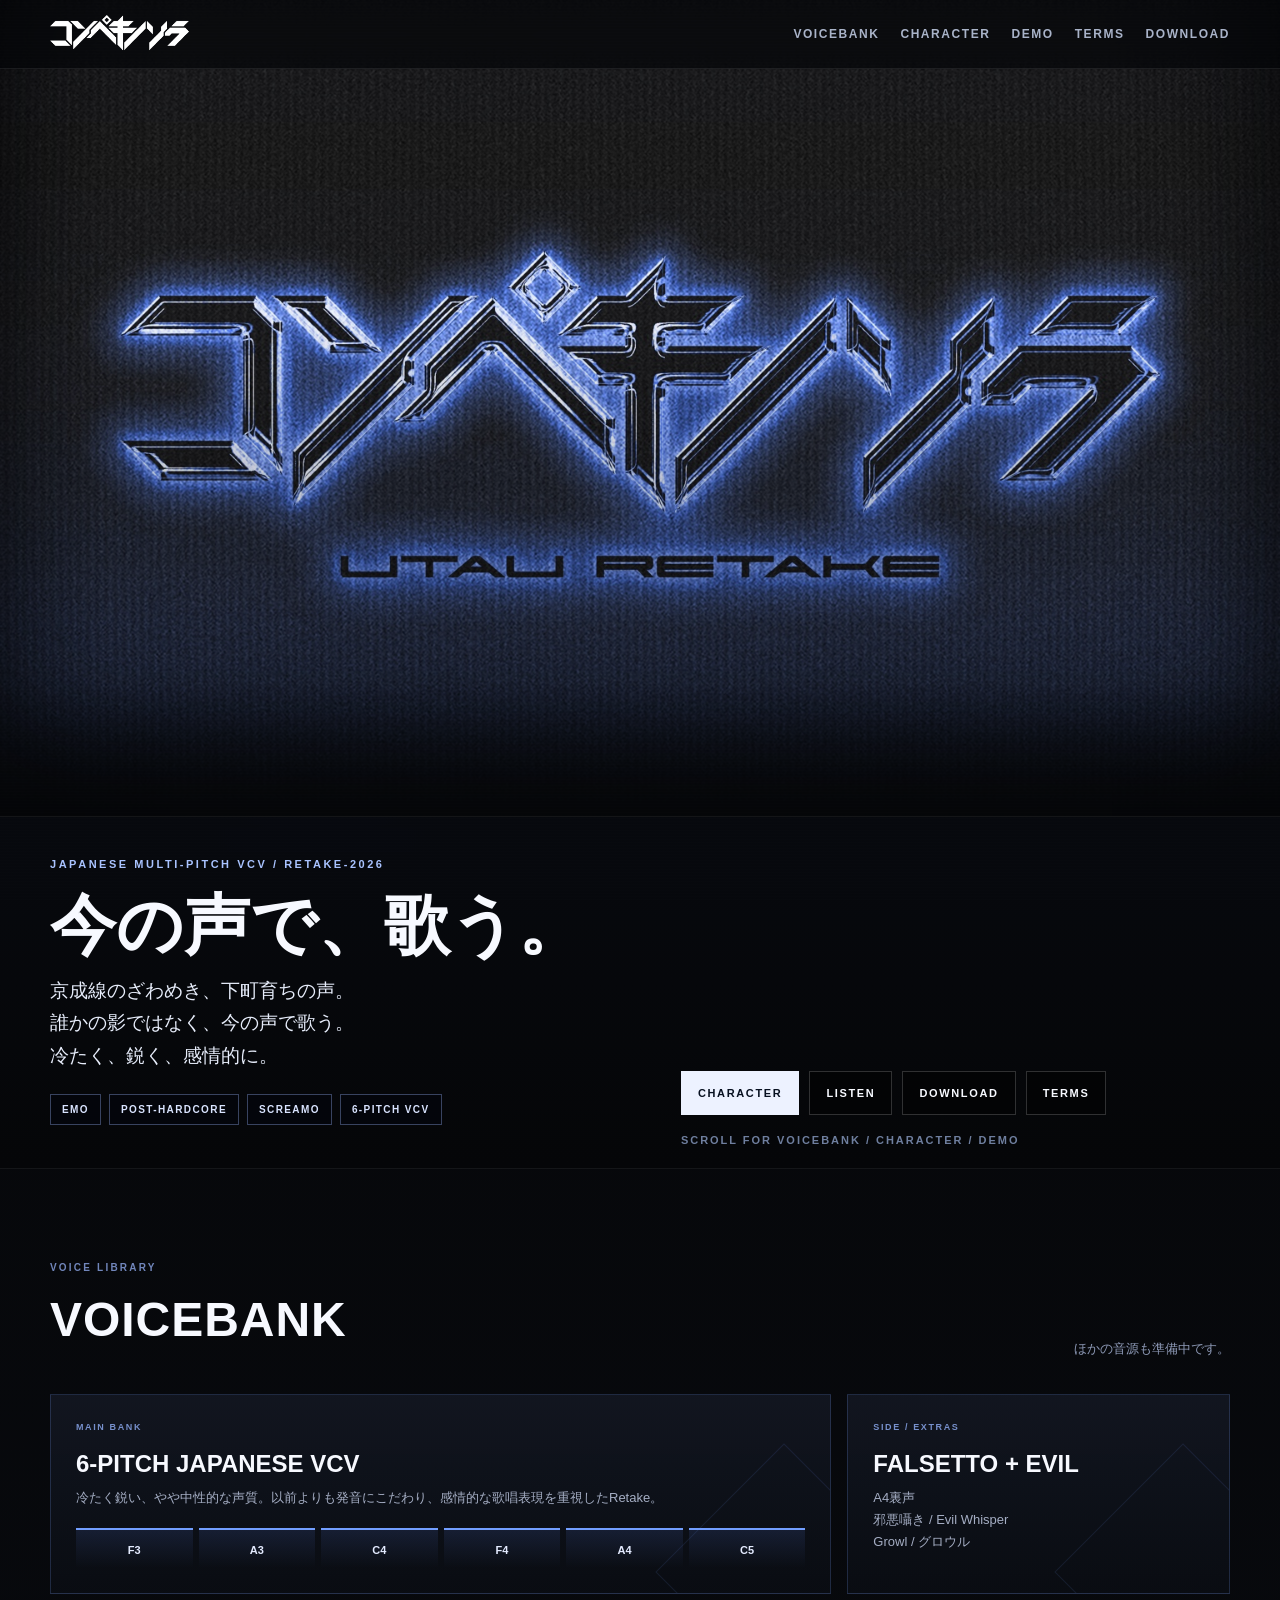
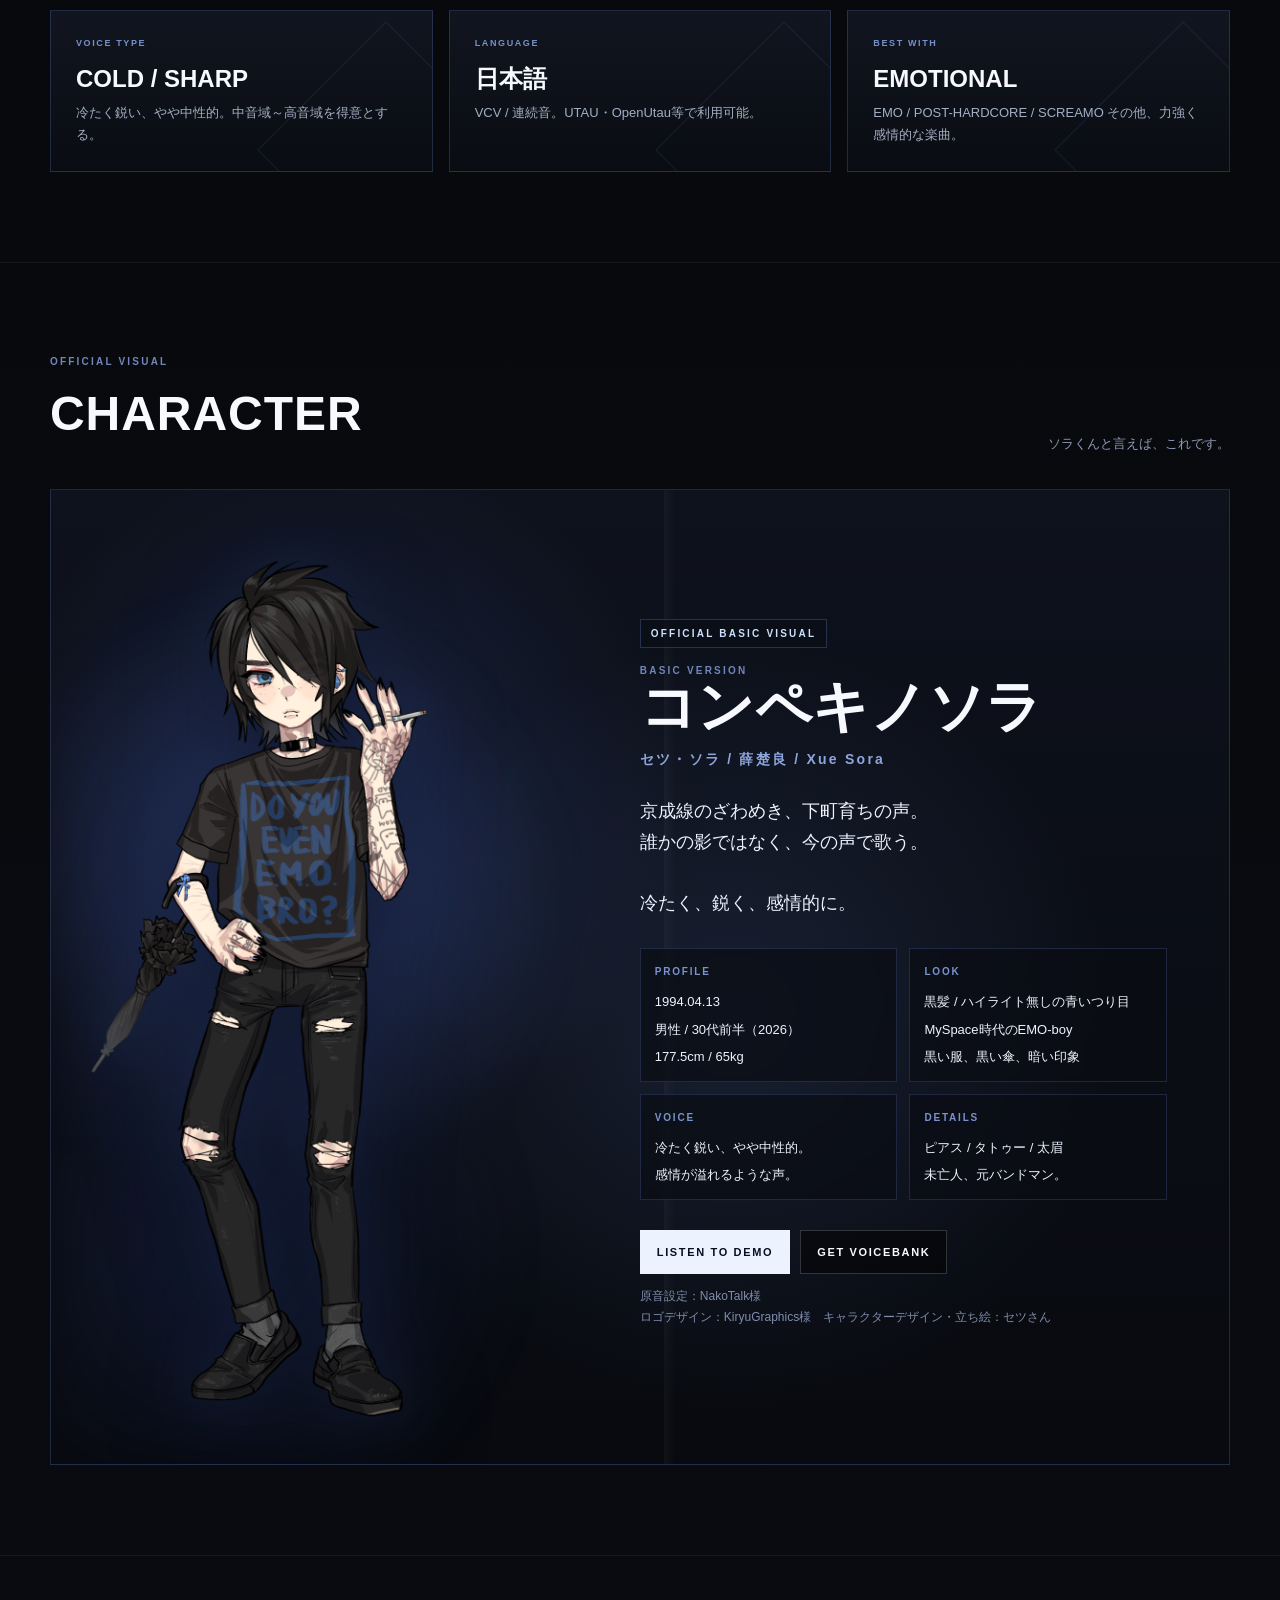
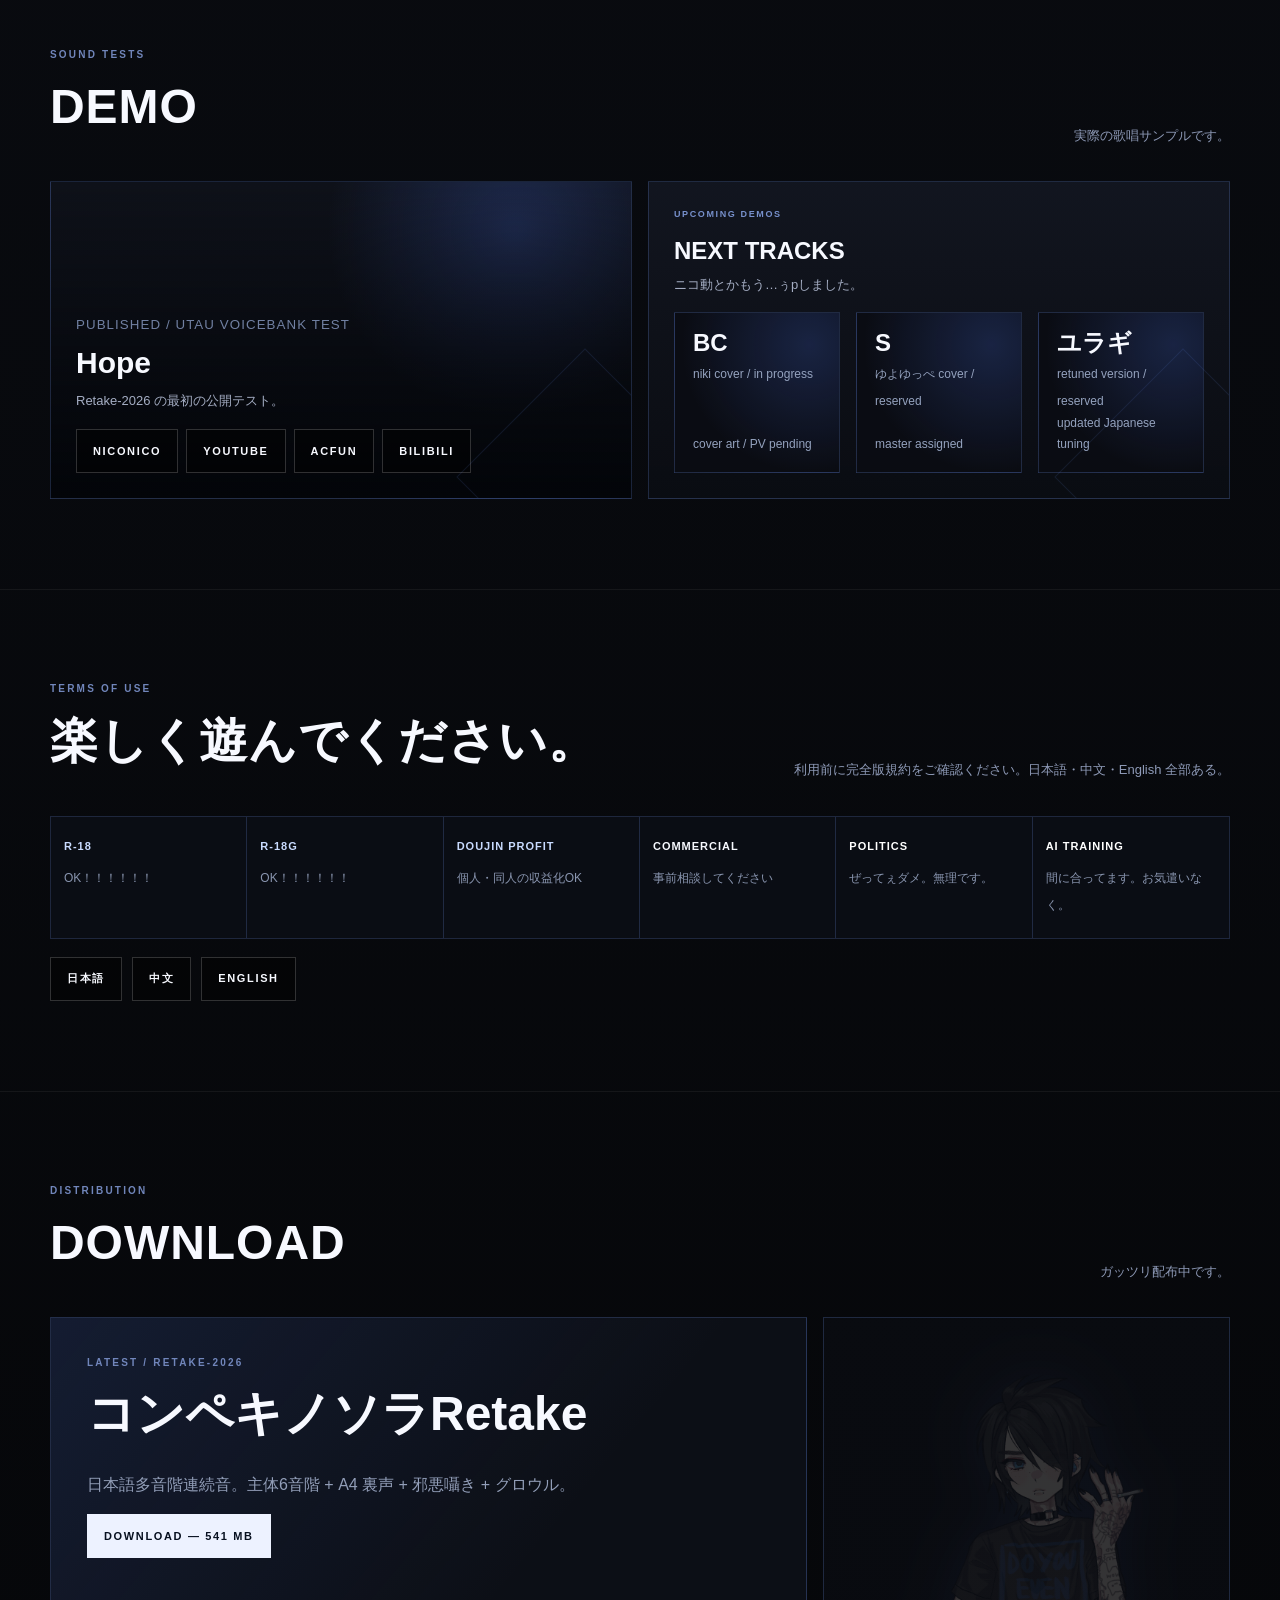
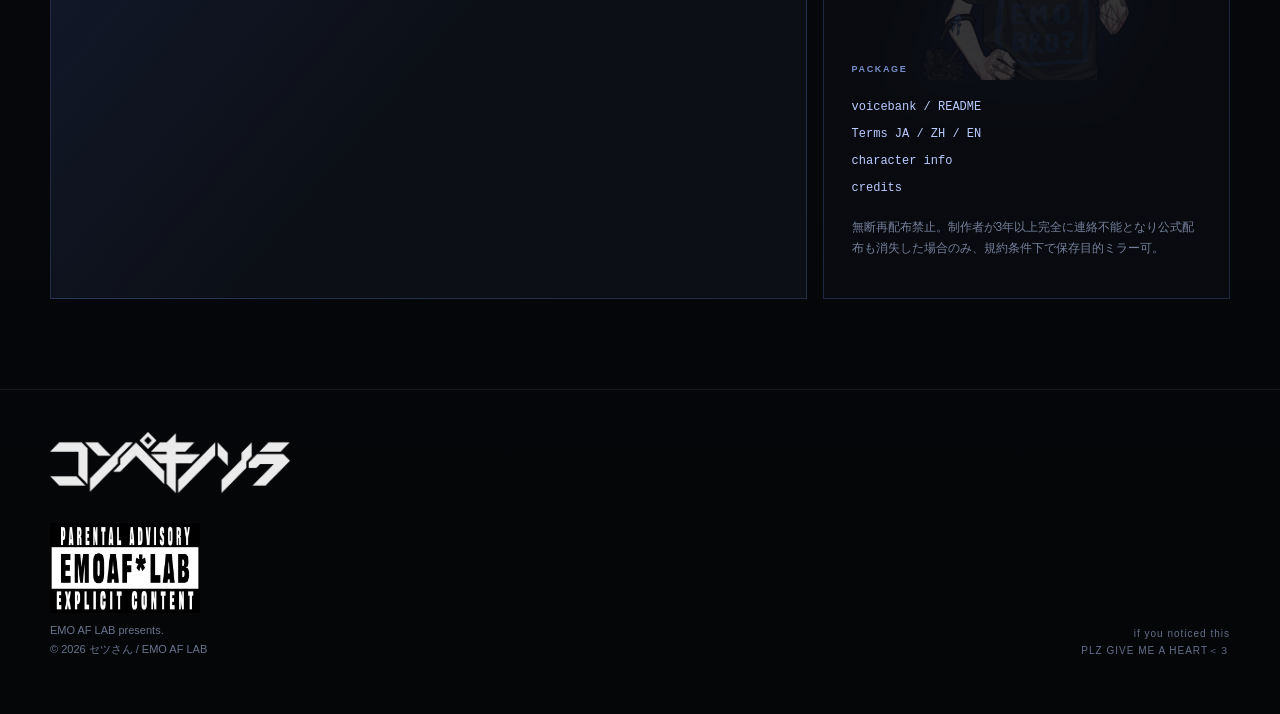
==== index.html @ ef6de588 "for the final version...-MeuP" ====
<!DOCTYPE html>
<html lang="ja">
<head>
<meta charset="UTF-8">
<meta name="viewport" content="width=device-width,initial-scale=1">
<meta name="theme-color" content="#050608">
<title>コンペキノソラ［Retake-2026］</title>
<meta name="description" content="京成線のざわめき、下町育ちの声。コンペキノソラ（セツ・ソラ）UTAU Retake-2026">
<link rel="stylesheet" href="style.css">
</head>
<body>
<nav class="nav">
  <div class="wrap nav-inner">
    <a href="#top"><img class="nav-logo" src="assets/logo-white.png" alt="コンペキノソラ"></a>
    <div class="nav-links">
      <a href="#voicebank">VOICEBANK</a><a href="#character">CHARACTER</a><a href="#demo">DEMO</a>
      <a href="#terms">TERMS</a><a href="#download">DOWNLOAD</a>
    </div>
  </div>
</nav>

<header class="hero" id="top">
  <div class="wrap hero-banner-only"></div>
</header>

<section class="intro-strip reveal">
  <div class="wrap intro-grid">
    <div class="intro-copy">
      <div class="eyebrow">JAPANESE MULTI-PITCH VCV / RETAKE-2026</div>
      <h1>今の声で、歌う。</h1>
      <p>京成線のざわめき、下町育ちの声。
誰かの影ではなく、今の声で歌う。
冷たく、鋭く、感情的に。</p>
      <div class="tags">
        <span class="tag">EMO</span><span class="tag">POST-HARDCORE</span><span class="tag">SCREAMO</span><span class="tag">6-PITCH VCV</span>
      </div>
    </div>
    <div class="intro-side">
      <div class="buttons">
        <a class="btn primary" href="#character">CHARACTER</a>
        <a class="btn" href="#demo">LISTEN</a>
        <a class="btn" href="#download">DOWNLOAD</a>
        <a class="btn" href="#terms">TERMS</a>
      </div>
      <div class="scroll-note">SCROLL FOR VOICEBANK / CHARACTER / DEMO</div>
    </div>
  </div>
</section>

<main>
<section class="section reveal" id="voicebank">
  <div class="wrap">
    <div class="section-head">
      <div><div class="kicker">VOICE LIBRARY</div><h2>VOICEBANK</h2></div>
      <div class="section-note">ほかの音源も準備中です。</div>
    </div>
    <div class="grid">
      <div class="card span-8">
        <div class="card-label">MAIN BANK</div><div class="big">6-PITCH JAPANESE VCV</div>
        <p>冷たく鋭い、やや中性的な声質。以前よりも発音にこだわり、感情的な歌唱表現を重視したRetake。</p>
        <div class="voice-lines"><span>F3</span><span>A3</span><span>C4</span><span>F4</span><span>A4</span><span>C5</span></div>
      </div>
      <div class="card span-4">
        <div class="card-label">SIDE / EXTRAS</div><div class="big">FALSETTO + EVIL</div>
        <p>A4裏声<br>邪悪囁き / Evil Whisper<br>Growl / グロウル</p>
      </div>
      <div class="card span-4"><div class="card-label">VOICE TYPE</div><div class="big">COLD / SHARP</div><p>冷たく鋭い、やや中性的。中音域～高音域を得意とする。</p></div>
      <div class="card span-4"><div class="card-label">LANGUAGE</div><div class="big">日本語</div><p>VCV / 連続音。UTAU・OpenUtau等で利用可能。</p></div>
      <div class="card span-4"><div class="card-label">BEST WITH</div><div class="big">EMOTIONAL</div><p>EMO / POST-HARDCORE / SCREAMO その他、力強く感情的な楽曲。</p></div>
    </div>
  </div>
</section>

<section class="section reveal" id="character">
  <div class="wrap">
    <div class="section-head">
      <div><div class="kicker">OFFICIAL VISUAL</div><h2>CHARACTER</h2></div>
      <div class="section-note">ソラくんと言えば、これです。</div>
    </div>

    <div class="character-shell">
      <div class="character-figure">
        <img src="assets/character-base.png" alt="コンペキノソラ character full body">
      </div>
      <div class="character-info">
        <div class="mag-bar">OFFICIAL BASIC VISUAL</div>
        <div class="kicker">BASIC VERSION</div>
        <h3 class="character-name">コンペキノソラ</h3>
        <div class="character-sub">セツ・ソラ / 薛楚良 / Xue Sora</div>
        <p class="character-copy">京成線のざわめき、下町育ちの声。
誰かの影ではなく、今の声で歌う。

冷たく、鋭く、感情的に。</p>

        <div class="mini-grid">
          <div class="mini-card"><b>PROFILE</b><span>1994.04.13<br>男性 / 30代前半（2026）<br>177.5cm / 65kg</span></div>
          <div class="mini-card"><b>LOOK</b><span>黒髪 / ハイライト無しの青いつり目<br>MySpace時代のEMO-boy<br>黒い服、黒い傘、暗い印象</span></div>
          <div class="mini-card"><b>VOICE</b><span>冷たく鋭い、やや中性的。<br>感情が溢れるような声。</span></div>
          <div class="mini-card"><b>DETAILS</b><span>ピアス / タトゥー / 太眉<br>未亡人、元バンドマン。</span></div>
        </div>

        <div class="buttons">
          <a class="btn primary" href="#demo">LISTEN TO DEMO</a>
          <a class="btn" href="#download">GET VOICEBANK</a>
        </div>

<p class="character-note">
  原音設定：NakoTalk様<br>
  ロゴデザイン：KiryuGraphics様　キャラクターデザイン・立ち絵：セツさん
</p>
      </div>
    </div>
  </div>
</section>

<section class="section reveal" id="demo">
  <div class="wrap">
    <div class="section-head">
      <div><div class="kicker">SOUND TESTS</div><h2>DEMO</h2></div>
      <div class="section-note">実際の歌唱サンプルです。</div>
    </div>
    <div class="grid">
      <article class="card demo span-6">
        <small>PUBLISHED / UTAU VOICEBANK TEST</small><h3>Hope</h3>
        <p>Retake-2026 の最初の公開テスト。</p>
        <div class="demo-links">
          <a class="btn" target="_blank" rel="noreferrer" href="https://www.nicovideo.jp/watch/sm46626454">NICONICO</a>
          <a class="btn" target="_blank" rel="noreferrer" href="https://youtu.be/wn74gaIVQFo?si=0XRoeuV4iFtsTuF2">YOUTUBE</a>
          <a class="btn" target="_blank" rel="noreferrer" href="https://www.acfun.cn/v/ac48756188">ACFUN</a>
          <a class="btn" target="_blank" rel="noreferrer" href="https://b23.tv/MhWKydT">BILIBILI</a>
        </div>
      </article>
      <article class="card span-6">
        <div class="card-label">UPCOMING DEMOS</div>
        <div class="big">NEXT TRACKS</div>
        <p>ニコ動とかもう…ぅpしました。</p>
        <div class="demo-stack">
          <div class="demo-mini"><div><b>BC</b><span><br>niki cover / in progress</span></div><span>cover art / PV pending</span></div>
          <div class="demo-mini"><div><b>S</b><span><br>ゆよゆっぺ cover / reserved</span></div><span>master assigned</span></div>
          <div class="demo-mini"><div><b>ユラギ</b><span><br>retuned version / reserved</span></div><span>updated Japanese tuning</span></div>
        </div>
      </article>
    </div>
  </div>
</section>

<section class="section reveal" id="terms">
  <div class="wrap">
    <div class="section-head">
      <div><div class="kicker">TERMS OF USE</div><h2>楽しく遊んでください。</h2></div>
      <div class="section-note">利用前に完全版規約をご確認ください。日本語・中文・English 全部ある。</div>
    </div>
    <div class="rule-strip">
      <div class="rule ok"><b>R-18</b><span>OK！！！！！！</span></div>
      <div class="rule ok"><b>R-18G</b><span>OK！！！！！！</span></div>
      <div class="rule ok"><b>DOUJIN PROFIT</b><span>個人・同人の収益化OK</span></div>
      <div class="rule"><b>COMMERCIAL</b><span>事前相談してください</span></div>
      <div class="rule no"><b>POLITICS</b><span>ぜってぇダメ。無理です。</span></div>
      <div class="rule no"><b>AI TRAINING</b><span>間に合ってます。お気遣いなく。</span></div>
    </div>
    <div class="buttons" style="margin-top:18px">
      <a class="btn" href="terms-ja.html">日本語</a>
      <a class="btn" href="terms-zh.html">中文</a>
      <a class="btn" href="terms-en.html">ENGLISH</a>
    </div>
  </div>
</section>

<section class="section reveal" id="download">
  <div class="wrap">
    <div class="section-head">
      <div><div class="kicker">DISTRIBUTION</div><h2>DOWNLOAD</h2></div>
      <div class="section-note">ガッツリ配布中です。</div>
    </div>
    <div class="download">
      <div class="download-main">
        <div class="kicker">LATEST / RETAKE-2026</div>
        <h3>コンペキノソラRetake</h3>
        
        <p>日本語多音階連続音。主体6音階 + A4 裏声 + 邪悪囁き + グロウル。</p>
        <a class="btn primary" href="https://github.com/xueraven666/KonpekinoSora.Voicebank/releases/download/UTAU_Retake/Konpekinosora-UTAU_Retake.zip">DOWNLOAD — 541 MB</a>
      </div>
      <div class="download-side">
        <img class="download-deco" src="assets/character-half.png" alt="">
        <div class="card-label">PACKAGE</div>
        <code>voicebank / README<br>Terms JA / ZH / EN<br>character info<br>credits</code>
        <p style="font-size:12px;color:#74809b;margin-top:18px">無断再配布禁止。制作者が3年以上完全に連絡不能となり公式配布も消失した場合のみ、規約条件下で保存目的ミラー可。</p>
      </div>
    </div>
  </div>
</section>
</main>

<footer class="footer">
  <div class="wrap footer-grid">
    <div>
      <img class="footer-logo" src="assets/logo-white.png" alt="">
      <img class="emoaf" src="assets/emoaf-lab.png" alt="EMO AF LAB">
      <p>EMO AF LAB presents.<br>© 2026 セツさん / EMO AF LAB</p>
    </div>
    <div class="footer-right">if you noticed this<br>PLZ GIVE ME A HEART＜３ </div>
  </div>
</footer>
<script>
const io = new IntersectionObserver(entries => {
  entries.forEach(e => { if(e.isIntersecting) e.target.classList.add('visible'); });
},{threshold:.08});
document.querySelectorAll('.reveal').forEach(el=>io.observe(el));
</script>
</body>
</html>
---- style.css ----
:root{
  --ink:#050608;
  --ink2:#0a0c11;
  --panel:#0d1018;
  --line:rgba(120,162,255,.20);
  --blue:#76a2ff;
  --ice:#dce8ff;
  --muted:#8e9ab7;
  --white:#f7f9ff;
  --max:1180px;
}
*{box-sizing:border-box}
html{scroll-behavior:smooth}
body{
  margin:0;
  color:var(--white);
  background:
    radial-gradient(circle at 15% 0%,rgba(59,99,225,.14),transparent 26rem),
    linear-gradient(180deg,#050608 0%,#090b10 52%,#050608 100%);
  font-family:Inter,"Helvetica Neue","Arial Narrow","Noto Sans JP","Yu Gothic UI",sans-serif;
  line-height:1.7;
  overflow-x:hidden;
}
body:before{
  content:"";
  position:fixed; inset:0; pointer-events:none; z-index:999;
  opacity:.08;
  background-image:
    repeating-linear-gradient(0deg,rgba(255,255,255,.12) 0,rgba(255,255,255,.12) 1px,transparent 1px,transparent 3px);
  mix-blend-mode:overlay;
}
a{color:inherit;text-decoration:none}
img{max-width:100%;display:block}
.wrap{width:min(var(--max),calc(100% - 36px));margin:auto}

.nav{
  position:fixed;left:0;right:0;top:0;z-index:30;
  border-bottom:1px solid rgba(255,255,255,.08);
  background:rgba(3,4,7,.64);
  backdrop-filter:blur(15px);
}
.nav-inner{
  height:68px;display:flex;align-items:center;justify-content:space-between;gap:24px
}
.nav-logo{width:230px;max-height:38px;object-fit:contain;object-position:left center}
.nav-links{display:flex;gap:21px;font-size:12px;letter-spacing:.13em;font-weight:800}
.nav-links a{color:#a9b3c9;transition:.2s}
.nav-links a:hover{color:white;text-shadow:0 0 14px rgba(118,162,255,.8)}

.hero{
  min-height:100svh;
  display:flex;align-items:flex-end;
  position:relative;
  background:
    linear-gradient(180deg,rgba(0,0,0,.12) 0%,rgba(0,0,0,.02) 42%,rgba(0,0,0,.78) 92%,#050608 100%),
    url("assets/hero-blue.jpg") center 55%/cover no-repeat;
}
.hero:after{
  content:"";position:absolute;inset:0;pointer-events:none;
  box-shadow:inset 0 -100px 120px #050608;
}
.hero-copy{position:relative;z-index:2;padding:130px 0 68px;max-width:780px}
.eyebrow{font-size:11px;letter-spacing:.23em;color:#a9c3ff;font-weight:900;margin-bottom:18px}
.hero h1{
  font-size:clamp(29px,5.3vw,68px);line-height:1.05;letter-spacing:.02em;margin:0 0 19px;
  text-shadow:0 2px 30px rgba(17,49,129,.38)
}
.hero p{font-size:clamp(15px,1.55vw,19px);color:#e7edfb;margin:0 0 25px;white-space:pre-line}
.tags{display:flex;gap:8px;flex-wrap:wrap;margin:0 0 25px}
.tag{
  border:1px solid rgba(154,184,255,.35);background:rgba(2,5,13,.55);
  padding:6px 11px;font-size:10px;letter-spacing:.14em;font-weight:900;color:#d9e4ff
}
.buttons{display:flex;gap:10px;flex-wrap:wrap}
.btn{
  display:inline-flex;align-items:center;justify-content:center;
  min-height:44px;padding:0 16px;border:1px solid rgba(255,255,255,.18);
  background:rgba(0,0,0,.48);font-size:11px;letter-spacing:.15em;font-weight:900;
  transition:.2s;cursor:pointer
}
.btn:hover{transform:translateY(-2px);border-color:#91b1ff;box-shadow:0 0 24px rgba(63,111,255,.22)}
.btn.primary{background:#edf2ff;color:#071020;border-color:#edf2ff}

.section{padding:90px 0;border-top:1px solid rgba(255,255,255,.055)}
.section-head{display:flex;justify-content:space-between;align-items:end;gap:20px;margin-bottom:34px}
.kicker{font-size:10px;letter-spacing:.22em;color:#7186bb;font-weight:900}
.section h2{margin:3px 0 0;font-size:clamp(27px,4vw,48px);letter-spacing:.02em}
.section-note{max-width:480px;color:var(--muted);font-size:13px}

.grid{display:grid;grid-template-columns:repeat(12,1fr);gap:16px}
.card{
  background:linear-gradient(180deg,rgba(18,22,33,.92),rgba(10,12,18,.94));
  border:1px solid var(--line);padding:25px;position:relative;overflow:hidden
}
.card:after{
  content:"";position:absolute;right:-45px;bottom:-70px;width:180px;height:180px;
  border:1px solid rgba(99,136,236,.12);transform:rotate(45deg)
}
.span-4{grid-column:span 4}.span-5{grid-column:span 5}.span-6{grid-column:span 6}.span-7{grid-column:span 7}.span-8{grid-column:span 8}.span-12{grid-column:span 12}
.card-label{font-size:9px;letter-spacing:.18em;font-weight:900;color:#7790cc;margin-bottom:13px}
.big{font-size:24px;font-weight:900;line-height:1.25;margin-bottom:8px}
.card p{margin:0;color:#a5aec4;font-size:13px}
.voice-lines{display:grid;grid-template-columns:repeat(6,1fr);gap:6px;margin-top:19px}
.voice-lines span{
  border-top:2px solid #729eff;background:linear-gradient(180deg,rgba(92,130,240,.13),transparent);
  padding:11px 3px 8px;text-align:center;color:#e4ebff;font-size:11px;font-weight:800
}

.profile{display:grid;grid-template-columns:150px 1fr;border-top:1px solid rgba(255,255,255,.07)}
.profile div{padding:10px 0;border-bottom:1px solid rgba(255,255,255,.07);font-size:13px}
.profile div:nth-child(odd){color:#7180a2;font-weight:800}
.profile div:nth-child(even){color:#dbe3f5}

.demo{
  min-height:260px;display:flex;flex-direction:column;justify-content:flex-end;
  background:
   linear-gradient(180deg,transparent,rgba(2,4,8,.96)),
   radial-gradient(circle at 80% 15%,rgba(75,112,225,.27),transparent 35%),
   #0e1119;
}
.demo h3{font-size:30px;margin:0 0 2px}
.demo small{color:#7180a2;letter-spacing:.08em}
.demo-links{display:flex;gap:8px;margin-top:17px;flex-wrap:wrap}

.rule-strip{display:grid;grid-template-columns:repeat(6,1fr);border:1px solid var(--line)}
.rule{
  padding:20px 13px;min-height:112px;border-right:1px solid var(--line);
  background:rgba(11,14,21,.86)
}
.rule:last-child{border-right:0}
.rule b{display:block;font-size:11px;letter-spacing:.09em;margin-bottom:8px}
.rule span{font-size:12px;color:#8995af}
.rule.ok b{color:#c9dbff}.rule.no b{color:#fff}

.download{
  display:grid;grid-template-columns:1.3fr .7fr;gap:16px;align-items:stretch
}
.download-main{
  padding:36px;background:
    linear-gradient(130deg,rgba(57,88,174,.18),transparent 55%),
    #0c0f16;border:1px solid var(--line)
}
.download-main h3{font-size:clamp(27px,4vw,48px);margin:2px 0 8px}
.download-main p{color:#929eb8;max-width:650px}
.download-side{padding:28px;border:1px solid var(--line);background:#090b10}
.download-side code{color:#b9ccff;font-size:12px}
.disabled{opacity:.62;cursor:not-allowed}

.footer{
  border-top:1px solid rgba(255,255,255,.07);padding:42px 0 55px
}
.footer-grid{display:flex;justify-content:space-between;gap:34px;align-items:end}
.footer-logo{width:240px;opacity:.92}
.emoaf{width:150px;margin-top:25px;filter:none}
.footer p{font-size:11px;color:#68748e;margin:8px 0 0}
.footer-right{text-align:right;font-size:10px;letter-spacing:.1em;color:#63708b}

.reveal{opacity:0;transform:translateY(14px);transition:.6s ease}
.reveal.visible{opacity:1;transform:none}

@media(max-width:850px){
  .nav-links{display:none}.nav-logo{width:190px}
  .hero{background-position:57% center}
  .hero-copy{padding-bottom:50px}
  .span-4,.span-5,.span-6,.span-7,.span-8{grid-column:span 12}
  .rule-strip{grid-template-columns:repeat(2,1fr)}
  .rule{border-bottom:1px solid var(--line)}
  .download{grid-template-columns:1fr}
  .section-head{display:block}.section-note{margin-top:13px}
}
@media(max-width:560px){
  .wrap{width:min(var(--max),calc(100% - 22px))}
  .hero{min-height:800px;background-position:58% center}
  .hero h1{font-size:35px}
  .hero p{font-size:14px}
  .section{padding:68px 0}
  .profile{grid-template-columns:110px 1fr}
  .voice-lines{grid-template-columns:repeat(3,1fr)}
  .rule-strip{grid-template-columns:1fr}
  .rule{border-right:0}
  .footer-grid{display:block}.footer-right{text-align:left;margin-top:30px}
}


.character-shell{
  position:relative;
  overflow:hidden;
  background:
    radial-gradient(circle at 24% 32%, rgba(88,125,240,.18), transparent 22rem),
    linear-gradient(180deg,rgba(14,18,29,.98),rgba(8,10,15,.98));
  border:1px solid var(--line);
  min-height:780px;
  display:grid;
  grid-template-columns:1.05fr .95fr;
  gap:10px;
  align-items:end;
}
.character-shell:before{
  content:"";
  position:absolute; inset:0; pointer-events:none;
  background:
    linear-gradient(90deg, transparent 0 52%, rgba(255,255,255,.035) 52%, transparent 53%),
    radial-gradient(circle at 58% 55%, rgba(120,162,255,.12), transparent 24rem);
}
.character-figure{
  position:relative;
  min-height:780px;
  display:flex;
  align-items:flex-end;
  justify-content:center;
  padding:40px 0 0;
}
.character-figure img{
  width:min(640px,94%);
  max-height:760px;
  object-fit:contain;
  object-position:center bottom;
  filter:
    drop-shadow(0 18px 44px rgba(0,0,0,.55))
    drop-shadow(0 0 28px rgba(82,121,240,.18));
}
.character-info{
  position:relative;
  z-index:1;
  padding:58px 56px 58px 18px;
  align-self:center;
}
.character-name{
  font-size:clamp(36px,5vw,74px);
  line-height:0.98;
  margin:0 0 10px;
}
.character-sub{
  font-size:14px;
  letter-spacing:.16em;
  color:#8da6de;
  font-weight:900;
  margin-bottom:20px;
}
.character-copy{
  font-size:18px;
  color:#edf3ff;
  white-space:pre-line;
  margin:0 0 24px;
}
.mini-grid{
  display:grid;
  grid-template-columns:1fr 1fr;
  gap:10px;
  margin:26px 0 28px;
}
.mini-card{
  border:1px solid rgba(120,162,255,.18);
  background:rgba(9,12,19,.58);
  padding:14px 14px 12px;
}
.mini-card b{
  display:block;
  font-size:10px;
  letter-spacing:.18em;
  color:#7b93cc;
  margin-bottom:7px;
}
.mini-card span{
  font-size:13px;
  color:#edf3ff;
  line-height:1.5;
}
.character-note{
  font-size:12px;
  color:#7f8dad;
  max-width:420px;
}

@media(max-width:980px){
  .character-shell{
    grid-template-columns:1fr;
    min-height:unset;
  }
  .character-figure{
    min-height:540px;
    padding-top:34px;
  }
  .character-figure img{
    width:min(520px,84%);
    max-height:520px;
  }
  .character-info{
    padding:0 24px 32px;
  }
}
@media(max-width:560px){
  .character-figure{
    min-height:430px;
  }
  .character-figure img{
    width:min(410px,88%);
    max-height:430px;
  }
  .character-name{font-size:34px}
  .character-copy{font-size:16px}
  .mini-grid{grid-template-columns:1fr}
}


/* ===== V3 polish ===== */
.character-shell{
  position:relative;
  min-height:900px;
  grid-template-columns:1fr .95fr;
  background:
    radial-gradient(circle at 18% 36%, rgba(96,132,255,.24), transparent 26rem),
    radial-gradient(circle at 36% 78%, rgba(69,112,241,.14), transparent 22rem),
    linear-gradient(180deg, rgba(13,18,29,.98), rgba(7,9,14,.98));
}
.character-shell::after{
  content:"";
  position:absolute; inset:0; pointer-events:none;
  opacity:.18;
  background:
    radial-gradient(circle at 28% 35%, rgba(129,165,255,.34), transparent 18rem),
    repeating-linear-gradient(
      0deg,
      rgba(255,255,255,.10) 0px,
      rgba(255,255,255,.10) 1px,
      transparent 1px,
      transparent 4px
    );
  mix-blend-mode:screen;
}
.character-figure{
  position:relative;
  min-height:900px;
  justify-content:flex-start;
  align-items:flex-end;
  padding-left:6px;
}
.character-figure::before{
  content:"";
  position:absolute;
  left:0; right:12%; bottom:0; top:8%;
  background:
    radial-gradient(circle at 42% 35%, rgba(88,124,236,.36), transparent 18rem),
    radial-gradient(circle at 28% 72%, rgba(54,94,219,.20), transparent 17rem);
  filter:blur(22px);
  pointer-events:none;
}
.character-figure img{
  position:relative;
  z-index:2;
  width:min(900px,112%);
  max-height:980px;
  margin-left:-120px;
  opacity:.46;
  object-fit:contain;
  object-position:left bottom;
  mix-blend-mode:screen;
  filter:
    drop-shadow(0 18px 44px rgba(0,0,0,.45))
    drop-shadow(0 0 34px rgba(82,121,240,.28));
}
.character-info{
  padding:74px 62px 72px 8px;
}
.character-name{
  letter-spacing:.01em;
}
.character-copy{
  font-size:19px;
  max-width:470px;
}
.mini-grid{
  gap:12px;
  margin:30px 0 30px;
}
.mini-card{
  background:rgba(10,13,20,.72);
  backdrop-filter:blur(2px);
}
.character-note{
  max-width:460px;
}

.mag-bar{
  display:inline-block;
  margin-bottom:14px;
  padding:5px 10px;
  border:1px solid rgba(120,162,255,.24);
  background:rgba(10,13,20,.58);
  color:#cfe0ff;
  font-size:10px;
  letter-spacing:.22em;
  font-weight:900;
}

.demo-stack{
  display:grid;
  grid-template-columns:repeat(3,1fr);
  gap:16px;
  margin-top:16px;
}
.demo-mini{
  min-height:150px;
  border:1px solid var(--line);
  background:
    radial-gradient(circle at 82% 20%, rgba(78,118,236,.22), transparent 8rem),
    rgba(10,13,19,.92);
  padding:18px;
  display:flex;
  flex-direction:column;
  justify-content:space-between;
}
.demo-mini b{
  font-size:24px;
  line-height:1;
}
.demo-mini span{
  font-size:12px;
  color:#94a2be;
}

.download{
  position:relative;
  overflow:hidden;
}
.download-side{
  position:relative;
  overflow:hidden;
}
.download-side::after{
  content:"";
  position:absolute;
  inset:0;
  pointer-events:none;
  background:
    linear-gradient(180deg, rgba(8,10,15,.08), rgba(8,10,15,.64));
  z-index:1;
}
.download-deco{
  position:absolute;
  right:-48px;
  bottom:-18px;
  width:250px;
  opacity:.18;
  pointer-events:none;
  mix-blend-mode:screen;
  filter:drop-shadow(0 0 24px rgba(82,121,240,.28));
  z-index:0;
}
.download-side > *{
  position:relative;
  z-index:2;
}

@media(max-width:980px){
  .character-shell{
    min-height:unset;
    grid-template-columns:1fr;
  }
  .character-figure{
    min-height:640px;
    justify-content:center;
    padding-left:0;
  }
  .character-figure img{
    width:min(720px,110%);
    max-height:680px;
    margin-left:-30px;
    opacity:.38;
  }
  .character-info{
    padding:12px 24px 38px;
  }
  .demo-stack{
    grid-template-columns:1fr;
  }
  .download-deco{
    width:190px;
    right:-28px;
    bottom:-10px;
  }
}
@media(max-width:560px){
  .character-figure{
    min-height:480px;
  }
  .character-figure img{
    width:min(520px,125%);
    max-height:520px;
    margin-left:-50px;
    opacity:.32;
  }
  .character-info{
    padding:4px 18px 28px;
  }
  .mag-bar{
    margin-bottom:10px;
  }
}


/* ===== V4 adjustments based on feedback ===== */
.hero{
  min-height:92svh;
  align-items:flex-end;
  background:
    linear-gradient(180deg,rgba(0,0,0,.04) 0%,rgba(0,0,0,.02) 38%,rgba(0,0,0,.34) 82%,#050608 100%),
    url("assets/hero-blue.jpg") center center/cover no-repeat;
}
.hero-copy{
  display:none;
}

.hero-banner-only{
  min-height:92svh;
  display:flex;
  align-items:flex-end;
}

.intro-strip{
  position:relative;
  margin-top:-12px;
  padding:38px 0 18px;
  border-top:1px solid rgba(255,255,255,.06);
  background:
    linear-gradient(180deg, rgba(7,9,14,.98), rgba(5,6,8,1)),
    radial-gradient(circle at 25% 0%, rgba(70,112,241,.10), transparent 18rem);
}
.intro-grid{
  display:grid;
  grid-template-columns:1.05fr .95fr;
  gap:24px;
  align-items:end;
}
.intro-copy h1{
  font-size:clamp(34px,5.3vw,66px);
  line-height:1.02;
  margin:0 0 16px;
}
.intro-copy p{
  font-size:clamp(15px,1.55vw,19px);
  color:#e7edfb;
  margin:0 0 22px;
  white-space:pre-line;
}
.intro-side{
  display:flex;
  flex-direction:column;
  align-items:flex-start;
  justify-content:flex-end;
  gap:16px;
}
.intro-side .eyebrow{
  margin-bottom:0;
}
.scroll-note{
  color:#6f7f9f;
  font-size:11px;
  letter-spacing:.18em;
  font-weight:800;
}

/* Character section: revert to clearer, more solid stand visual */
.character-shell{
  min-height:780px;
  grid-template-columns:1.05fr .95fr;
  background:
    radial-gradient(circle at 24% 32%, rgba(88,125,240,.18), transparent 22rem),
    linear-gradient(180deg,rgba(14,18,29,.98),rgba(8,10,15,.98));
}
.character-shell::after{
  display:none;
}
.character-figure{
  min-height:780px;
  justify-content:center;
  align-items:flex-end;
  padding-left:0;
}
.character-figure::before{
  content:"";
  position:absolute;
  left:7%; right:7%; bottom:0; top:6%;
  background:
    radial-gradient(circle at 42% 35%, rgba(88,124,236,.18), transparent 16rem);
  filter:blur(18px);
  pointer-events:none;
}
.character-figure img{
  width:min(640px,94%);
  max-height:760px;
  margin-left:0;
  opacity:1;
  mix-blend-mode:normal;
  filter:
    drop-shadow(0 18px 44px rgba(0,0,0,.55))
    drop-shadow(0 0 28px rgba(82,121,240,.18));
}
.character-info{
  padding:58px 56px 58px 18px;
}
.character-copy{
  font-size:18px;
  max-width:none;
}

@media(max-width:980px){
  .intro-grid{
    grid-template-columns:1fr;
    gap:18px;
  }
  .intro-side{
    align-items:flex-start;
  }
  .character-shell{
    min-height:unset;
    grid-template-columns:1fr;
  }
  .character-figure{
    min-height:540px;
  }
  .character-figure img{
    width:min(520px,84%);
    max-height:520px;
  }
  .character-info{
    padding:0 24px 32px;
  }
}
@media(max-width:560px){
  .hero, .hero-banner-only{
    min-height:68svh;
  }
  .intro-strip{
    padding:28px 0 14px;
  }
  .intro-copy h1{
    font-size:36px;
  }
  .character-figure{
    min-height:430px;
  }
  .character-figure img{
    width:min(410px,88%);
    max-height:430px;
  }
  .character-info{
    padding:0 18px 26px;
  }
}


/* ===== V7 character layout adjustments ===== */
.character-shell{
  min-height:900px;
  grid-template-columns:0.95fr 1.05fr;
  overflow:hidden;
}

.character-figure{
  min-height:900px;
  position:relative;
  display:flex;
  align-items:flex-end;
  justify-content:flex-start;
  padding:0;
  overflow:hidden;
}

.character-figure::before{
  left:0;
  right:0;
  bottom:0;
  top:0;
  background:
    radial-gradient(circle at 38% 42%, rgba(93,129,244,.26), transparent 19rem),
    radial-gradient(circle at 34% 78%, rgba(63,101,226,.15), transparent 18rem);
  filter:blur(24px);
}

.character-figure img{
  width:min(860px,128%);
  max-height:980px;
  height:auto;
  margin-left:-46px;
  margin-bottom:-6px;
  object-fit:contain;
  object-position:left bottom;
  filter:
    drop-shadow(0 16px 42px rgba(0,0,0,.58))
    drop-shadow(0 0 26px rgba(82,121,240,.18));
}

.character-info{
  padding:64px 62px 60px 24px;
}

.character-name{
  font-size:clamp(34px,4.4vw,70px);
  line-height:.98;
  margin:0 0 14px;
  white-space:nowrap;
  word-break:keep-all;
  overflow-wrap:normal;
  text-wrap:nowrap;
}

.character-sub{
  margin-bottom:24px;
}

.character-copy{
  max-width:560px;
  font-size:18px;
}

.mini-grid{
  grid-template-columns:1fr 1fr;
}

@media(max-width:1200px){
  .character-shell{
    grid-template-columns:1fr 1fr;
  }
  .character-name{
    font-size:clamp(32px,4.1vw,58px);
  }
}

@media(max-width:980px){
  .character-shell{
    min-height:unset;
    grid-template-columns:1fr;
  }
  .character-figure{
    min-height:680px;
    justify-content:center;
  }
  .character-figure img{
    width:min(740px,118%);
    max-height:700px;
    margin-left:-10px;
  }
  .character-info{
    padding:8px 24px 34px;
  }
  .character-name{
    white-space:normal;
    text-wrap:balance;
    font-size:clamp(34px,8vw,54px);
  }
}

@media(max-width:560px){
  .character-figure{
    min-height:480px;
  }
  .character-figure img{
    width:min(520px,125%);
    max-height:500px;
    margin-left:-30px;
  }
  .character-info{
    padding:0 18px 26px;
  }
}
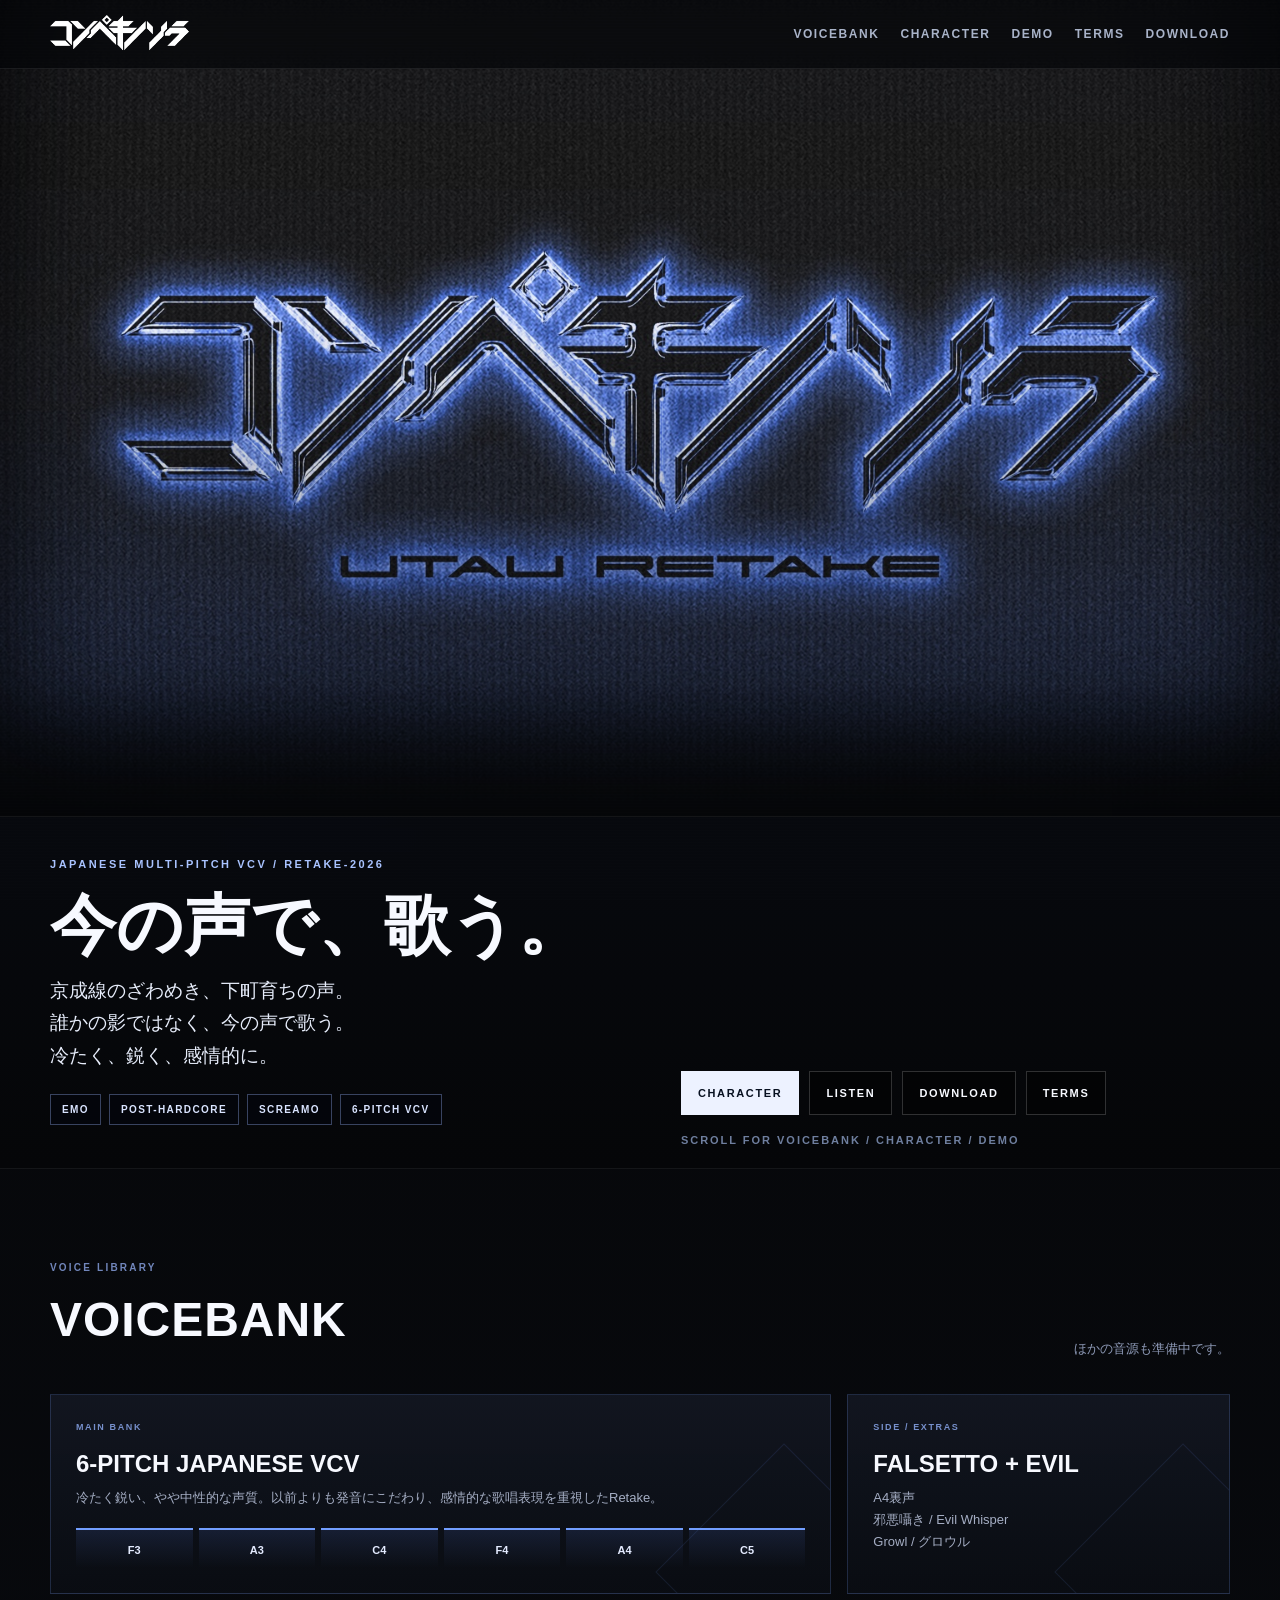
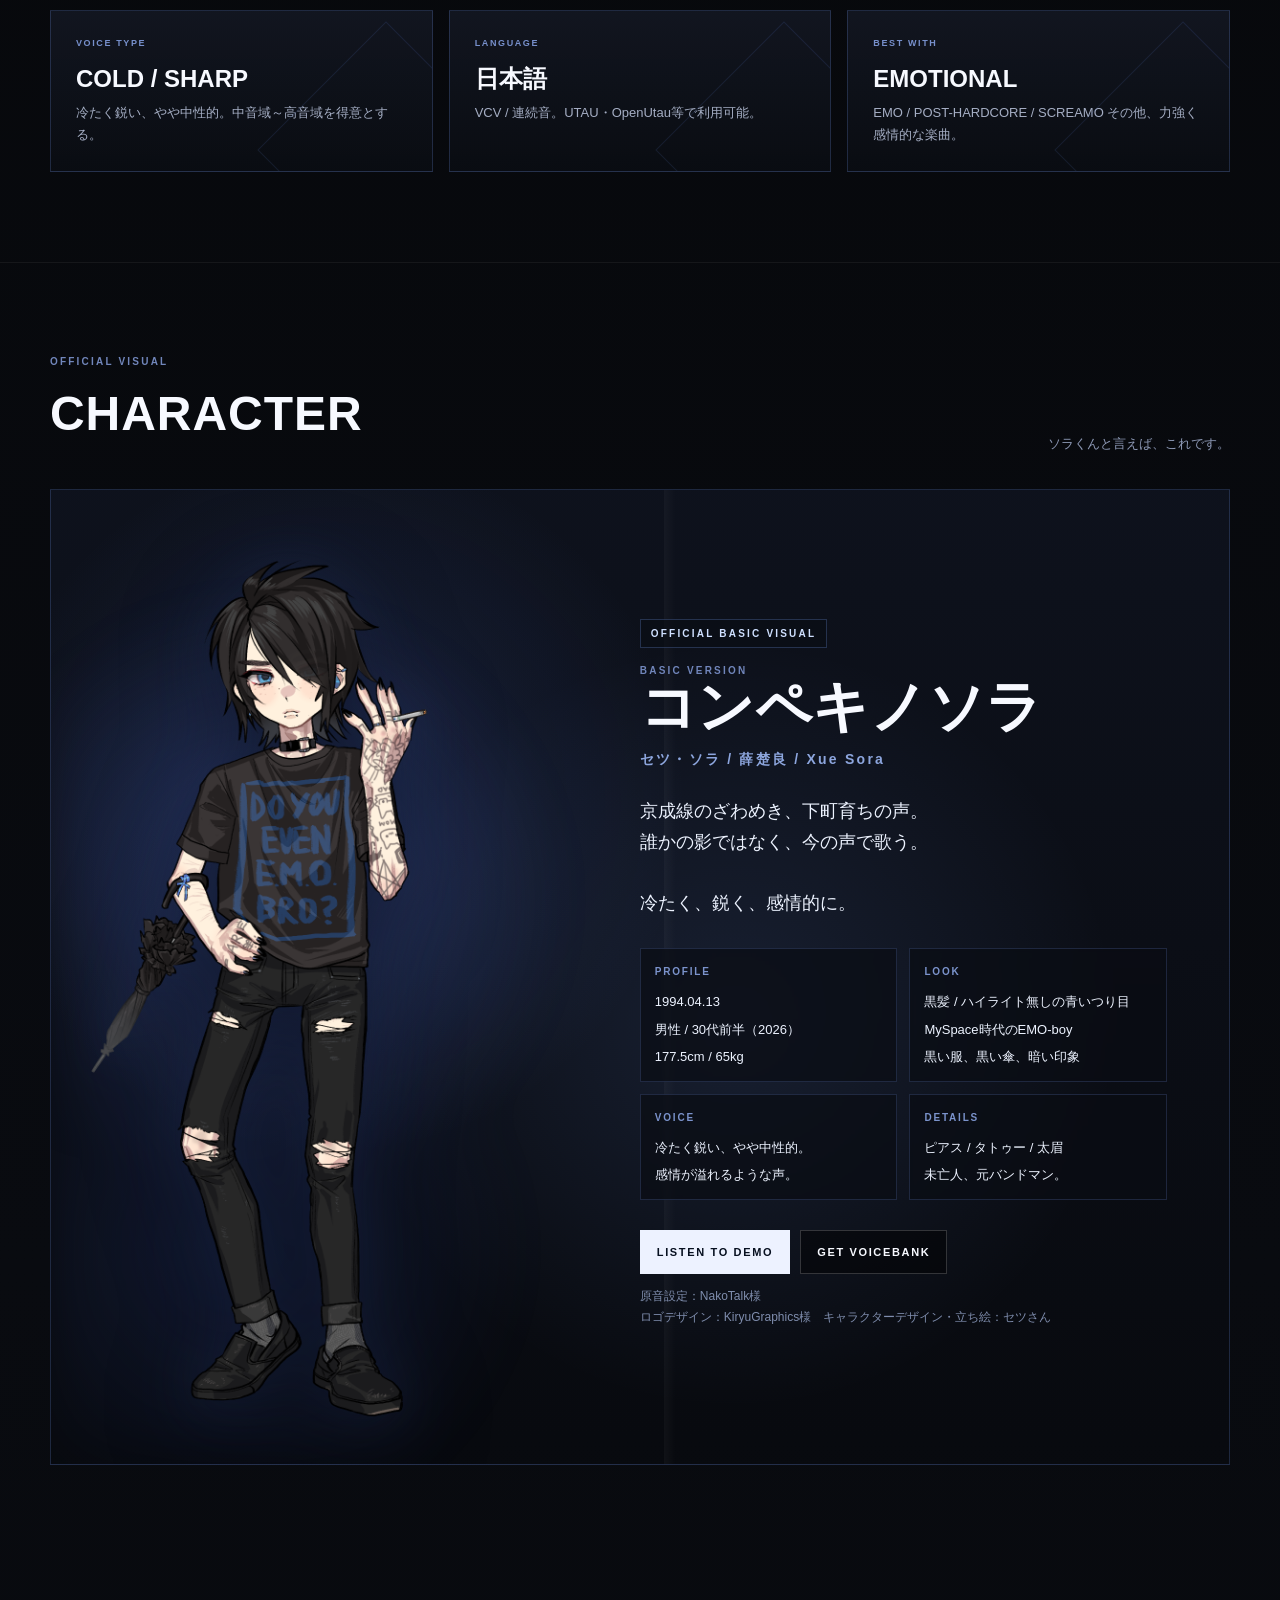
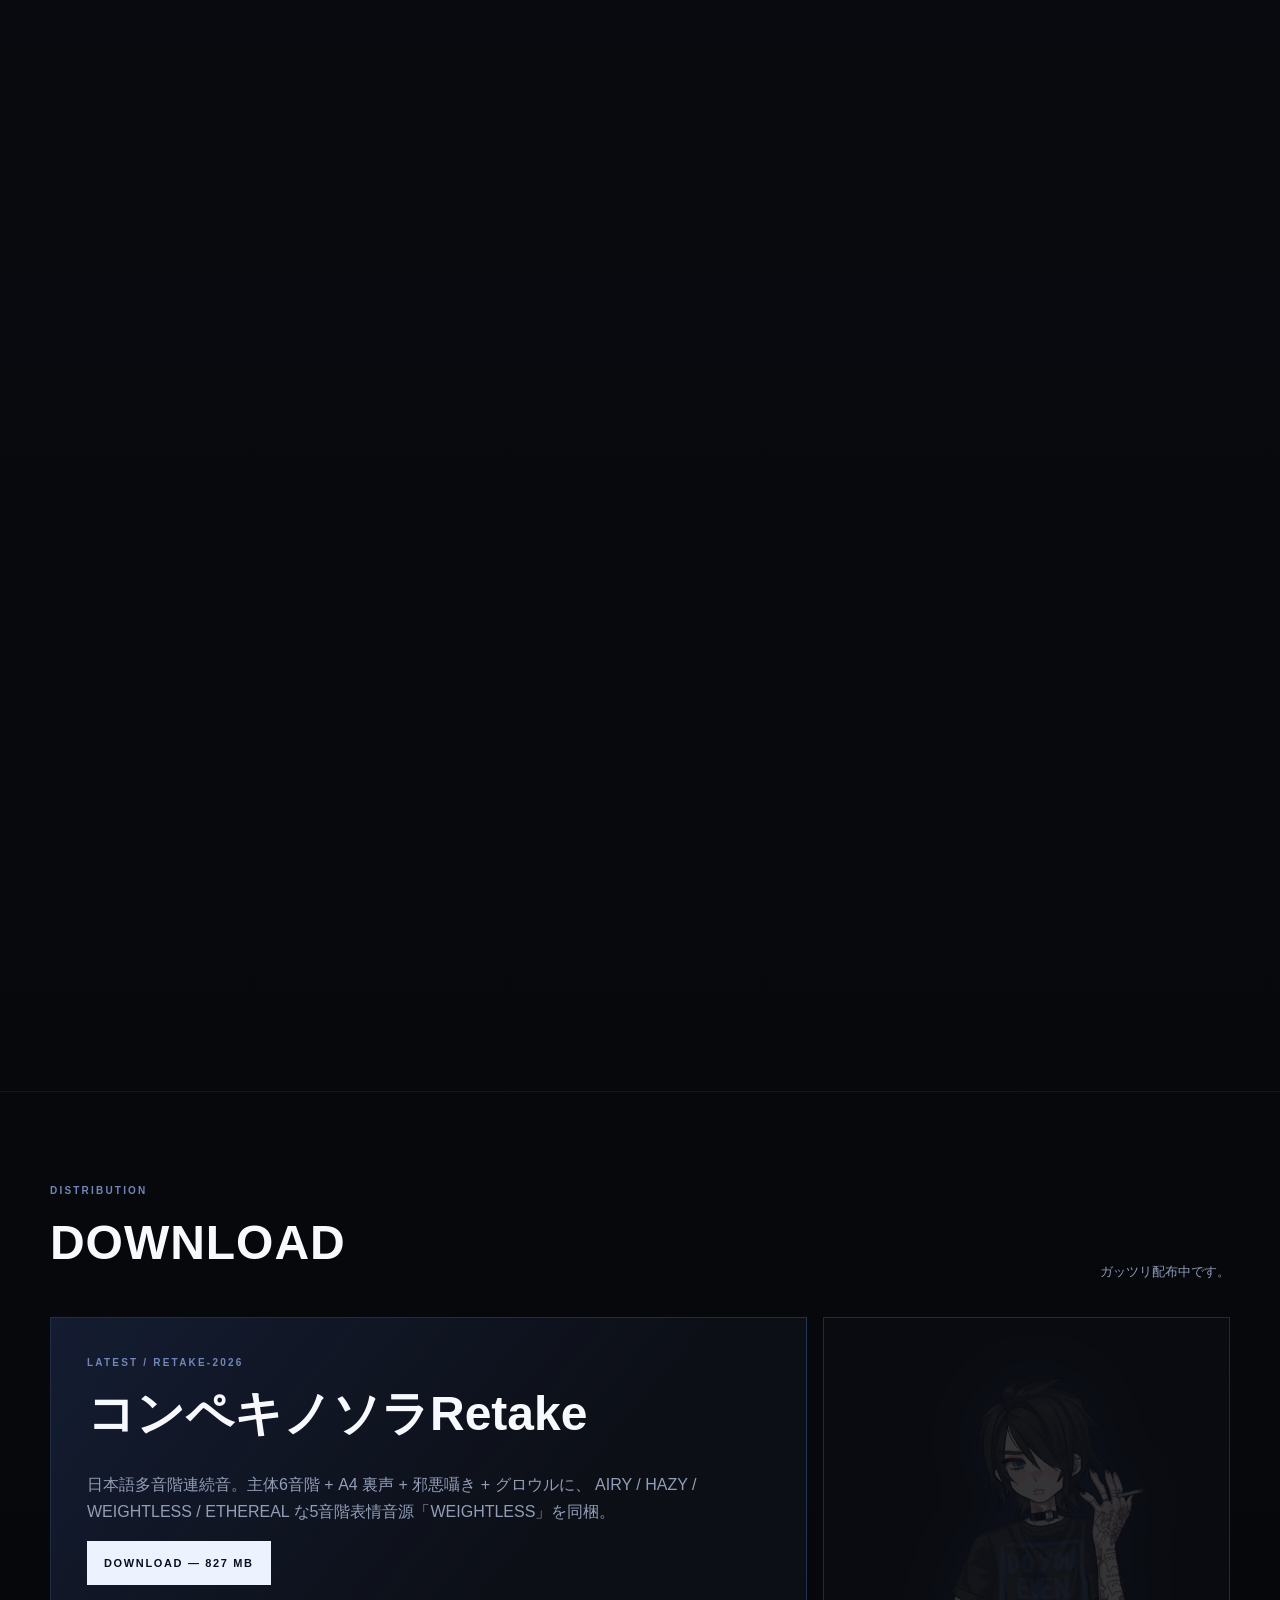
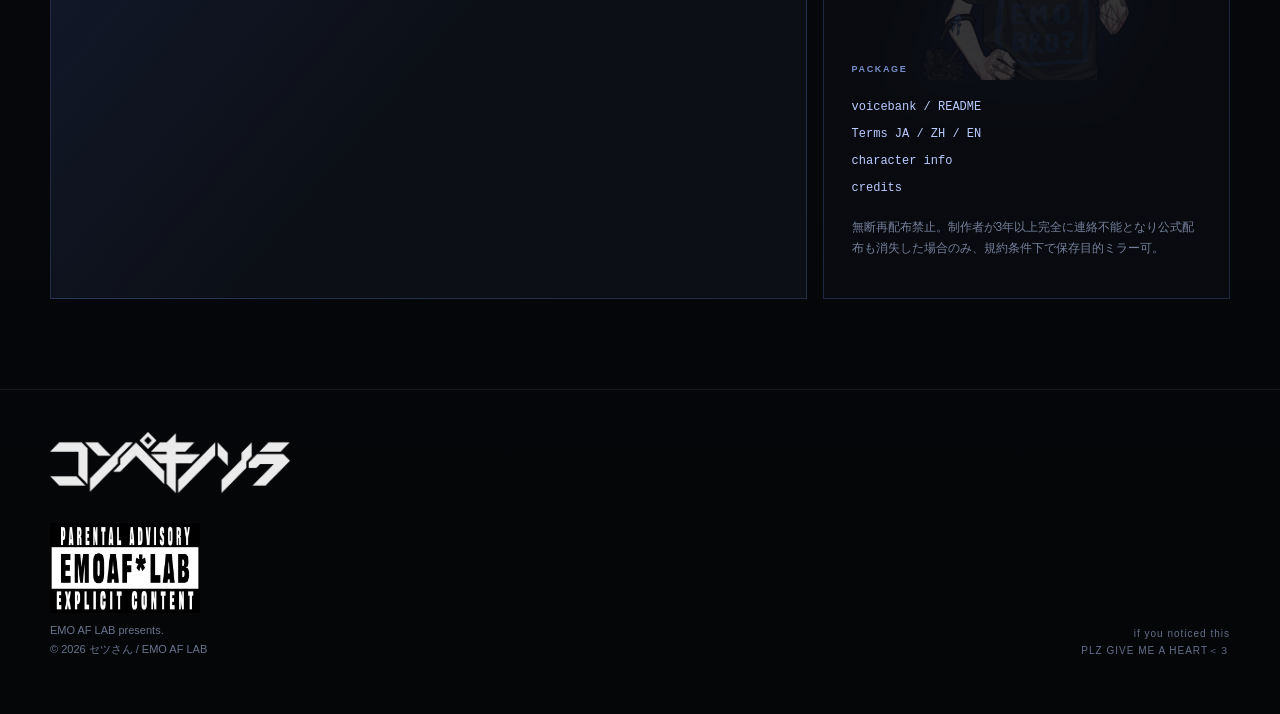
==== commit c0aa8ff3: "Add files via upload update for WEGHTLESS VB -Meu" ====
--- a/index.html
+++ b/index.html
@@ -177,8 +177,9 @@
         <div class="kicker">LATEST / RETAKE-2026</div>
         <h3>コンペキノソラRetake</h3>
         
-        <p>日本語多音階連続音。主体6音階 + A4 裏声 + 邪悪囁き + グロウル。</p>
-        <a class="btn primary" href="https://github.com/xueraven666/KonpekinoSora.Voicebank/releases/download/UTAU_Retake/Konpekinosora-UTAU_Retake.zip">DOWNLOAD — 541 MB</a>
+        <p>  日本語多音階連続音。主体6音階 + A4 裏声 + 邪悪囁き + グロウルに、
+  AIRY / HAZY / WEIGHTLESS / ETHEREAL な5音階表情音源「WEIGHTLESS」を同梱。</p>
+        <a class="btn primary" href="https://github.com/xueraven666/KonpekinoSora.Voicebank/releases/download/UTAU_Retake/Konpekinosora-Retake_plus_DLC.zip">DOWNLOAD — 827 MB</a>
       </div>
       <div class="download-side">
         <img class="download-deco" src="assets/character-half.png" alt="">
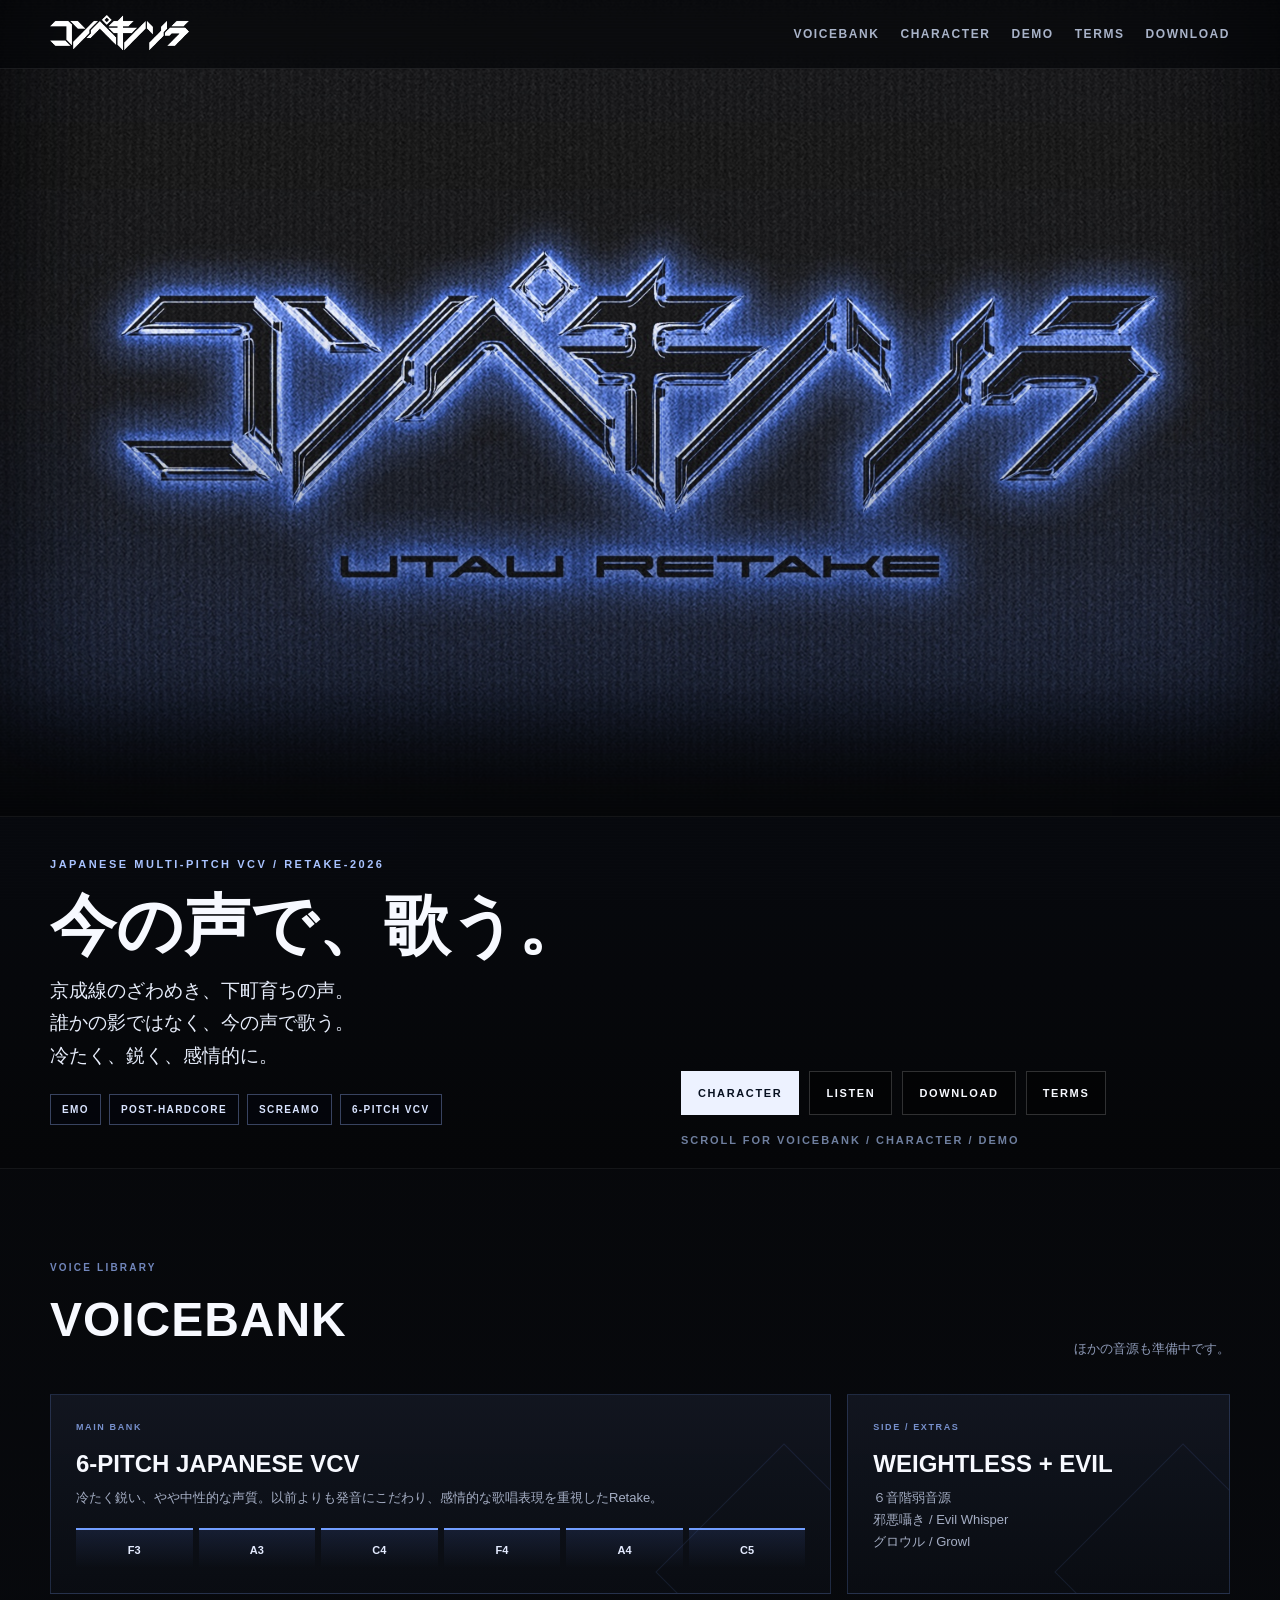
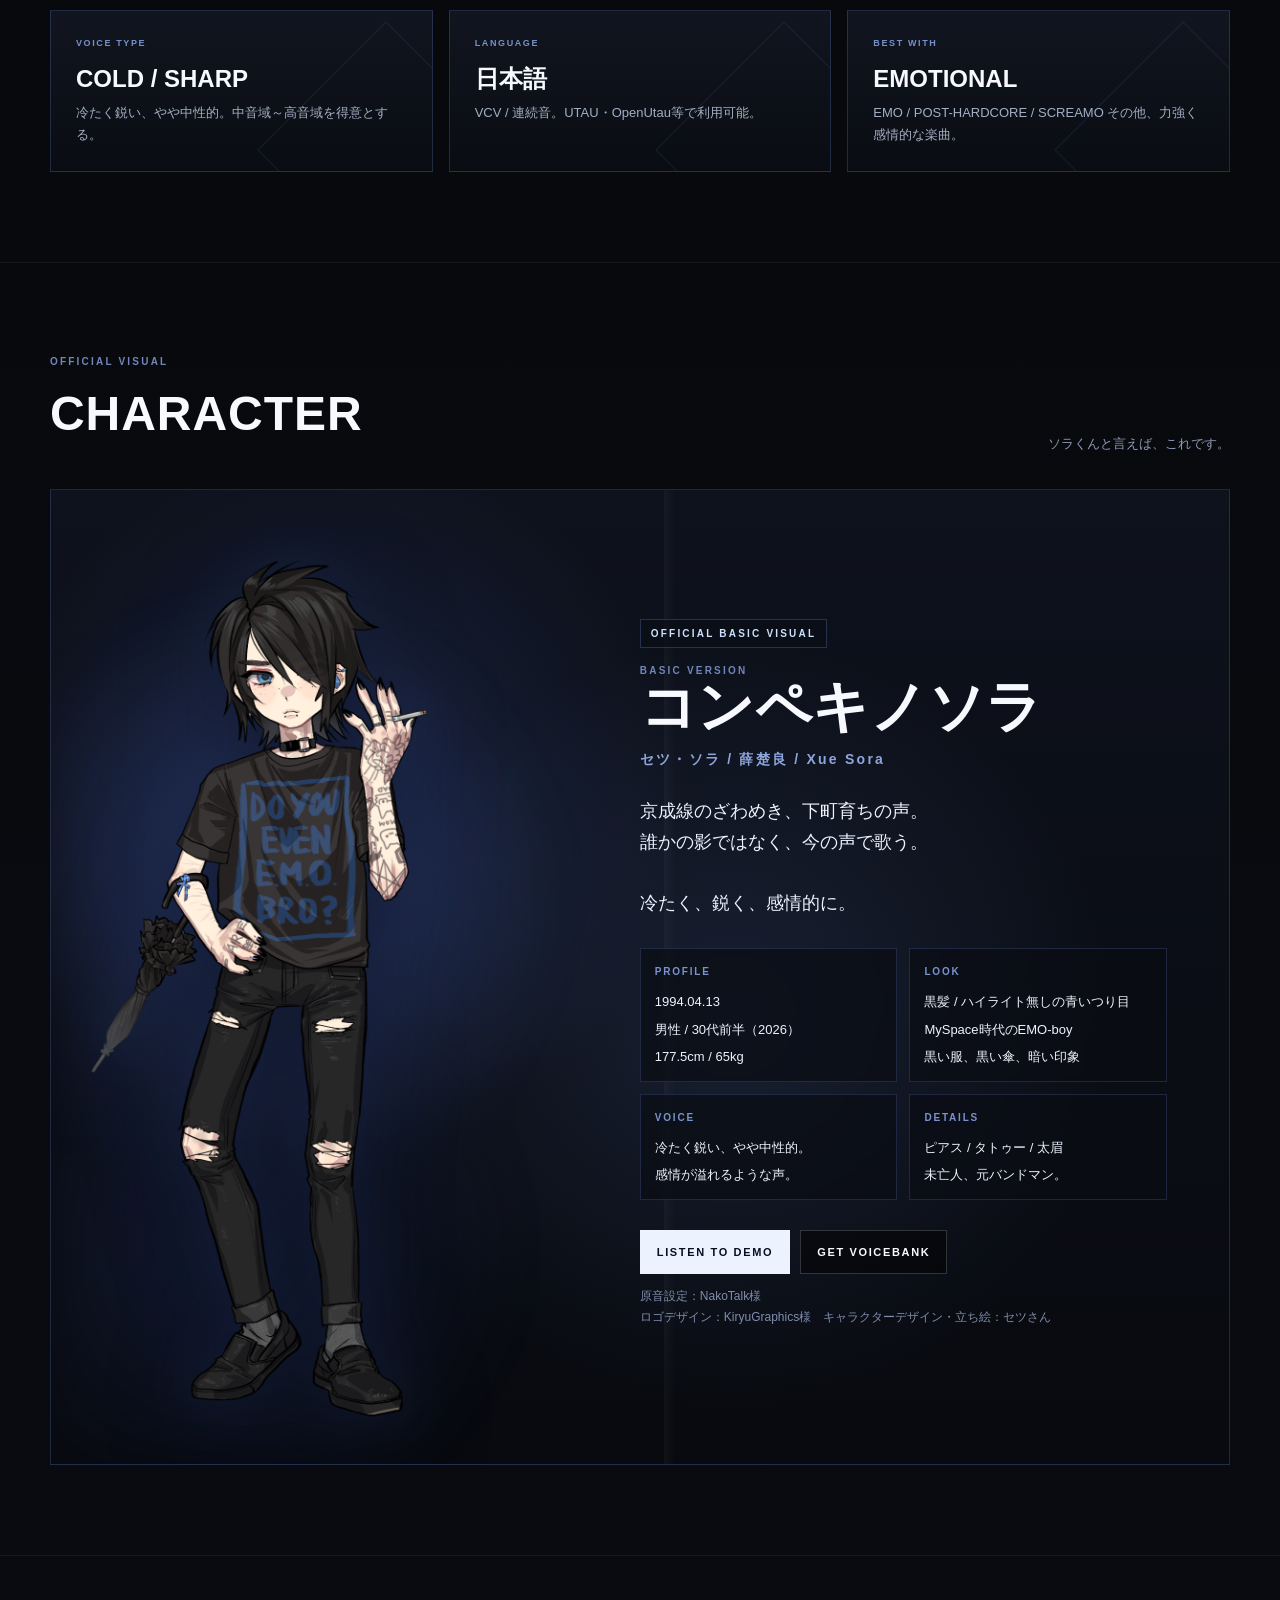
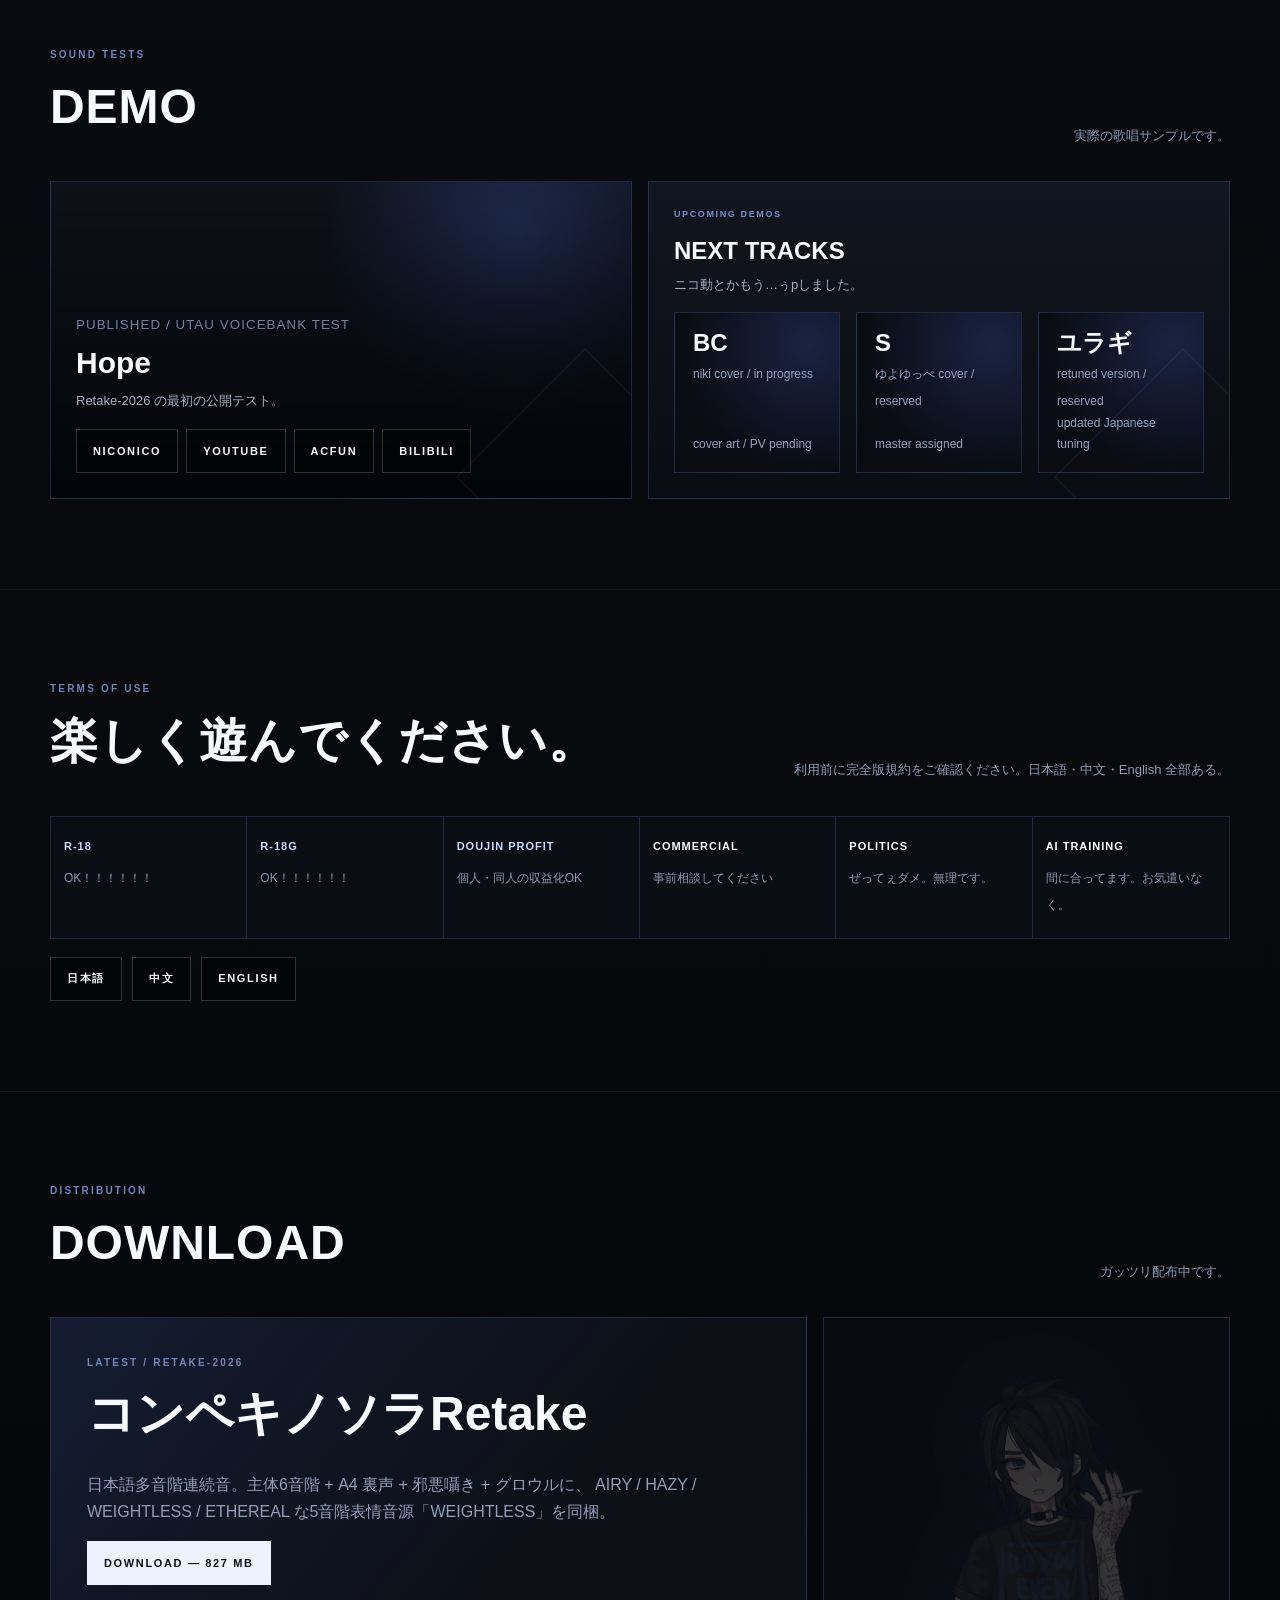
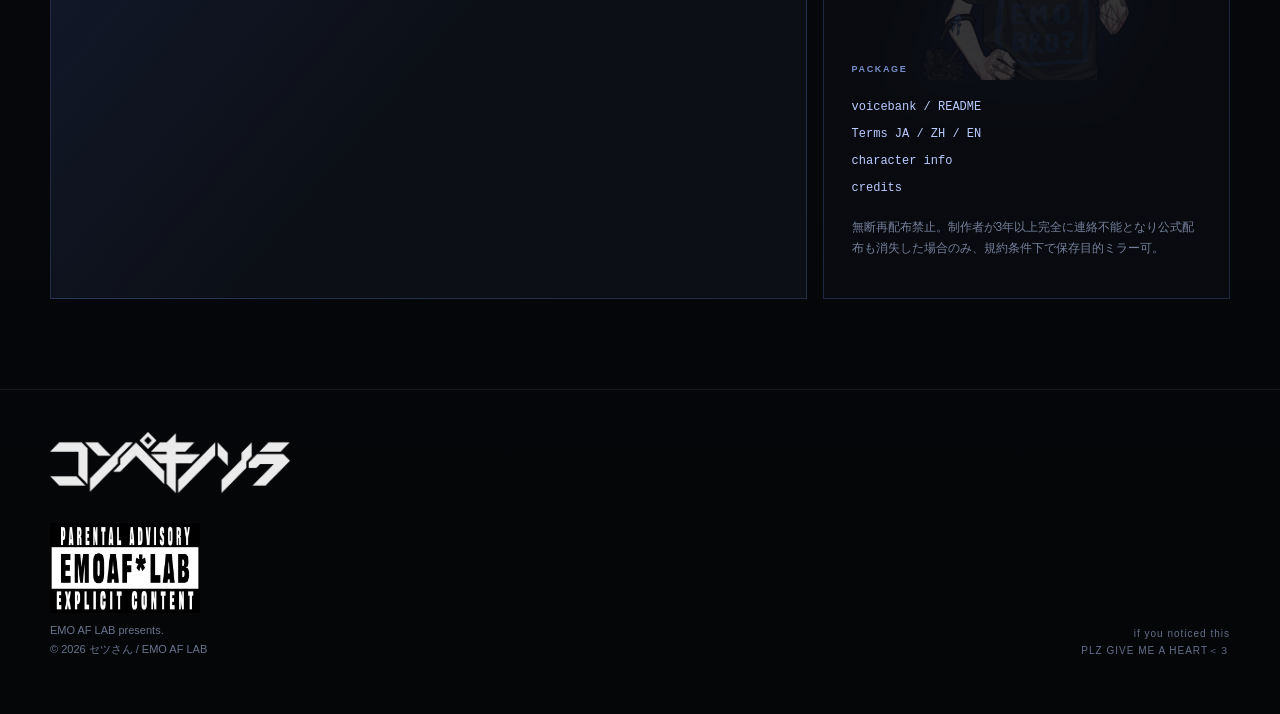
==== commit 8381133a: "Add files via upload i added some things about weightless vb lol -Xue" ====
--- a/index.html
+++ b/index.html
@@ -61,8 +61,8 @@
         <div class="voice-lines"><span>F3</span><span>A3</span><span>C4</span><span>F4</span><span>A4</span><span>C5</span></div>
       </div>
       <div class="card span-4">
-        <div class="card-label">SIDE / EXTRAS</div><div class="big">FALSETTO + EVIL</div>
-        <p>A4裏声<br>邪悪囁き / Evil Whisper<br>Growl / グロウル</p>
+        <div class="card-label">SIDE / EXTRAS</div><div class="big">WEIGHTLESS + EVIL</div>
+        <p>６音階弱音源<br>邪悪囁き / Evil Whisper<br>グロウル / Growl</p>
       </div>
       <div class="card span-4"><div class="card-label">VOICE TYPE</div><div class="big">COLD / SHARP</div><p>冷たく鋭い、やや中性的。中音域～高音域を得意とする。</p></div>
       <div class="card span-4"><div class="card-label">LANGUAGE</div><div class="big">日本語</div><p>VCV / 連続音。UTAU・OpenUtau等で利用可能。</p></div>
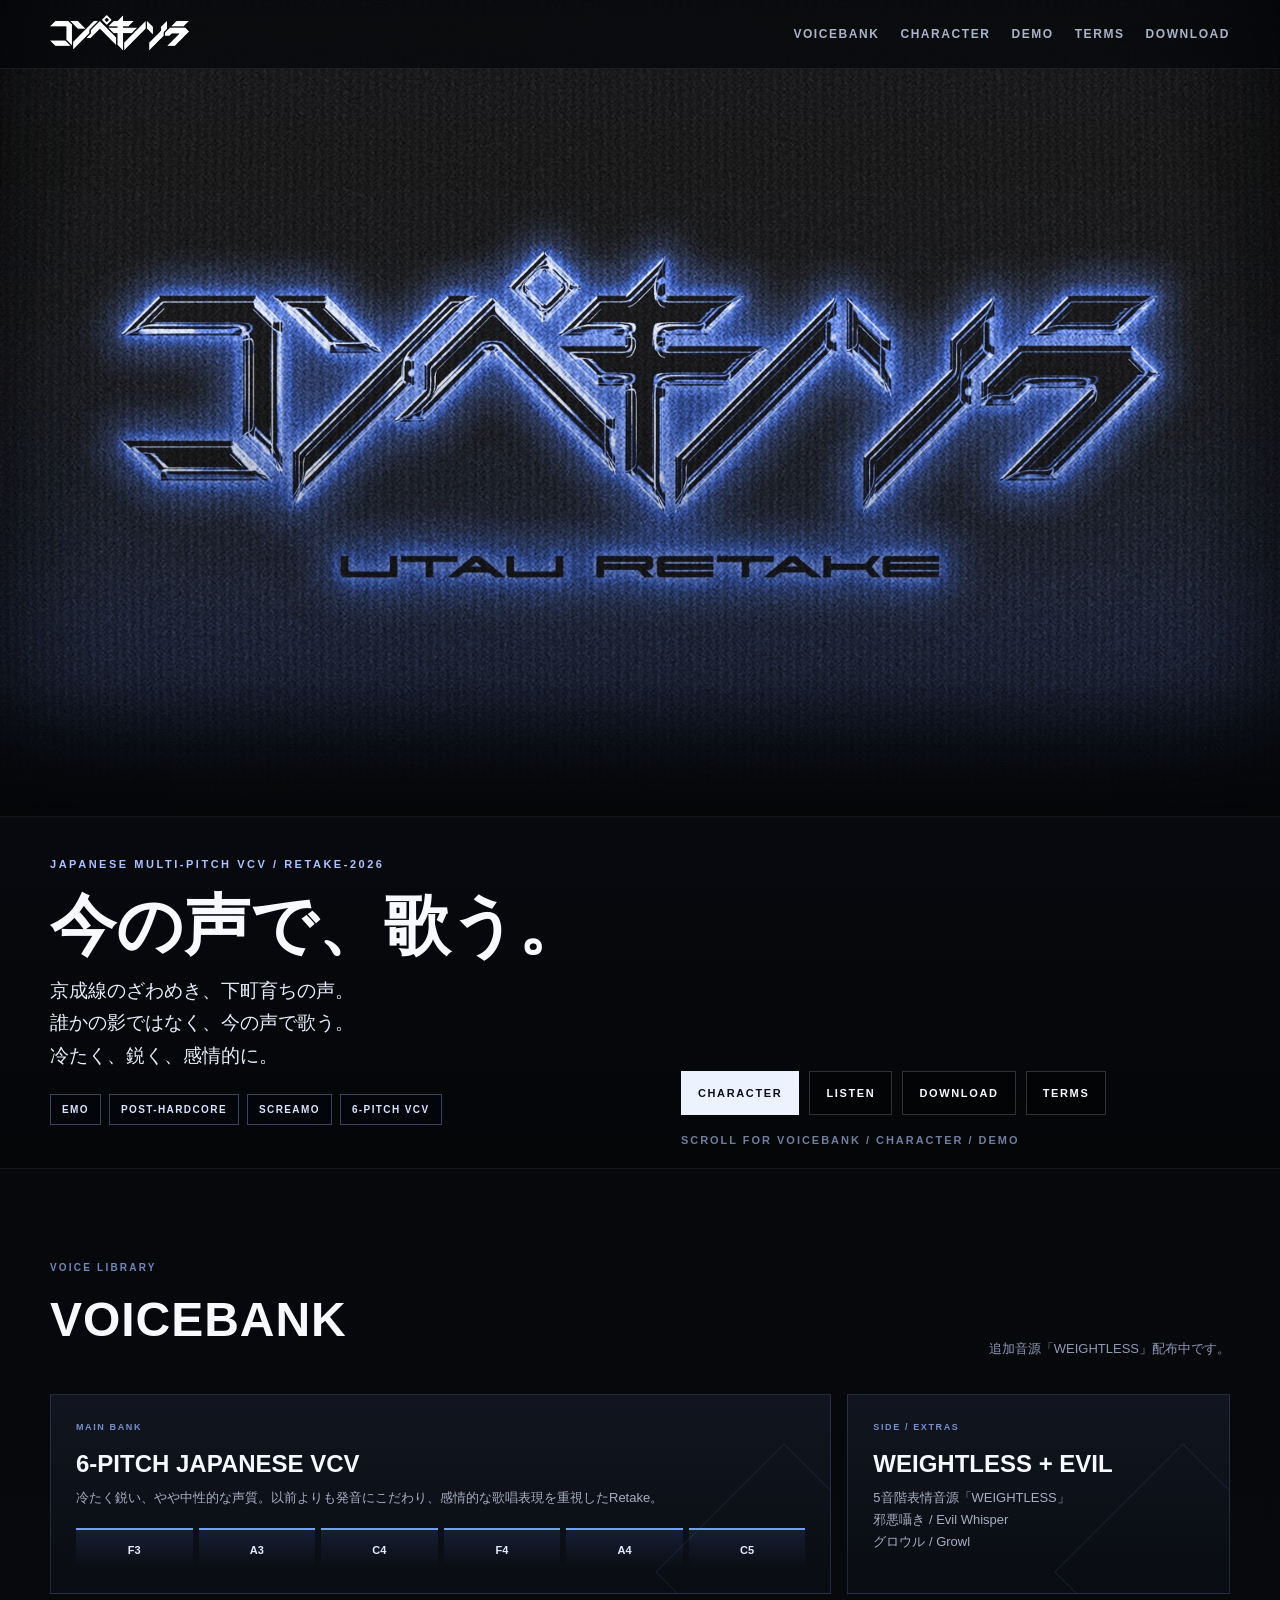
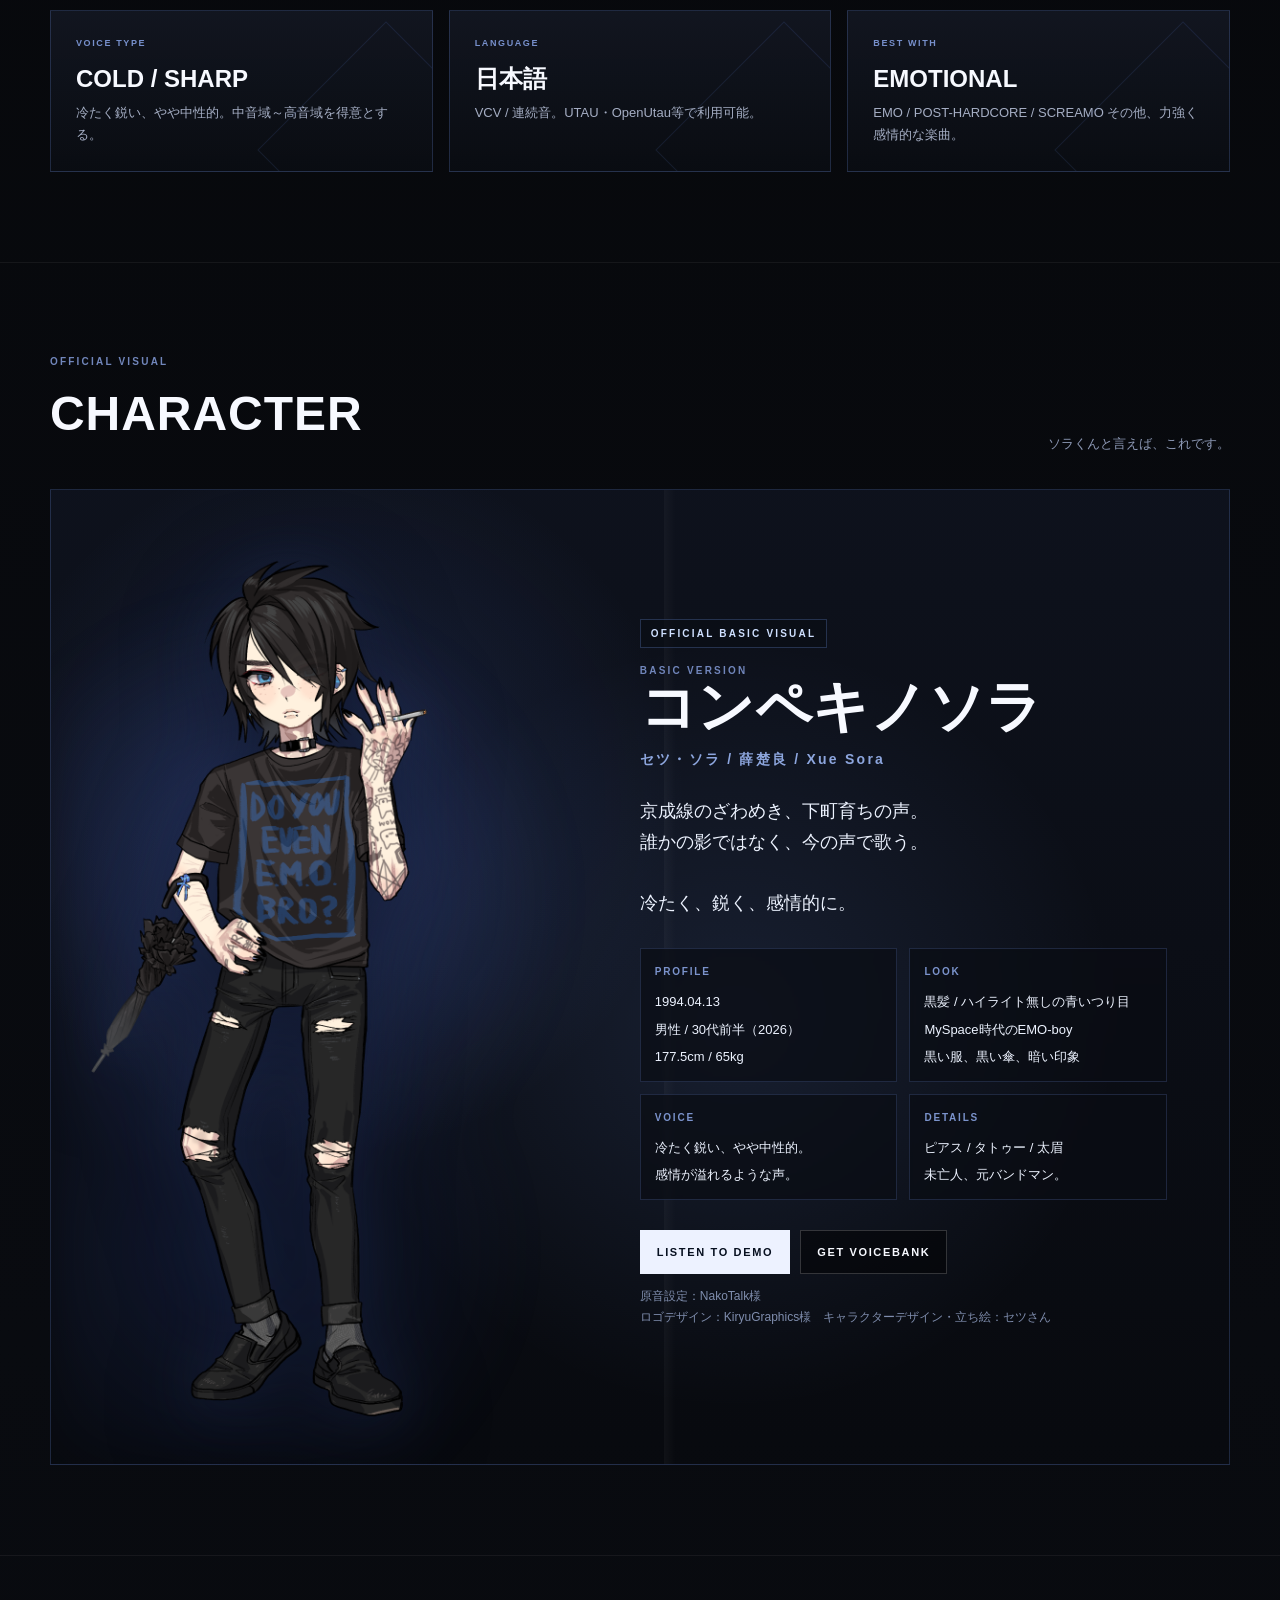
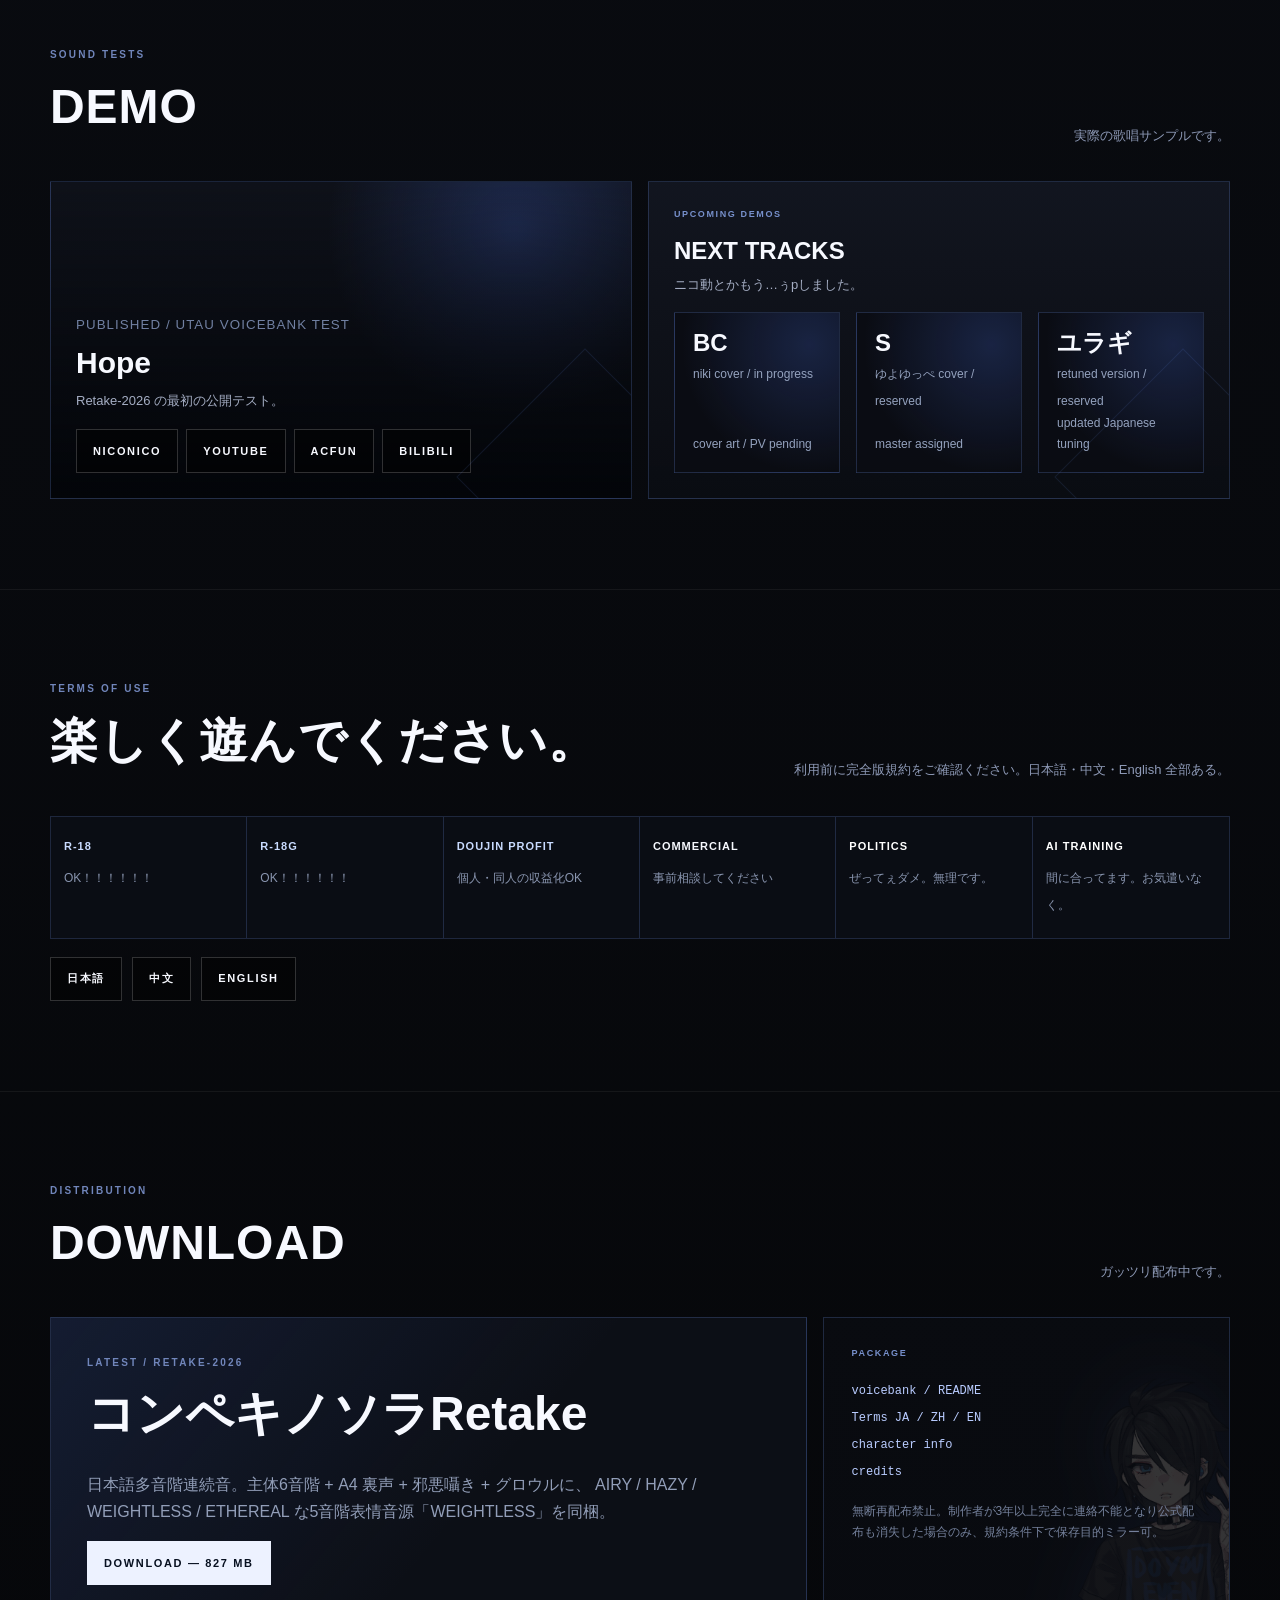
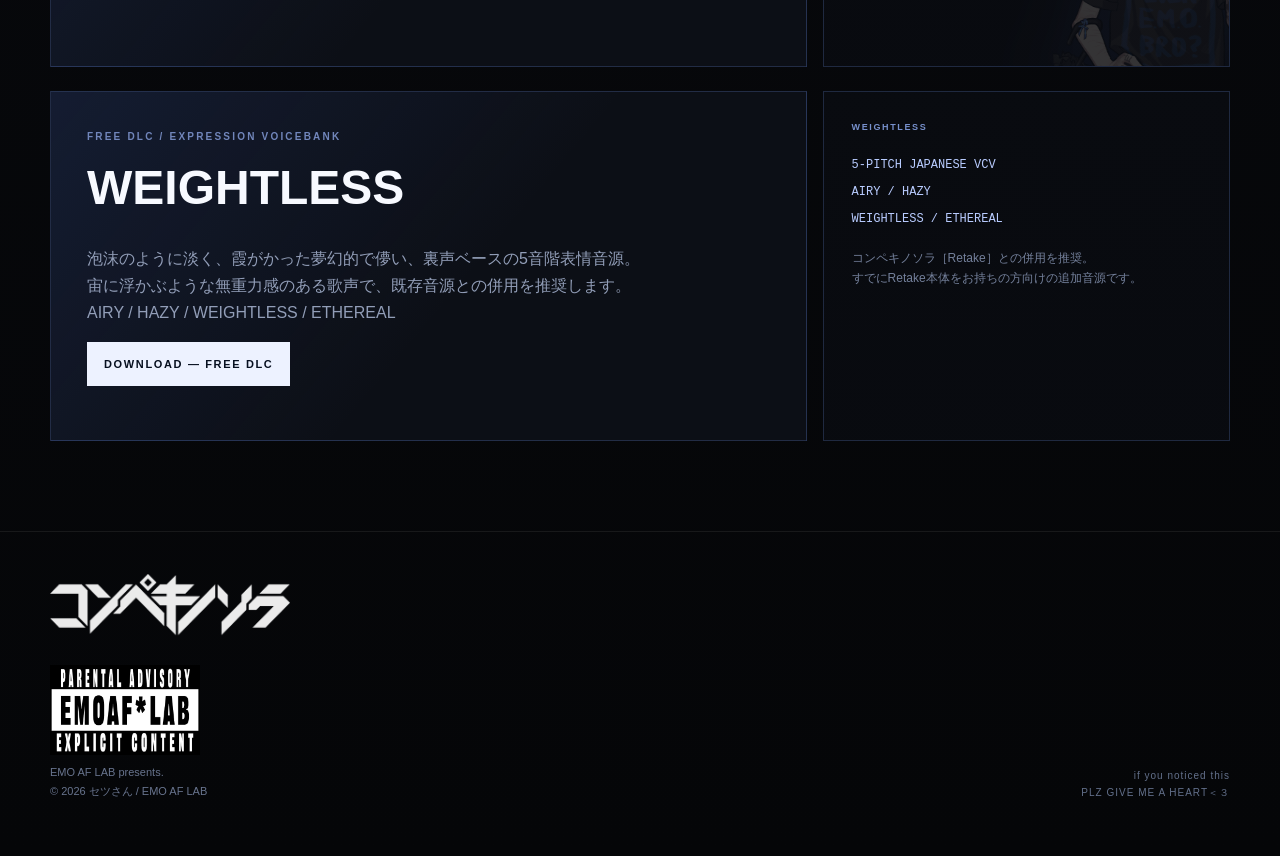
==== commit 9d600e39: "Add files via upload here goes the dlc of weightless! yeah we r gonna drink now -meu" ====
--- a/index.html
+++ b/index.html
@@ -7,6 +7,29 @@
 <title>コンペキノソラ［Retake-2026］</title>
 <meta name="description" content="京成線のざわめき、下町育ちの声。コンペキノソラ（セツ・ソラ）UTAU Retake-2026">
 <link rel="stylesheet" href="style.css">
+
+<style>
+  /* DOWNLOAD: keep Retake / WEIGHTLESS card rows visually balanced */
+  #download .download.equal-download-height .download-main,
+  #download .download.equal-download-height .download-side{
+    height:350px;
+  }
+
+  /* The character decoration should float inside the Retake side card,
+     not participate in the card's document flow. */
+  #download .download.equal-download-height .download-deco{
+    position:absolute;
+  }
+
+  @media(max-width:850px){
+    #download .download.equal-download-height .download-main,
+    #download .download.equal-download-height .download-side{
+      height:auto;
+      min-height:0;
+    }
+  }
+</style>
+
 </head>
 <body>
 <nav class="nav">
@@ -52,7 +75,7 @@
   <div class="wrap">
     <div class="section-head">
       <div><div class="kicker">VOICE LIBRARY</div><h2>VOICEBANK</h2></div>
-      <div class="section-note">ほかの音源も準備中です。</div>
+      <div class="section-note">追加音源「WEIGHTLESS」配布中です。</div>
     </div>
     <div class="grid">
       <div class="card span-8">
@@ -62,7 +85,7 @@
       </div>
       <div class="card span-4">
         <div class="card-label">SIDE / EXTRAS</div><div class="big">WEIGHTLESS + EVIL</div>
-        <p>６音階弱音源<br>邪悪囁き / Evil Whisper<br>グロウル / Growl</p>
+        <p>5音階表情音源「WEIGHTLESS」<br>邪悪囁き / Evil Whisper<br>グロウル / Growl</p>
       </div>
       <div class="card span-4"><div class="card-label">VOICE TYPE</div><div class="big">COLD / SHARP</div><p>冷たく鋭い、やや中性的。中音域～高音域を得意とする。</p></div>
       <div class="card span-4"><div class="card-label">LANGUAGE</div><div class="big">日本語</div><p>VCV / 連続音。UTAU・OpenUtau等で利用可能。</p></div>
@@ -172,7 +195,7 @@
       <div><div class="kicker">DISTRIBUTION</div><h2>DOWNLOAD</h2></div>
       <div class="section-note">ガッツリ配布中です。</div>
     </div>
-    <div class="download">
+    <div class="download equal-download-height">
       <div class="download-main">
         <div class="kicker">LATEST / RETAKE-2026</div>
         <h3>コンペキノソラRetake</h3>
@@ -186,6 +209,35 @@
         <div class="card-label">PACKAGE</div>
         <code>voicebank / README<br>Terms JA / ZH / EN<br>character info<br>credits</code>
         <p style="font-size:12px;color:#74809b;margin-top:18px">無断再配布禁止。制作者が3年以上完全に連絡不能となり公式配布も消失した場合のみ、規約条件下で保存目的ミラー可。</p>
+      </div>
+    </div>
+
+    <div class="download equal-download-height" id="weightless-download" style="margin-top:24px;">
+      <div class="download-main">
+        <div class="kicker">FREE DLC / EXPRESSION VOICEBANK</div>
+        <h3>WEIGHTLESS</h3>
+
+        <p>
+          泡沫のように淡く、霞がかった夢幻的で儚い、裏声ベースの5音階表情音源。<br>
+          宙に浮かぶような無重力感のある歌声で、既存音源との併用を推奨します。<br>
+          AIRY / HAZY / WEIGHTLESS / ETHEREAL
+        </p>
+
+        <a class="btn primary"
+           href="https://github.com/xueraven666/KonpekinoSora.Voicebank/releases/download/UTAU_DLC/Konpekinosora_DLC_Weightless.zip"
+           target="_blank" rel="noreferrer">
+          DOWNLOAD — FREE DLC
+        </a>
+      </div>
+
+      <div class="download-side">
+        <div class="card-label">WEIGHTLESS</div>
+        <code>5-PITCH JAPANESE VCV<br>AIRY / HAZY<br>WEIGHTLESS / ETHEREAL</code>
+
+        <p style="font-size:12px;color:#74809b;margin-top:18px">
+          コンペキノソラ［Retake］との併用を推奨。<br>
+          すでにRetake本体をお持ちの方向けの追加音源です。
+        </p>
       </div>
     </div>
   </div>
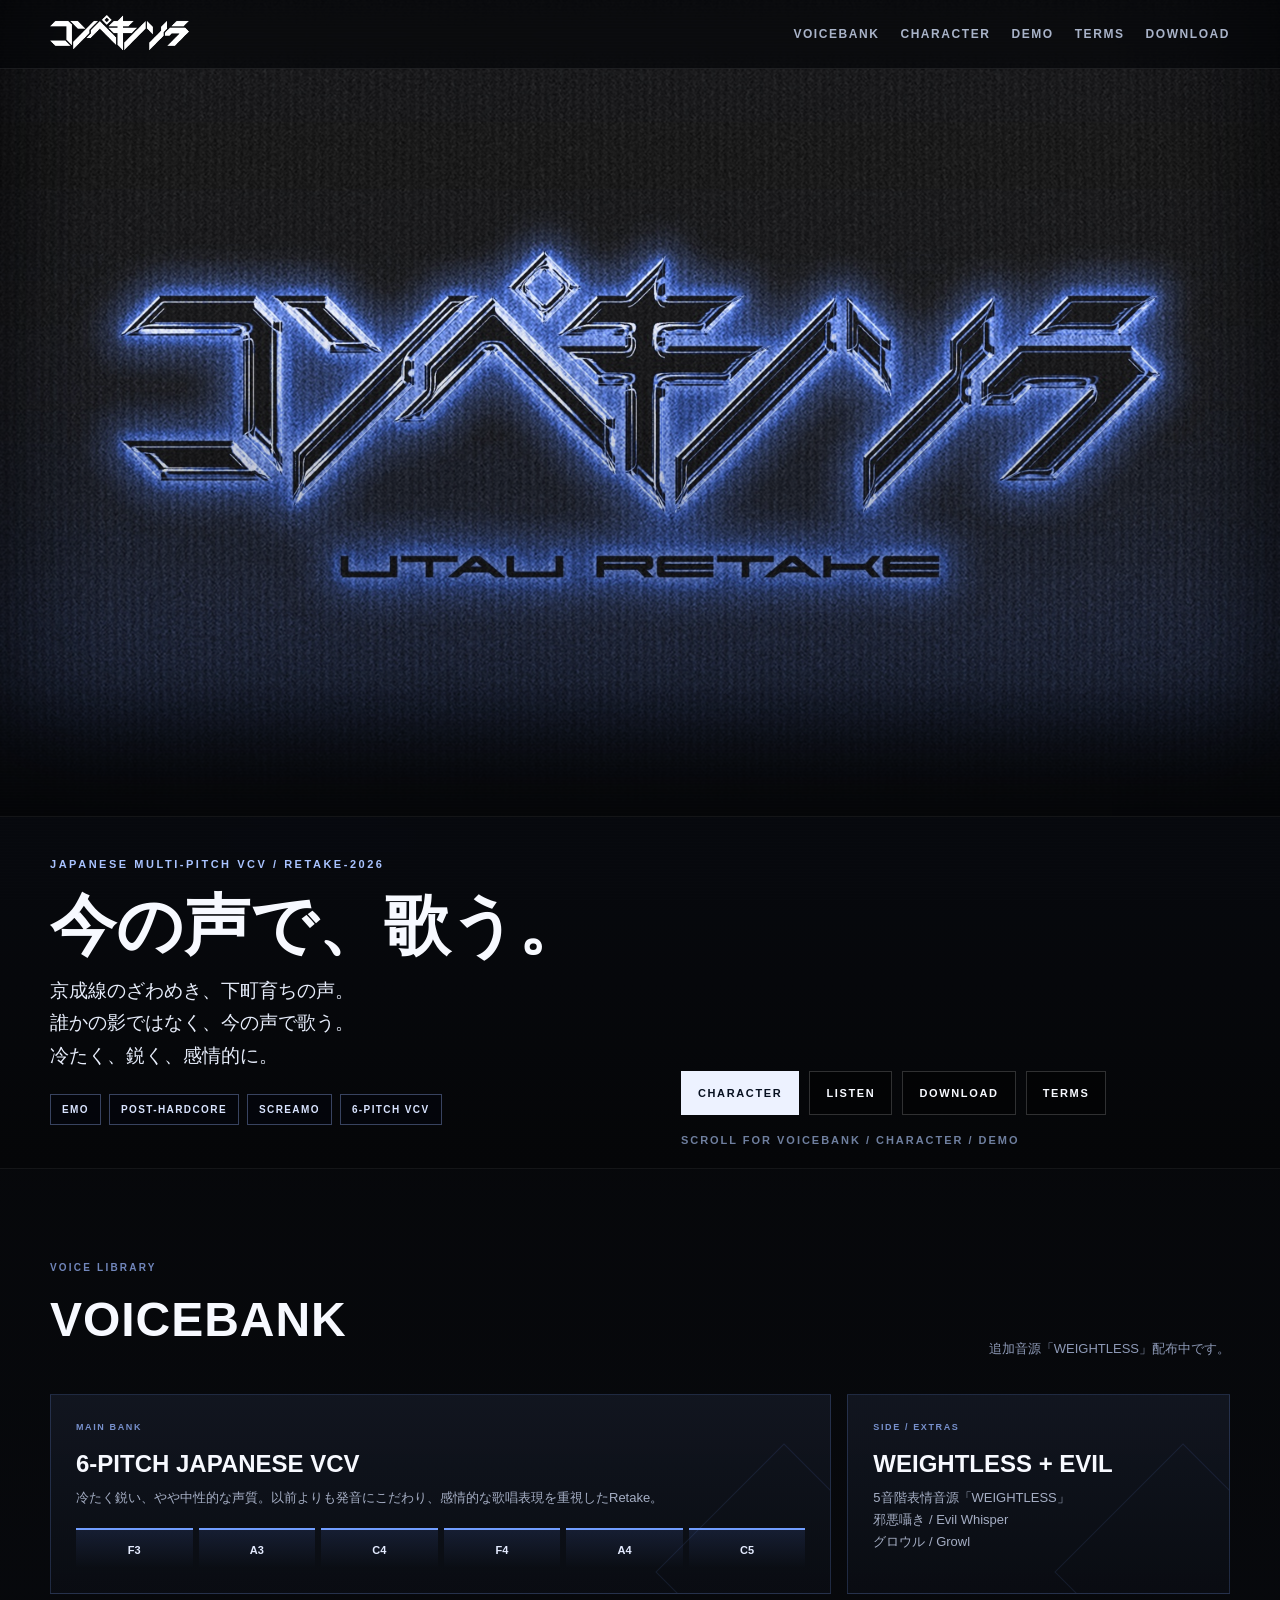
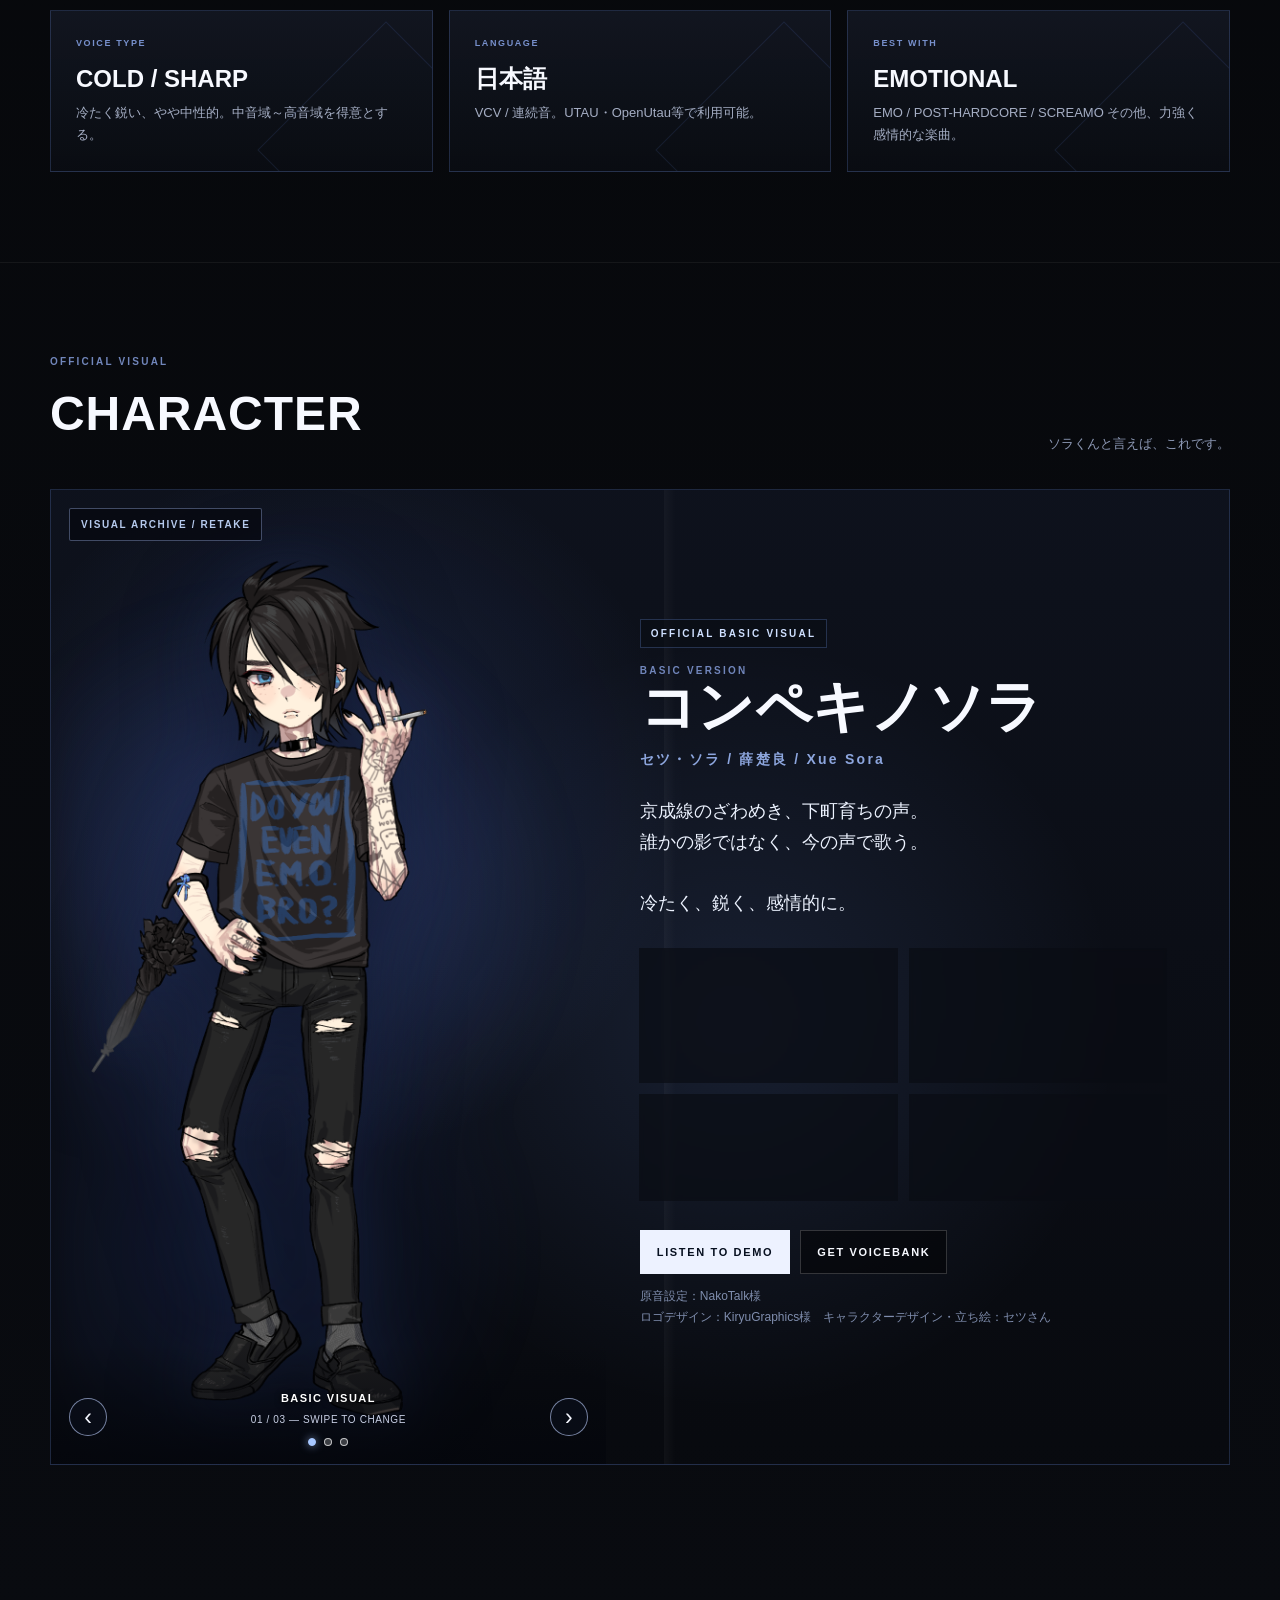
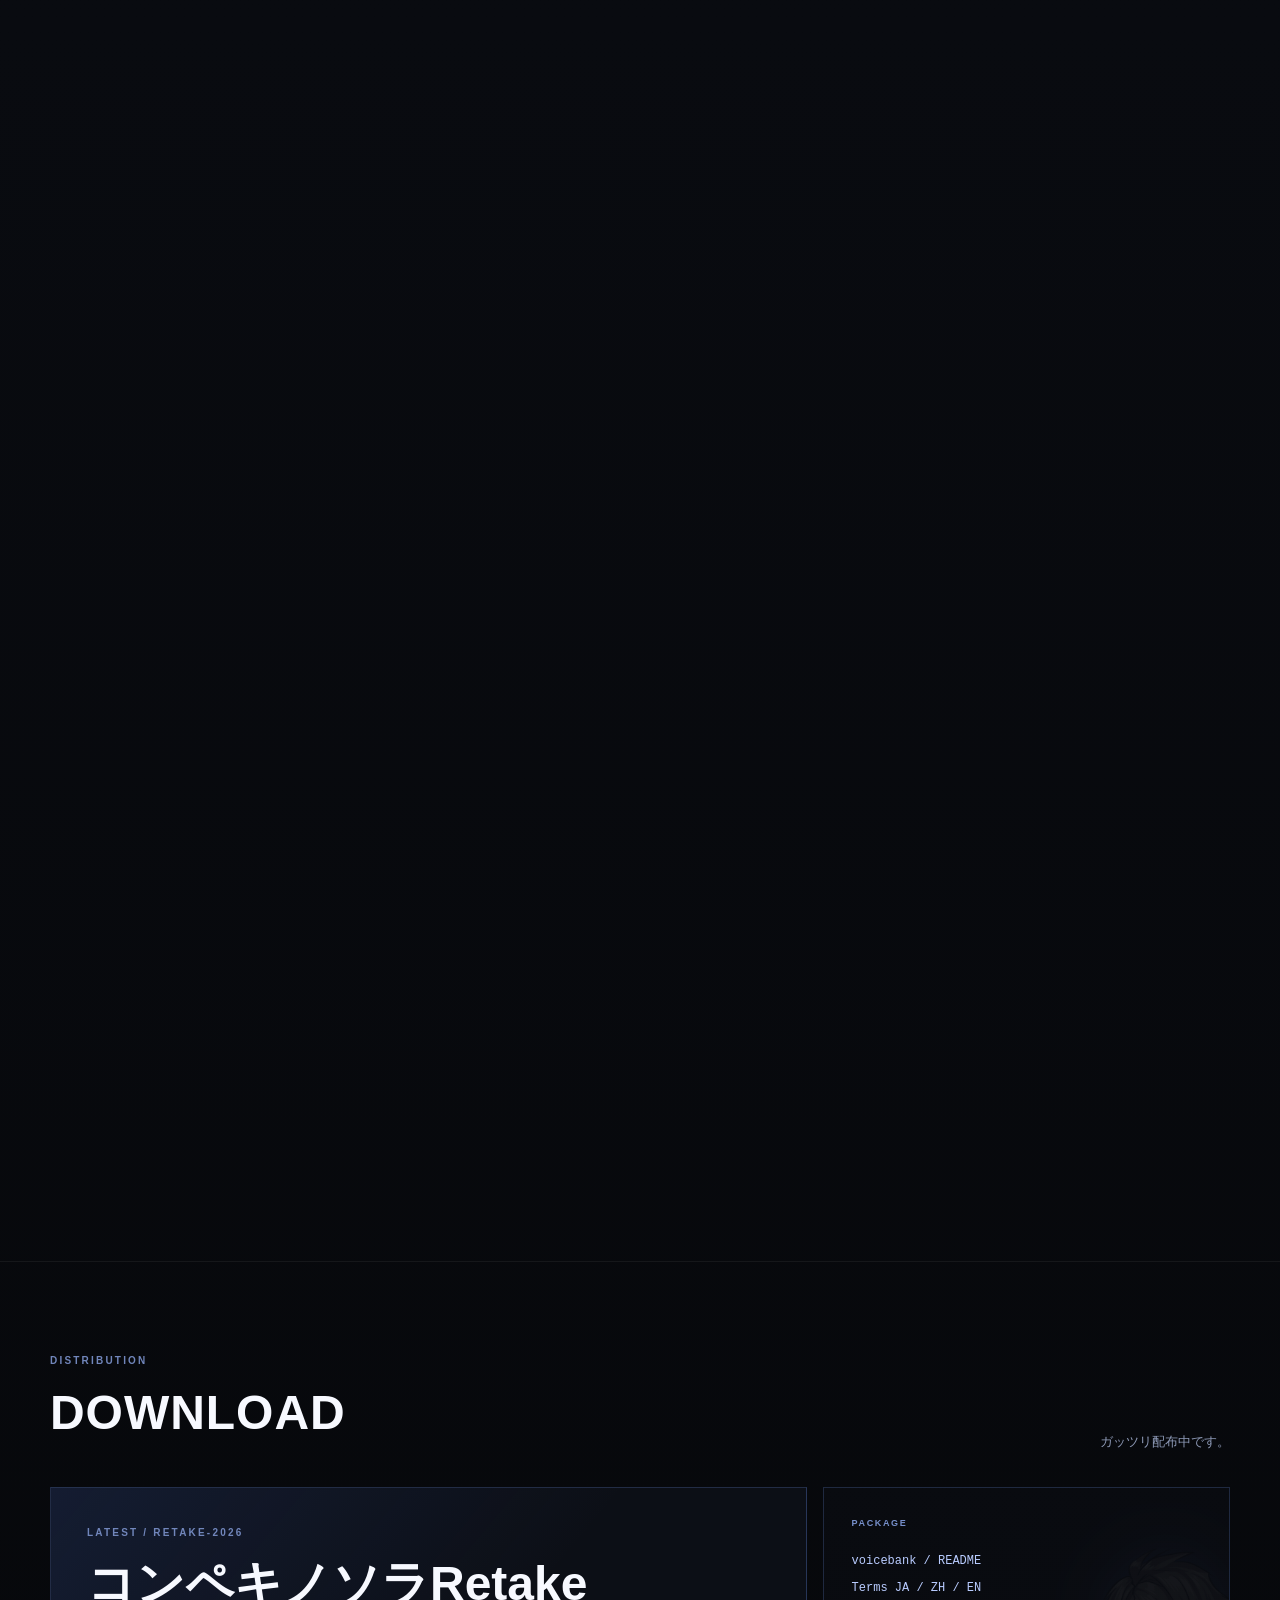
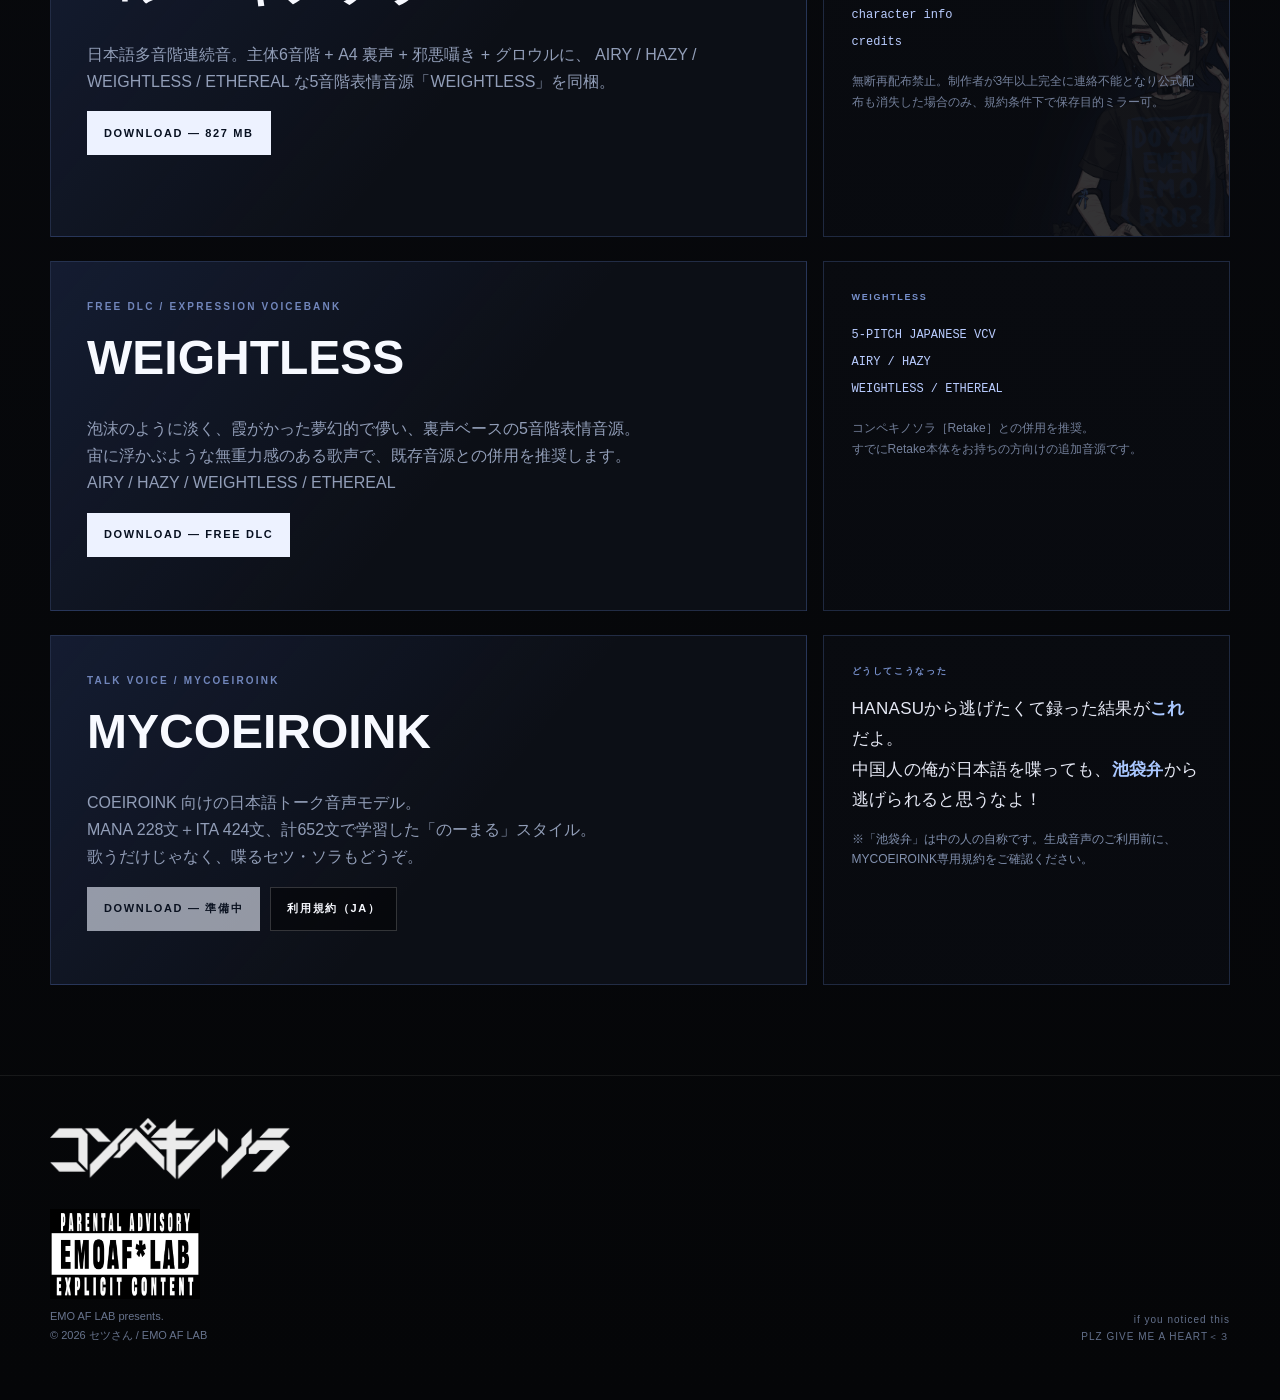
==== commit d9bc1fcd: "Mycoeiroink it's useful plz have a try --Xue" ====
--- a/index.html
+++ b/index.html
@@ -27,6 +27,152 @@
       height:auto;
       min-height:0;
     }
+  }
+
+  /* CHARACTER GALLERY — scoped so the rest of the original site stays unchanged. */
+  #character .character-figure.character-gallery {
+    position:relative;
+    isolation:isolate;
+    overflow:hidden;
+    touch-action:pan-y; /* Keep vertical scrolling natural on phones. */
+    user-select:none;
+    -webkit-user-select:none;
+    cursor:grab;
+  }
+  #character .character-figure.character-gallery:active { cursor:grabbing; }
+  #character .character-figure.character-gallery:focus-visible {
+    outline:2px solid #99caff;
+    outline-offset:3px;
+  }
+  #character .character-gallery > img.character-art {
+    transition:opacity .2s ease, transform .2s ease;
+    -webkit-user-drag:none;
+    user-drag:none;
+  }
+  #character .character-gallery > img.character-art.is-changing {
+    opacity:0;
+    transform:translateX(var(--gallery-direction, 0px)) scale(.988);
+  }
+  #character .character-gallery-stamp {
+    position:absolute;
+    z-index:3;
+    left:18px;
+    top:18px;
+    padding:7px 11px;
+    border:1px solid rgba(173,197,255,.35);
+    border-radius:2px;
+    background:rgba(6,8,15,.70);
+    color:#b5c9ec;
+    font-size:10px;
+    letter-spacing:.16em;
+    font-weight:700;
+    pointer-events:none;
+  }
+  #character .character-gallery-controls {
+    position:absolute;
+    z-index:4;
+    bottom:0;
+    left:0;
+    right:0;
+    display:flex;
+    align-items:center;
+    justify-content:space-between;
+    gap:12px;
+    padding:45px 18px 18px;
+    color:#fff;
+    background:linear-gradient(to top, rgba(4,6,12,.86), rgba(4,6,12,0));
+    pointer-events:none;
+  }
+  #character .character-gallery-controls button {pointer-events:auto;}
+  #character .gallery-arrow {
+    flex:none;
+    display:grid;
+    place-items:center;
+    width:38px;
+    height:38px;
+    padding:0;
+    border:1px solid rgba(190,209,255,.60);
+    border-radius:50%;
+    background:rgba(10,15,27,.70);
+    color:#f5f7ff;
+    font-size:23px;
+    line-height:1;
+    cursor:pointer;
+    transition:background .18s, border-color .18s, transform .18s;
+  }
+  #character .gallery-arrow:hover,
+  #character .gallery-arrow:focus-visible {
+    background:#26334e;
+    border-color:#a9c9ff;
+    transform:scale(1.06);
+  }
+  #character .gallery-meta {min-width:0; text-align:center; flex:1;}
+  #character .gallery-meta-title {
+    display:block;
+    font-weight:750;
+    font-size:11px;
+    letter-spacing:.13em;
+    text-shadow:0 1px 6px #000;
+  }
+  #character .gallery-meta-sub {
+    display:block;
+    margin-top:3px;
+    font-size:10px;
+    color:#c9d0e5;
+    letter-spacing:.06em;
+  }
+  #character .gallery-dots {display:flex; justify-content:center; gap:8px; margin-top:10px;}
+  #character .gallery-dot {
+    width:8px;
+    height:8px;
+    padding:0;
+    border:1px solid rgba(255,255,255,.7);
+    border-radius:50%;
+    background:rgba(255,255,255,.22);
+    cursor:pointer;
+  }
+  #character .gallery-dot.is-active {
+    background:#a7c7ff;
+    border-color:#a7c7ff;
+    box-shadow:0 0 8px rgba(167,199,255,.65);
+  }
+  #character .gallery-arrow:focus-visible,
+  #character .gallery-dot:focus-visible {outline:2px solid #fff; outline-offset:3px;}
+  @media(max-width:600px){
+    #character .character-gallery-stamp {top:12px;left:12px;font-size:9px;}
+    #character .character-gallery-controls {padding:40px 12px 12px; gap:8px;}
+    #character .gallery-arrow {width:34px;height:34px;font-size:21px;}
+    #character .gallery-meta-title {font-size:10px;}
+    #character .gallery-meta-sub {font-size:9px;}
+  }
+  @media(prefers-reduced-motion:reduce){
+    #character .character-gallery > img.character-art,
+    #character .gallery-arrow {transition:none;}
+  }
+
+  /* MYCOEIROINK: same two-column DOWNLOAD cards, with a slightly cheekier quote. */
+  #mycoeiroink-download .mycoe-joke {
+    margin:14px 0 0;
+    max-width:34em;
+    color:#e6e9f5;
+    font-size:17px;
+    line-height:1.8;
+    letter-spacing:.02em;
+  }
+  #mycoeiroink-download .mycoe-joke strong {color:#a9c7ff;}
+  #mycoeiroink-download .mycoe-hint {
+    color:#8291af;
+    font-size:12px;
+    line-height:1.65;
+    margin-top:14px;
+  }
+  #mycoeiroink-download .mycoe-awaiting {
+    opacity:.6;
+    cursor:not-allowed;
+    user-select:none;
+  }
+  @media(max-width:850px){
+    #mycoeiroink-download .mycoe-joke {font-size:15px;}
   }
 </style>
 
@@ -102,8 +248,21 @@
     </div>
 
     <div class="character-shell">
-      <div class="character-figure">
-        <img src="assets/character-base.png" alt="コンペキノソラ character full body">
+      <div class="character-figure character-gallery" id="character-gallery"
+           role="region" aria-roledescription="carousel" aria-label="コンペキノソラ立ち絵ギャラリー"
+           tabindex="0" title="左右にスワイプして立ち絵を切り替え">
+        <img class="character-art" id="character-gallery-image" src="assets/character-base.png"
+             alt="コンペキノソラ・基本立ち絵" draggable="false">
+        <div class="character-gallery-stamp" aria-hidden="true">VISUAL ARCHIVE / RETAKE</div>
+        <div class="character-gallery-controls">
+          <button class="gallery-arrow" type="button" id="gallery-prev" aria-label="前の立ち絵">&#8249;</button>
+          <div class="gallery-meta" aria-live="polite" aria-atomic="true">
+            <span class="gallery-meta-title" id="gallery-label">BASIC VISUAL</span>
+            <span class="gallery-meta-sub" id="gallery-count">01 / 03 — SWIPE TO CHANGE</span>
+            <div class="gallery-dots" id="gallery-dots" aria-label="立ち絵を選択"></div>
+          </div>
+          <button class="gallery-arrow" type="button" id="gallery-next" aria-label="次の立ち絵">&#8250;</button>
+        </div>
       </div>
       <div class="character-info">
         <div class="mag-bar">OFFICIAL BASIC VISUAL</div>
@@ -186,6 +345,15 @@
       <a class="btn" href="terms-zh.html">中文</a>
       <a class="btn" href="terms-en.html">ENGLISH</a>
     </div>
+    <div style="margin-top:24px; padding:18px 20px; border:1px solid rgba(145,173,244,.24); border-radius:12px; background:rgba(23,31,49,.42)">
+      <div class="kicker">TALK MODEL / ADDITIONAL TERMS</div>
+      <p style="margin:8px 0 12px">MYCOEIROINK 専用追加規約 — 生成音声のクレジット表記、モデルの再学習・再配布、なりすましに関する補足事項。</p>
+      <div class="buttons">
+        <a class="btn" href="terms-mycoeiroink-ja.html">MYCOEIROINK 日本語</a>
+        <a class="btn" href="terms-mycoeiroink-zh.html">MYCOEIROINK 中文</a>
+        <a class="btn" href="terms-mycoeiroink-en.html">MYCOEIROINK ENGLISH</a>
+      </div>
+    </div>
   </div>
 </section>
 
@@ -240,6 +408,34 @@
         </p>
       </div>
     </div>
+
+    <!-- MYCOEIROINK / しゃべるセツ・ソラ -->
+    <div class="download equal-download-height" id="mycoeiroink-download" style="margin-top:24px;">
+      <div class="download-main">
+        <div class="kicker">TALK VOICE / MYCOEIROINK</div>
+        <h3>MYCOEIROINK</h3>
+        <p>
+          COEIROINK 向けの日本語トーク音声モデル。<br>
+          MANA 228文＋ITA 424文、計652文で学習した「のーまる」スタイル。<br>
+          歌うだけじゃなく、喋るセツ・ソラもどうぞ。
+        </p>
+        <div class="buttons">
+          <!-- TODO: 配布開始後、次の span を実際のダウンロードURL付きの a 要素に置換してください。
+               <a class="btn primary" href="ここに正式な配布URL" target="_blank" rel="noreferrer">DOWNLOAD — MYCOEIROINK</a>
+               誤ったリンクを公開しないため、現時点では無効表示です。 -->
+          <span class="btn primary mycoe-awaiting" aria-disabled="true">DOWNLOAD — 準備中</span>
+          <a class="btn" href="terms-mycoeiroink-ja.html">利用規約（JA）</a>
+        </div>
+      </div>
+      <div class="download-side">
+        <div class="card-label">どうしてこうなった</div>
+        <p class="mycoe-joke">
+          HANASUから逃げたくて録った結果が<strong>これ</strong>だよ。<br>
+          中国人の俺が日本語を喋っても、<strong>池袋弁</strong>から逃げられると思うなよ！
+        </p>
+        <p class="mycoe-hint">※「池袋弁」は中の人の自称です。生成音声のご利用前に、MYCOEIROINK専用規約をご確認ください。</p>
+      </div>
+    </div>
   </div>
 </section>
 </main>
@@ -259,6 +455,112 @@
   entries.forEach(e => { if(e.isIntersecting) e.target.classList.add('visible'); });
 },{threshold:.08});
 document.querySelectorAll('.reveal').forEach(el=>io.observe(el));
+
+/* CHARACTER: swipe / mouse drag / arrow keys / button navigation.
+   To add more art later, add another { src, label, alt } entry below.
+   Images must exist in your site's assets/ directory. */
+(() => {
+  const slides = [
+    { src: 'assets/character-base.png', label: 'BASIC VISUAL', alt: 'コンペキノソラ・基本立ち絵' },
+    { src: 'assets/character-crowdkill.png', label: 'CROWDKILL', alt: 'コンペキノソラ・CROWDKILL立ち絵' },
+    { src: 'assets/character-whisper.png', label: 'WHISPER', alt: 'コンペキノソラ・WHISPER立ち絵' }
+    // Add future visuals here: { src: 'assets/character-new.png', label: 'NEW VISUAL', alt: '...' }
+  ];
+  const gallery = document.getElementById('character-gallery');
+  if (!gallery) return;
+  const img = document.getElementById('character-gallery-image');
+  const title = document.getElementById('gallery-label');
+  const count = document.getElementById('gallery-count');
+  const dots = document.getElementById('gallery-dots');
+  const prev = document.getElementById('gallery-prev');
+  const next = document.getElementById('gallery-next');
+  let current = 0;
+  let busy = false;
+  let pointerStart = null;
+  let lastWheel = 0;
+
+  const dotButtons = slides.map((slide, index) => {
+    const button = document.createElement('button');
+    button.type = 'button';
+    button.className = 'gallery-dot';
+    button.setAttribute('aria-label', `${index + 1}枚目: ${slide.label}`);
+    button.addEventListener('click', () => show(index));
+    dots.appendChild(button);
+    return button;
+  });
+
+  function updateControls() {
+    title.textContent = slides[current].label;
+    const num = String(current + 1).padStart(2, '0');
+    const total = String(slides.length).padStart(2, '0');
+    count.textContent = `${num} / ${total} — SWIPE TO CHANGE`;
+    dotButtons.forEach((b, i) => {
+      b.classList.toggle('is-active', i === current);
+      b.setAttribute('aria-current', i === current ? 'true' : 'false');
+    });
+  }
+  function show(index) {
+    const destination = (index + slides.length) % slides.length;
+    if (busy || destination === current) return;
+    busy = true;
+    const slide = slides[destination];
+    const direction = destination > current ? '-12px' : '12px';
+    const preload = new Image();
+    preload.onload = () => {
+      gallery.style.setProperty('--gallery-direction', direction);
+      img.classList.add('is-changing');
+      const reduced = window.matchMedia('(prefers-reduced-motion: reduce)').matches;
+      window.setTimeout(() => {
+        img.src = slide.src;
+        img.alt = slide.alt;
+        current = destination;
+        updateControls();
+        gallery.style.setProperty('--gallery-direction', direction === '-12px' ? '12px' : '-12px');
+        requestAnimationFrame(() => {
+          img.classList.remove('is-changing');
+          window.setTimeout(() => { busy = false; }, reduced ? 0 : 210);
+        });
+      }, reduced ? 0 : 190);
+    };
+    preload.onerror = () => {
+      busy = false;
+      count.textContent = '画像が見つかりません — assets/ を確認';
+      console.warn('Character gallery: missing image', slide.src);
+    };
+    preload.src = slide.src;
+  }
+
+  prev.addEventListener('click', () => show(current - 1));
+  next.addEventListener('click', () => show(current + 1));
+  gallery.addEventListener('keydown', (e) => {
+    if (e.key === 'ArrowLeft' || e.key === 'ArrowRight') {
+      e.preventDefault();
+      show(current + (e.key === 'ArrowRight' ? 1 : -1));
+    }
+  });
+  gallery.addEventListener('pointerdown', (e) => {
+    if (e.target.closest('button') || !e.isPrimary) return;
+    pointerStart = { x: e.clientX, y: e.clientY, id: e.pointerId };
+  });
+  gallery.addEventListener('pointerup', (e) => {
+    if (!pointerStart || pointerStart.id !== e.pointerId) return;
+    const dx = e.clientX - pointerStart.x;
+    const dy = e.clientY - pointerStart.y;
+    pointerStart = null;
+    if (Math.abs(dx) >= 48 && Math.abs(dx) > Math.abs(dy) * 1.2)
+      show(current + (dx < 0 ? 1 : -1));
+  });
+  gallery.addEventListener('pointercancel', () => { pointerStart = null; });
+  gallery.addEventListener('wheel', (e) => {
+    if (Math.abs(e.deltaX) < 28 || Math.abs(e.deltaX) <= Math.abs(e.deltaY)) return;
+    e.preventDefault();
+    const now = Date.now();
+    if (now - lastWheel < 450) return;
+    lastWheel = now;
+    show(current + (e.deltaX > 0 ? 1 : -1));
+  }, { passive: false });
+  updateControls();
+})();
 </script>
 </body>
 </html>
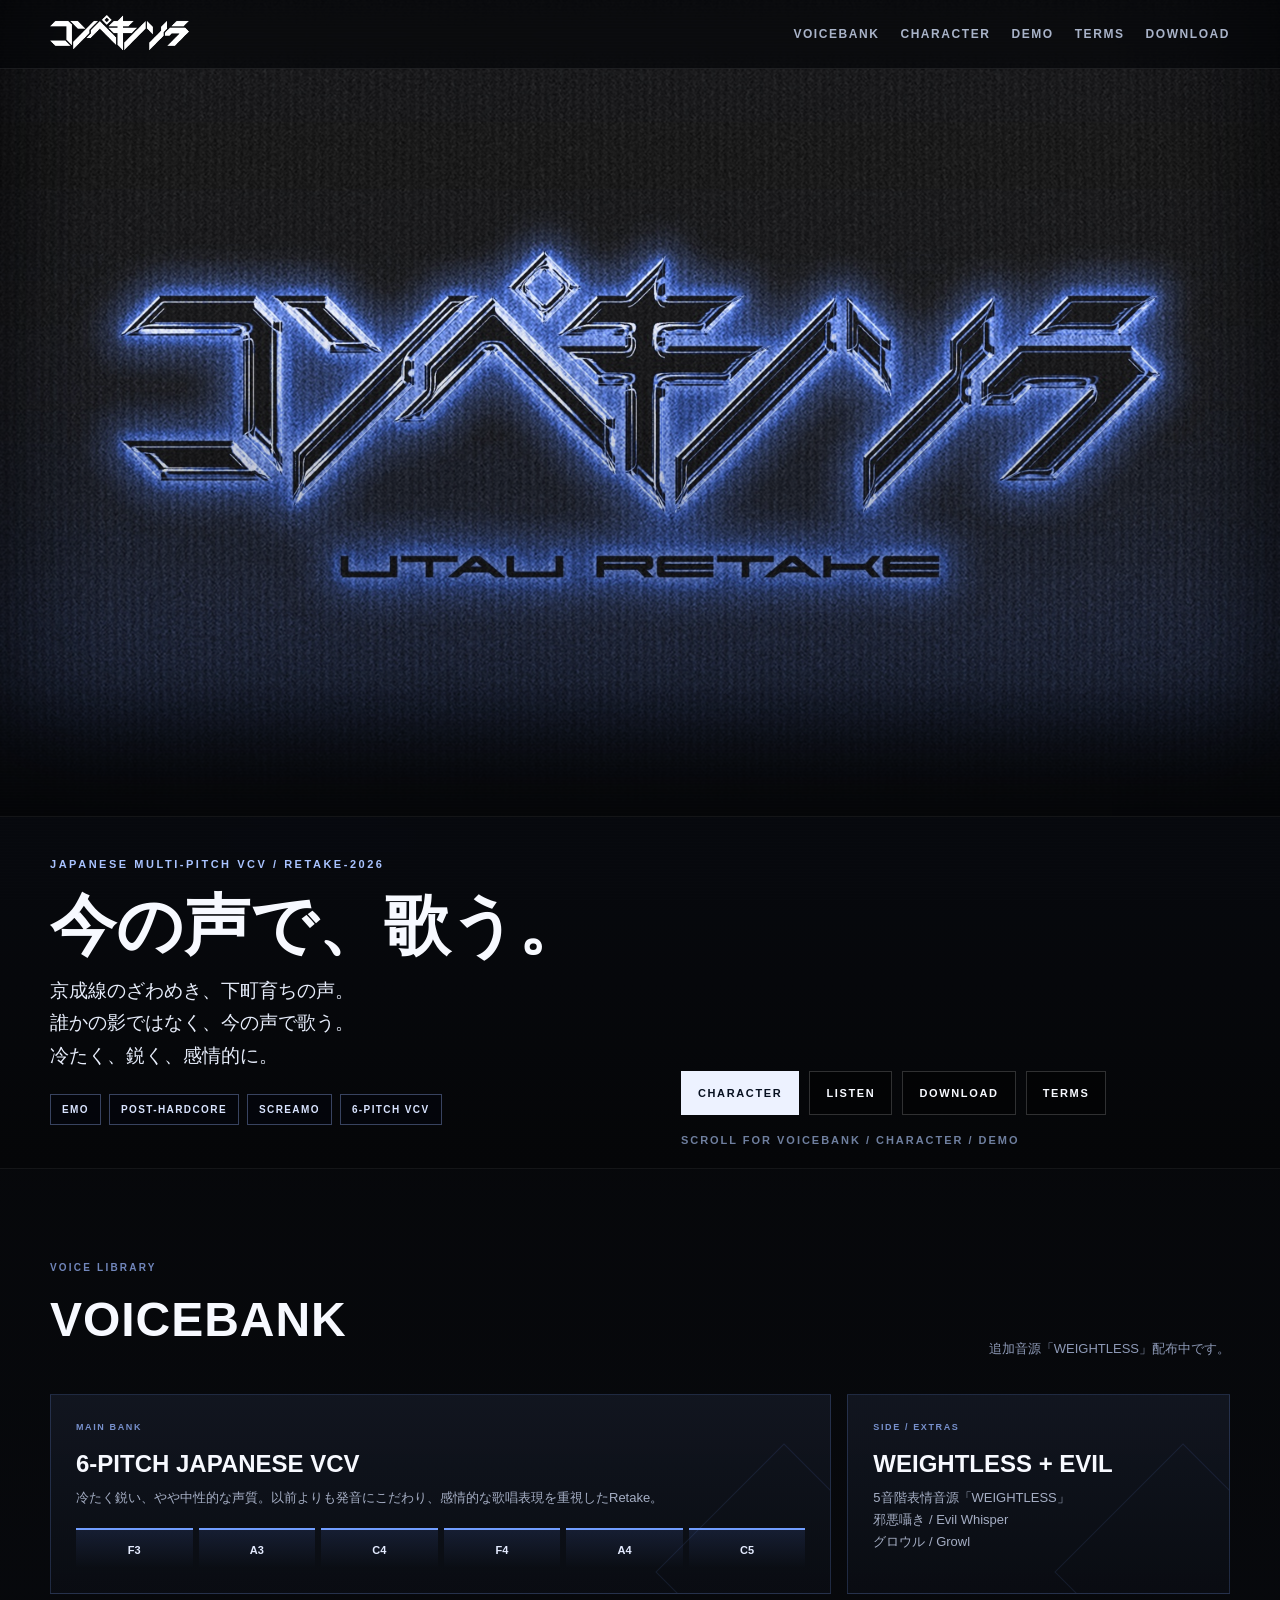
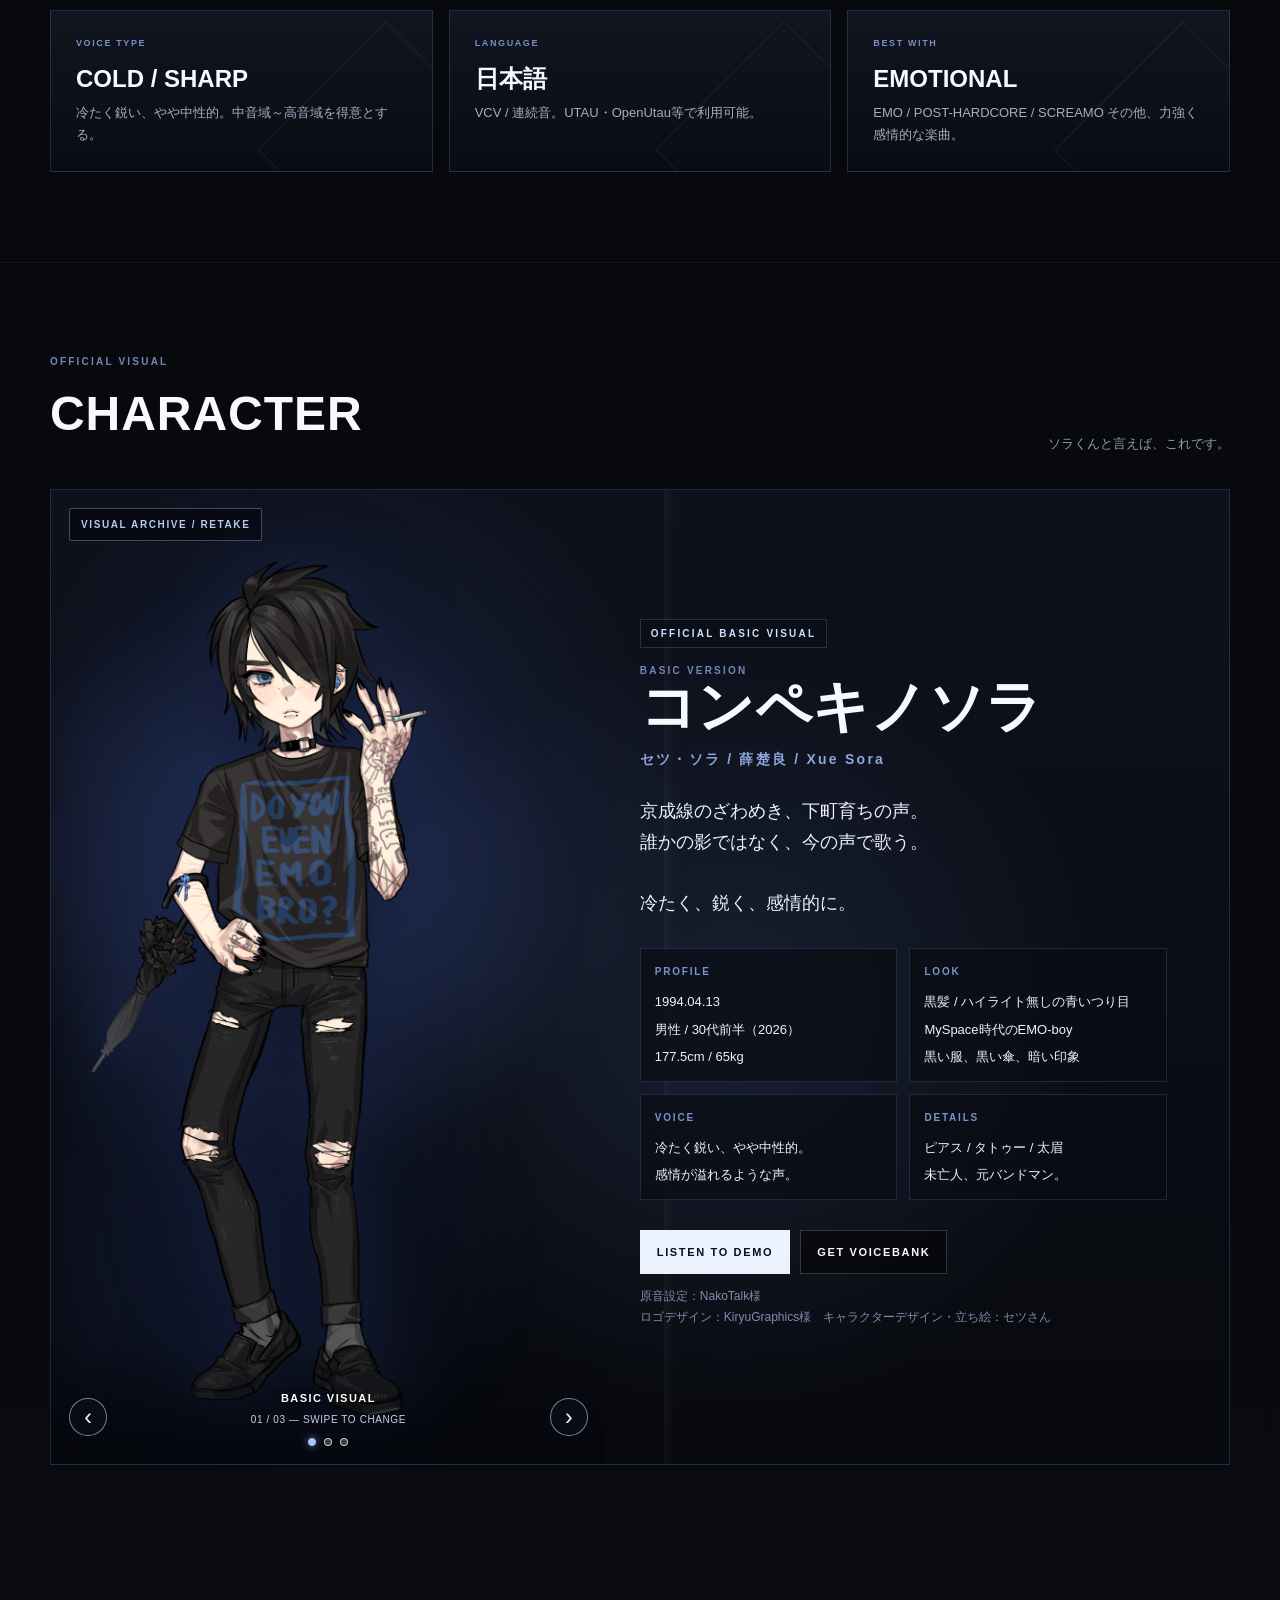
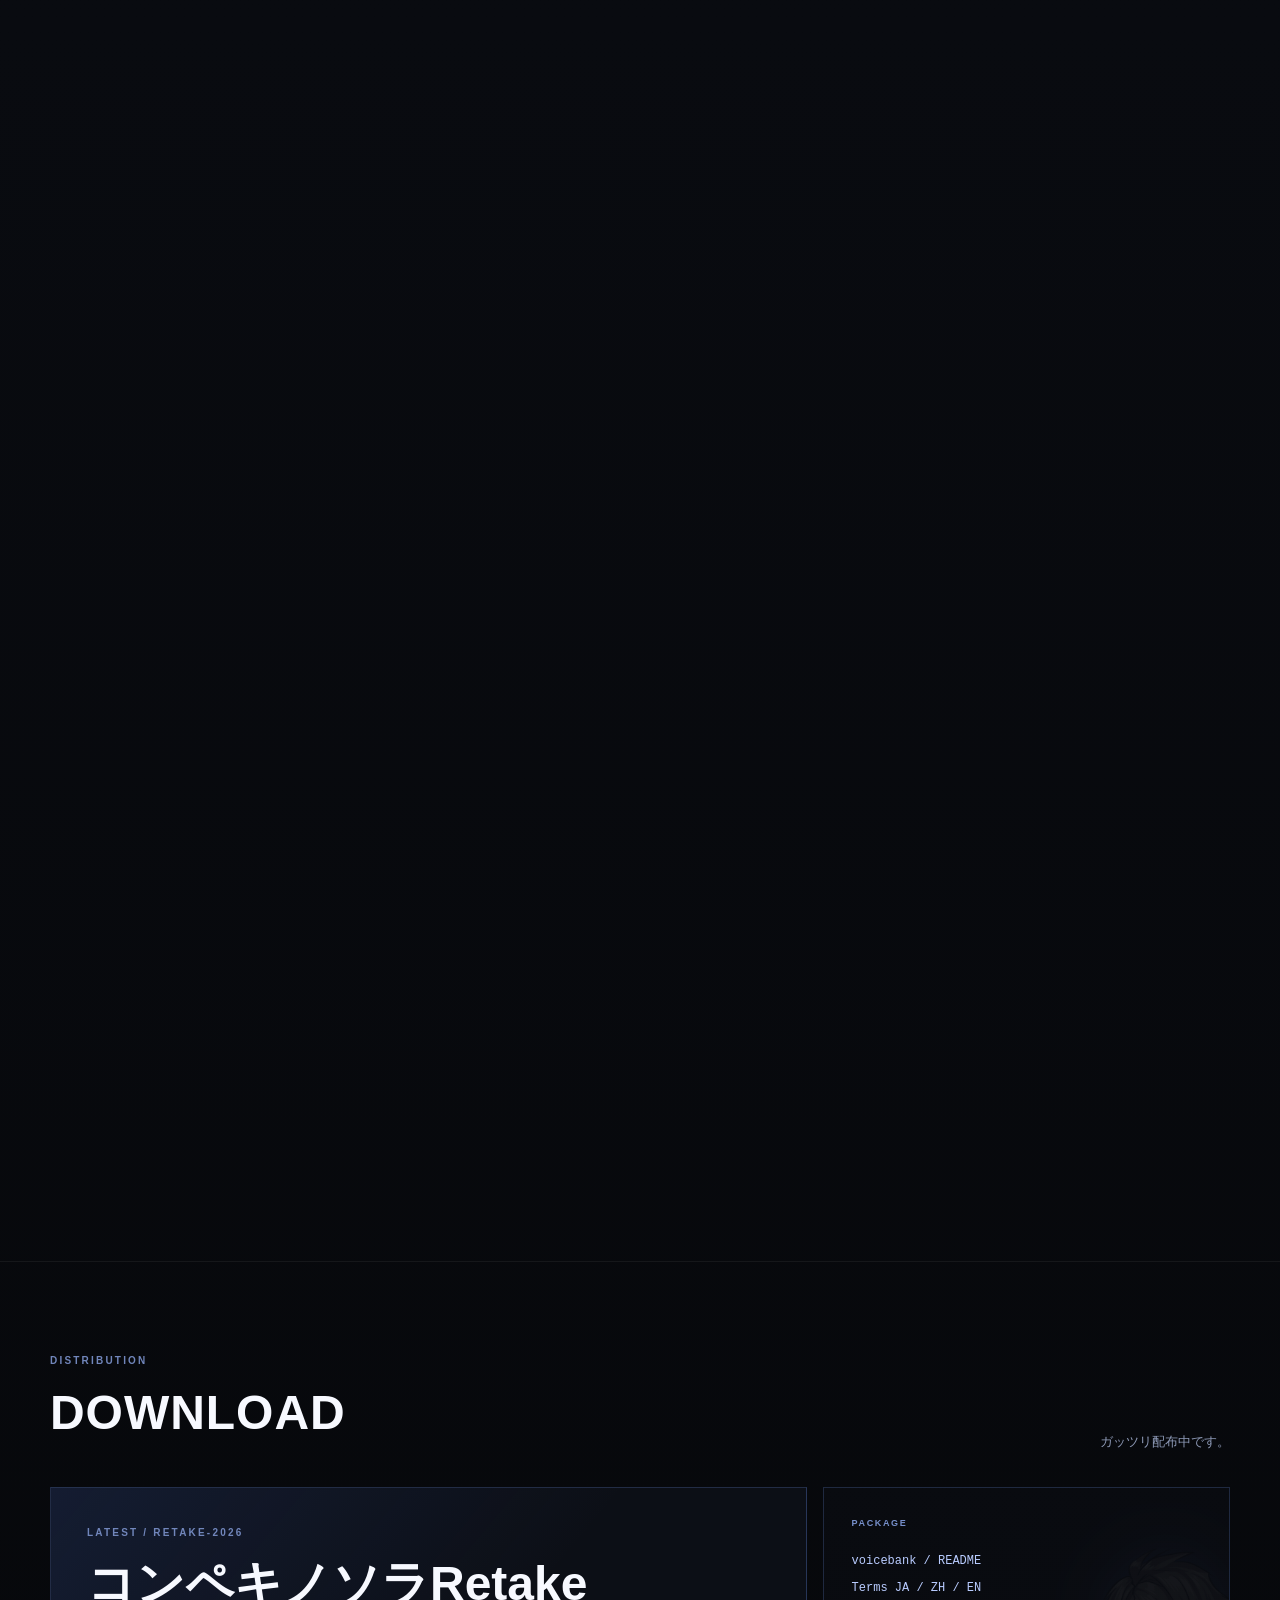
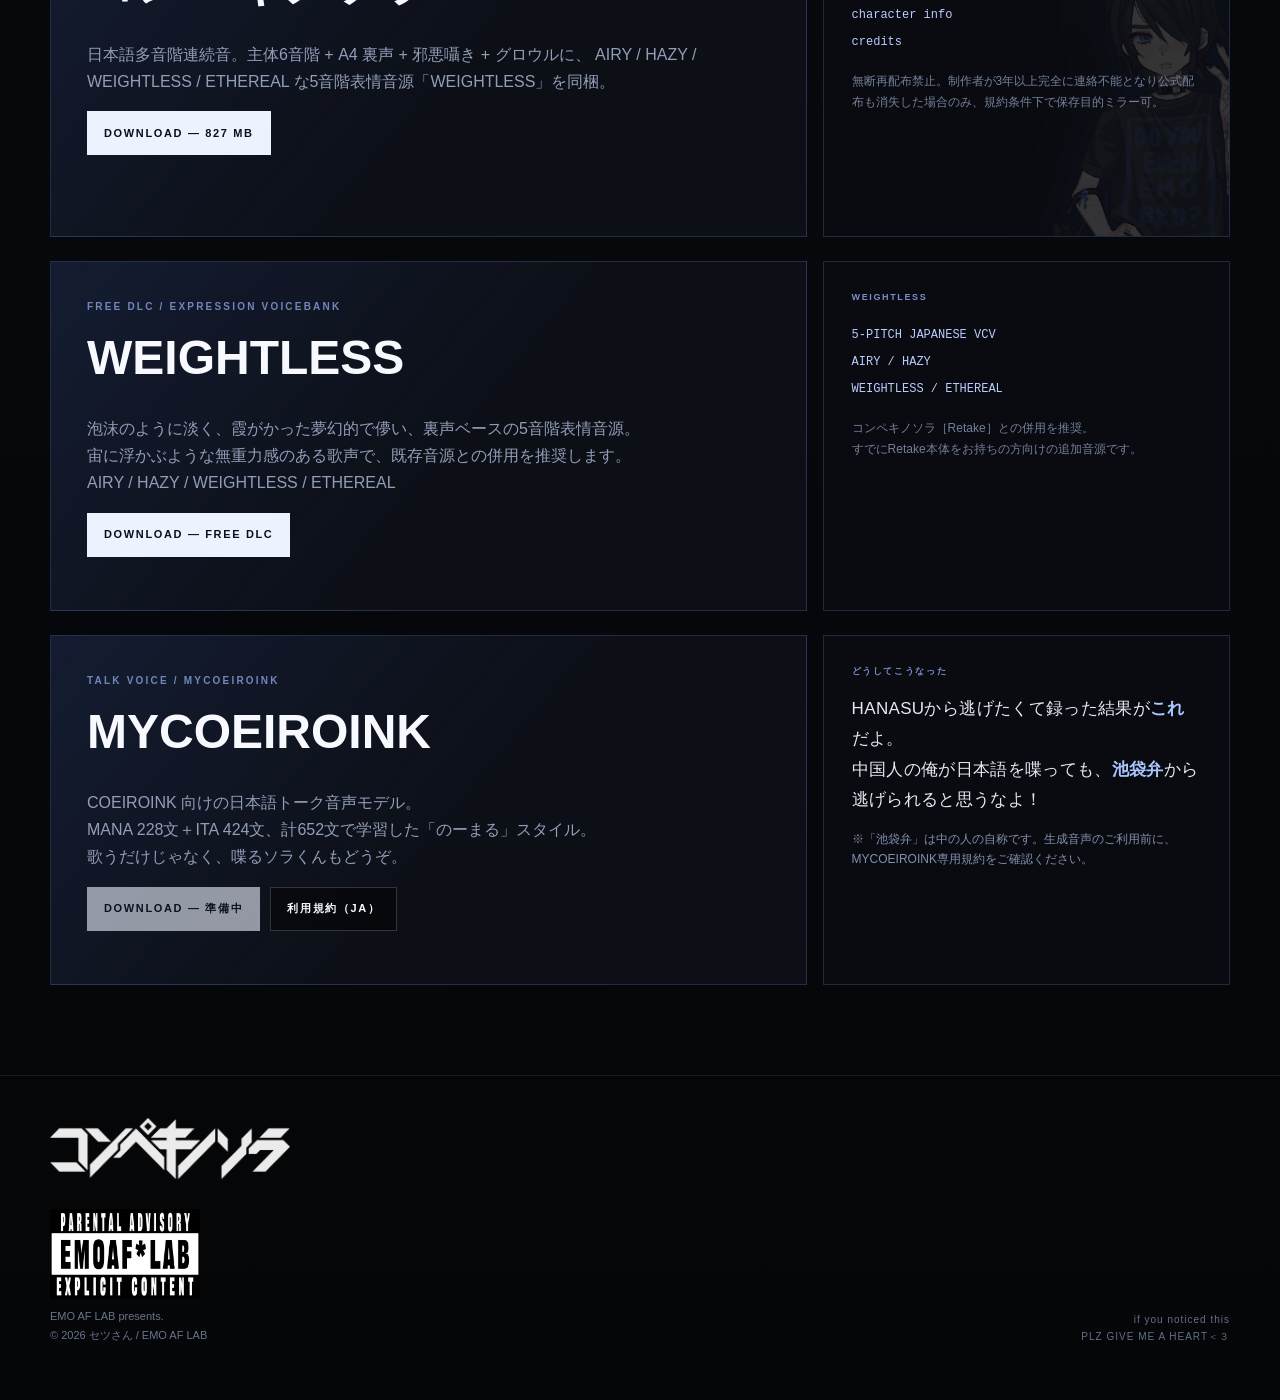
==== commit 89b76a64: "little bugs its's okay 2 catch this before mycoeiroink‘s release Meu" ====
--- a/index.html
+++ b/index.html
@@ -417,7 +417,7 @@
         <p>
           COEIROINK 向けの日本語トーク音声モデル。<br>
           MANA 228文＋ITA 424文、計652文で学習した「のーまる」スタイル。<br>
-          歌うだけじゃなく、喋るセツ・ソラもどうぞ。
+          歌うだけじゃなく、喋るソラくんもどうぞ。
         </p>
         <div class="buttons">
           <!-- TODO: 配布開始後、次の span を実際のダウンロードURL付きの a 要素に置換してください。
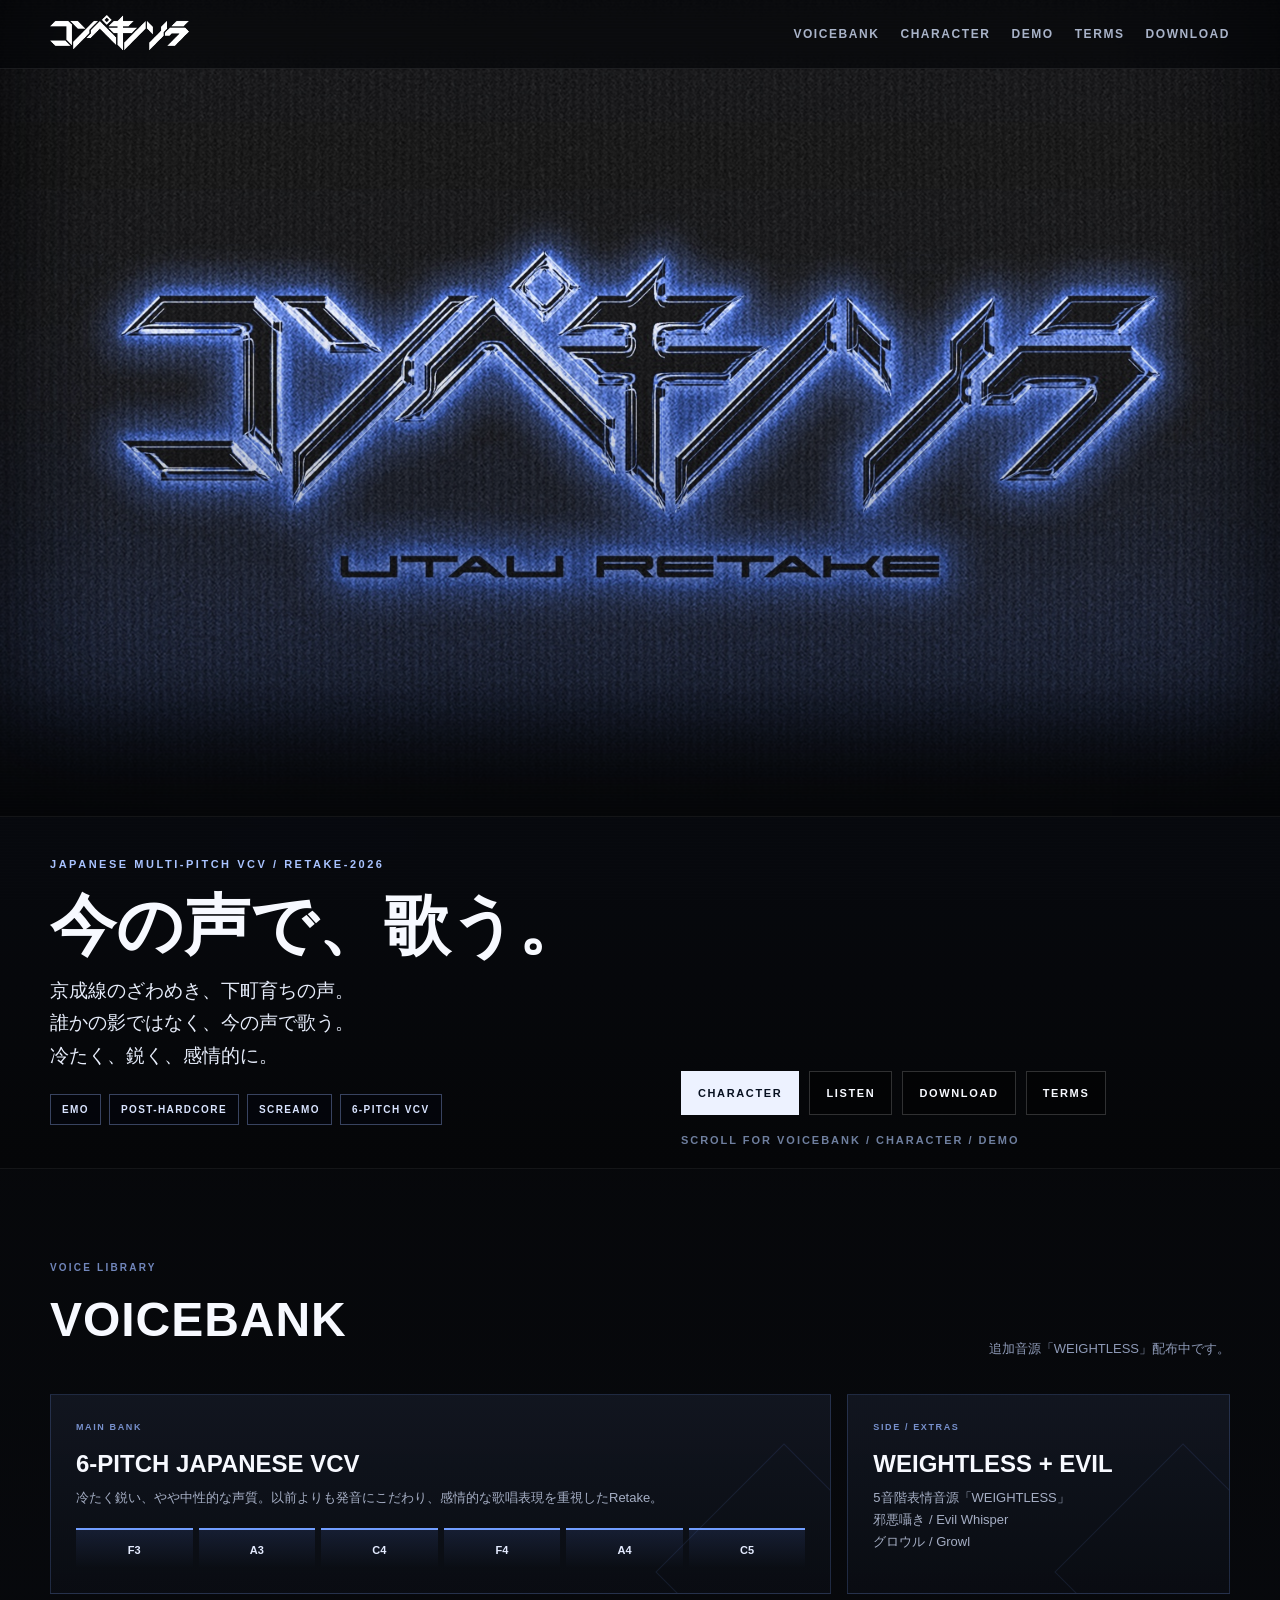
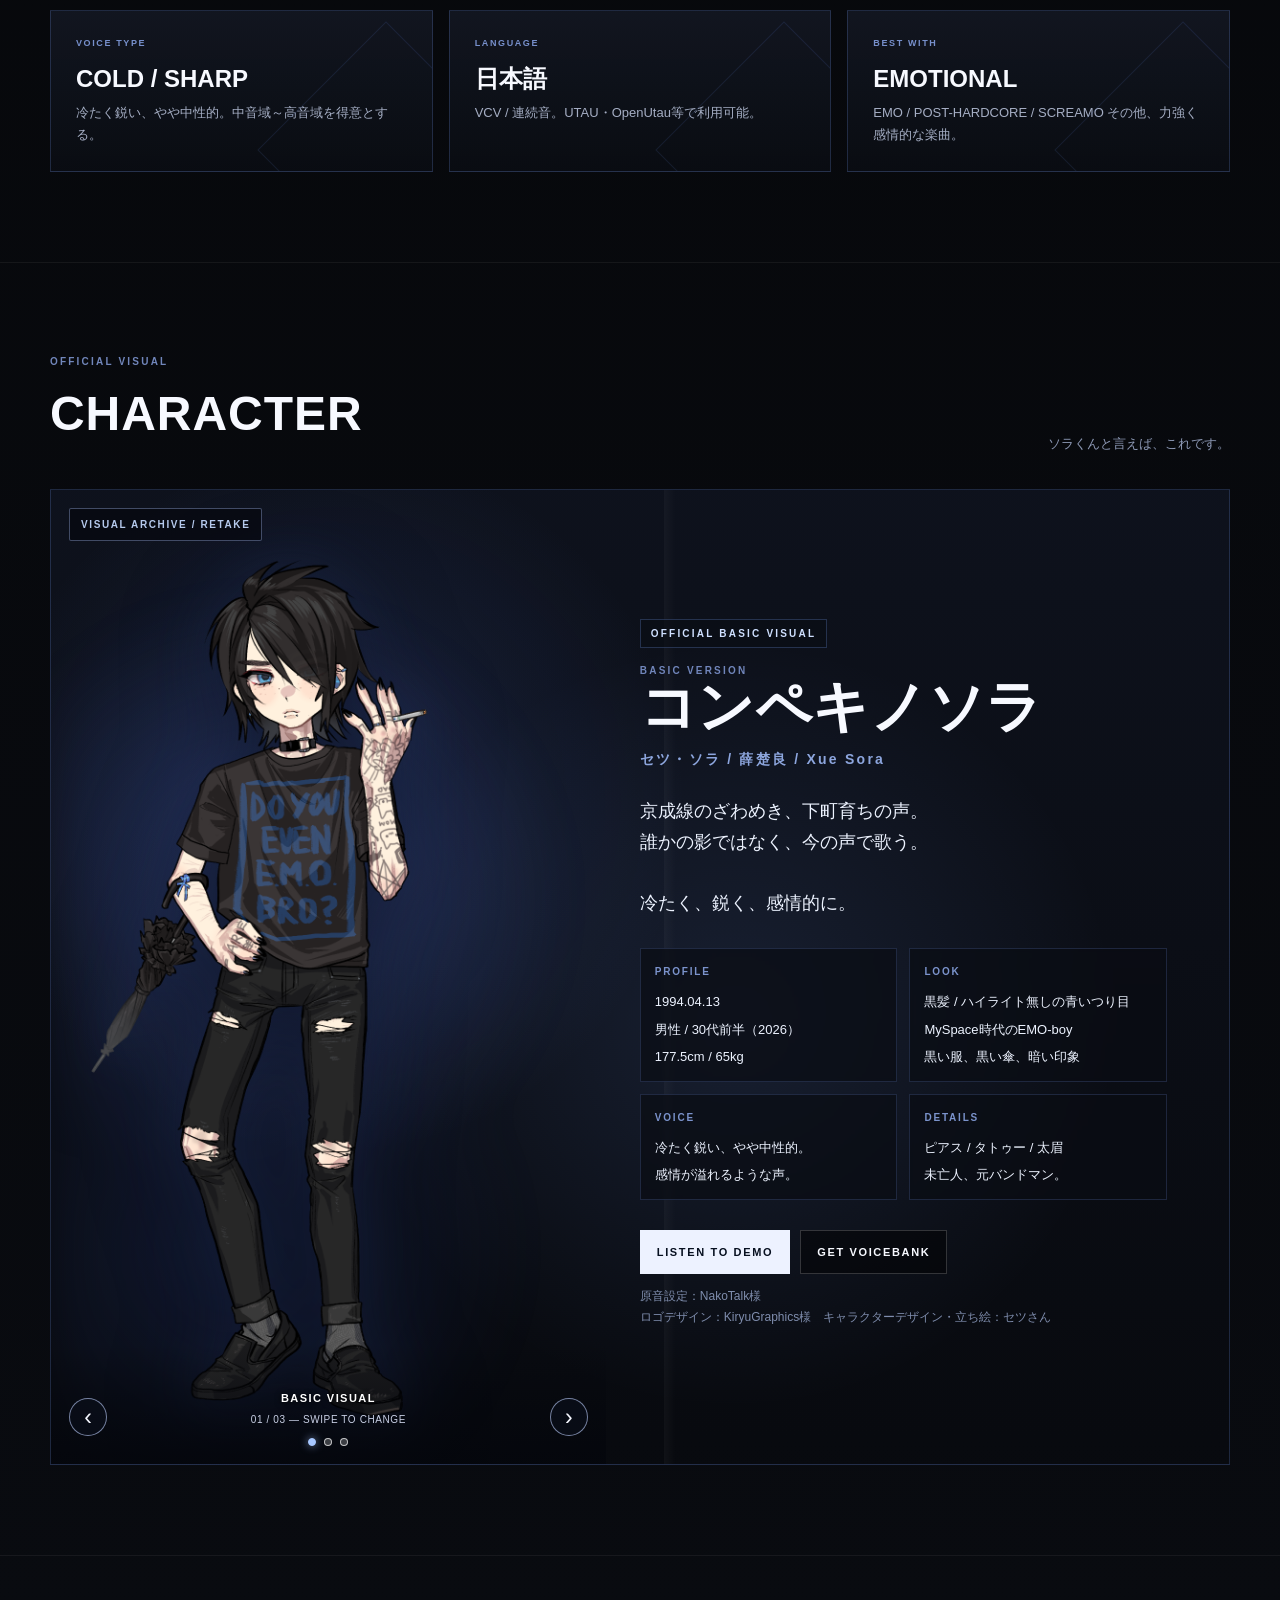
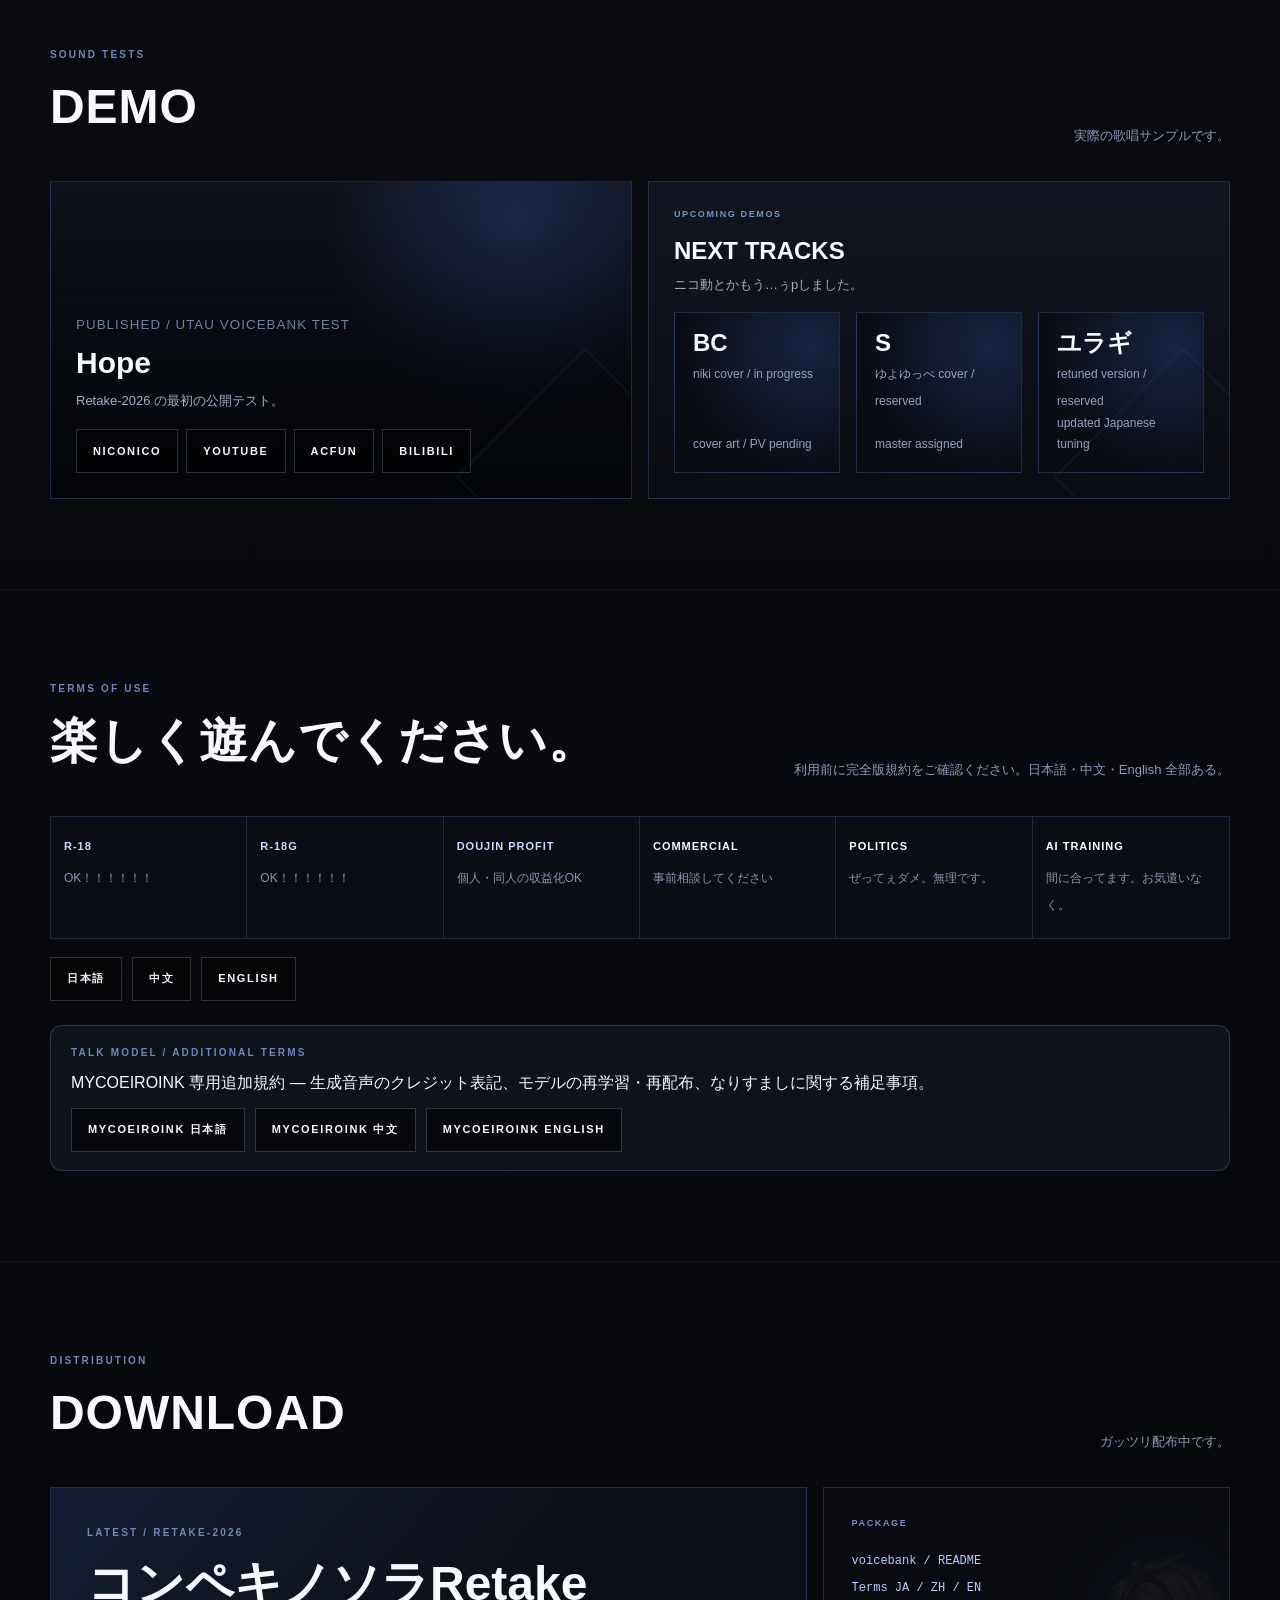
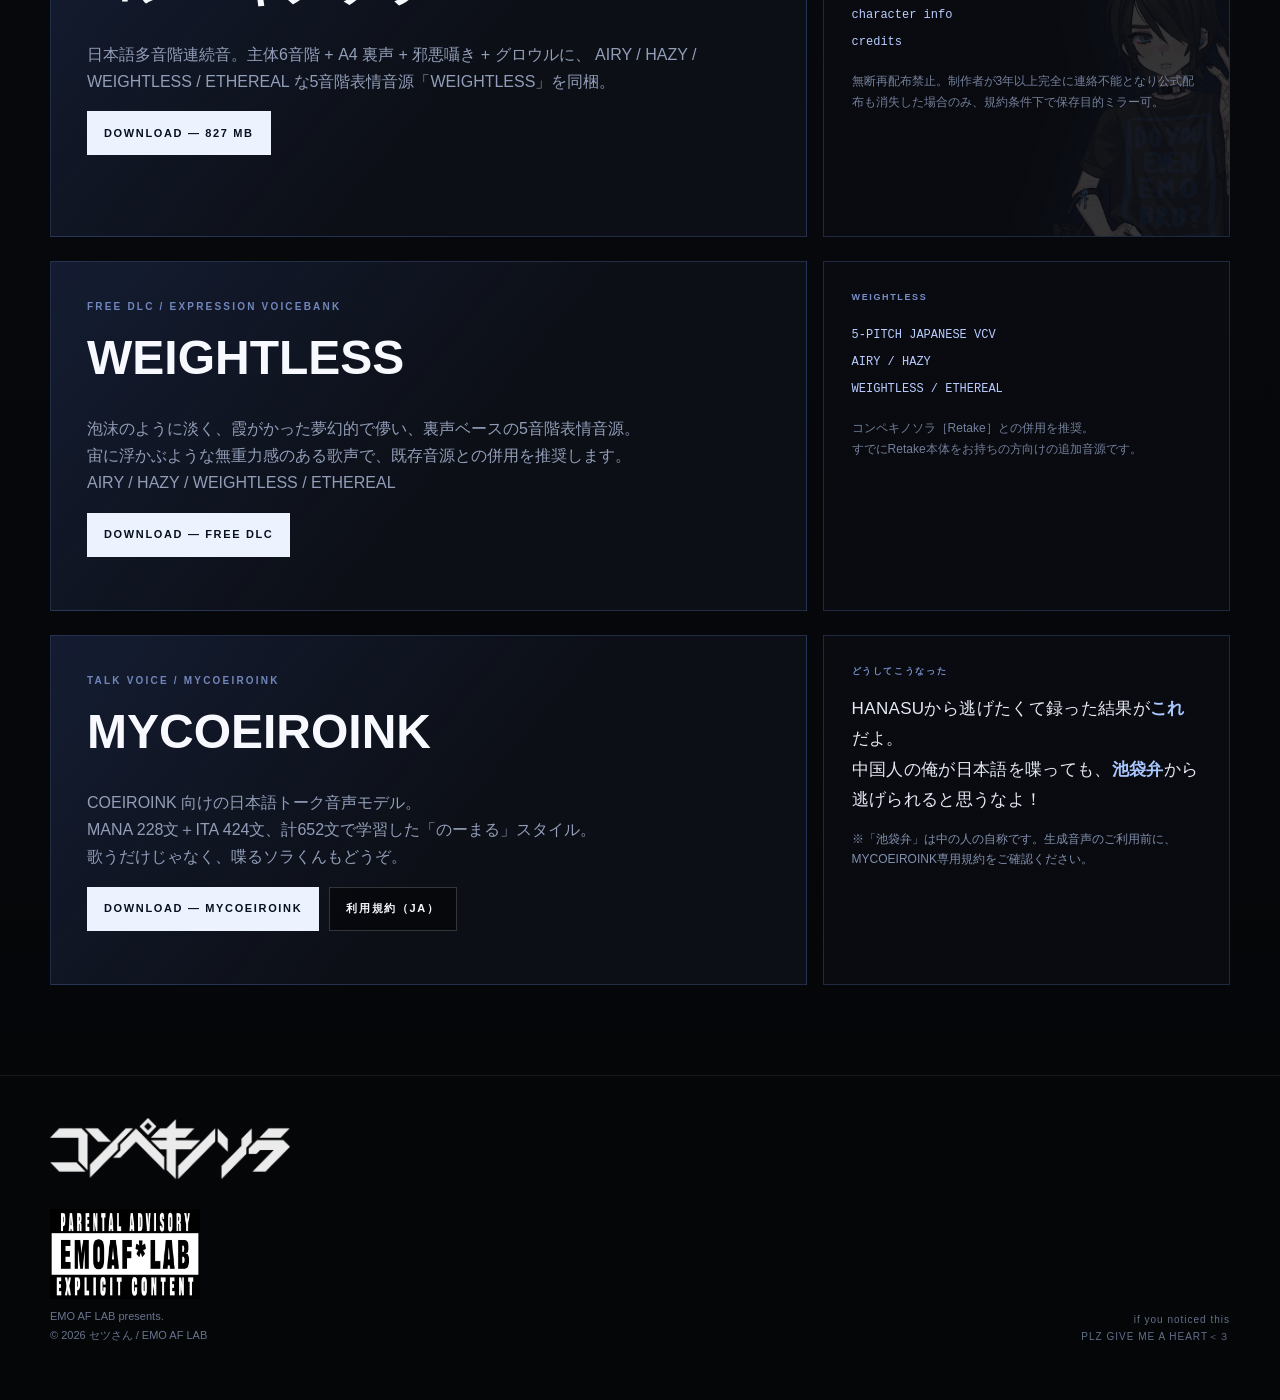
==== commit 7debf73c: "release of mycoeiroink ok fine im done im out Xue" ====
--- a/index.html
+++ b/index.html
@@ -165,11 +165,6 @@
     font-size:12px;
     line-height:1.65;
     margin-top:14px;
-  }
-  #mycoeiroink-download .mycoe-awaiting {
-    opacity:.6;
-    cursor:not-allowed;
-    user-select:none;
   }
   @media(max-width:850px){
     #mycoeiroink-download .mycoe-joke {font-size:15px;}
@@ -420,10 +415,7 @@
           歌うだけじゃなく、喋るソラくんもどうぞ。
         </p>
         <div class="buttons">
-          <!-- TODO: 配布開始後、次の span を実際のダウンロードURL付きの a 要素に置換してください。
-               <a class="btn primary" href="ここに正式な配布URL" target="_blank" rel="noreferrer">DOWNLOAD — MYCOEIROINK</a>
-               誤ったリンクを公開しないため、現時点では無効表示です。 -->
-          <span class="btn primary mycoe-awaiting" aria-disabled="true">DOWNLOAD — 準備中</span>
+          <a class="btn primary" href="https://github.com/xueraven666/KonpekinoSora.Voicebank/releases/download/MYCOEIROINK/KonpekinoSora_MYCOEIROINK.zip" target="_blank" rel="noopener noreferrer">DOWNLOAD — MYCOEIROINK</a>
           <a class="btn" href="terms-mycoeiroink-ja.html">利用規約（JA）</a>
         </div>
       </div>
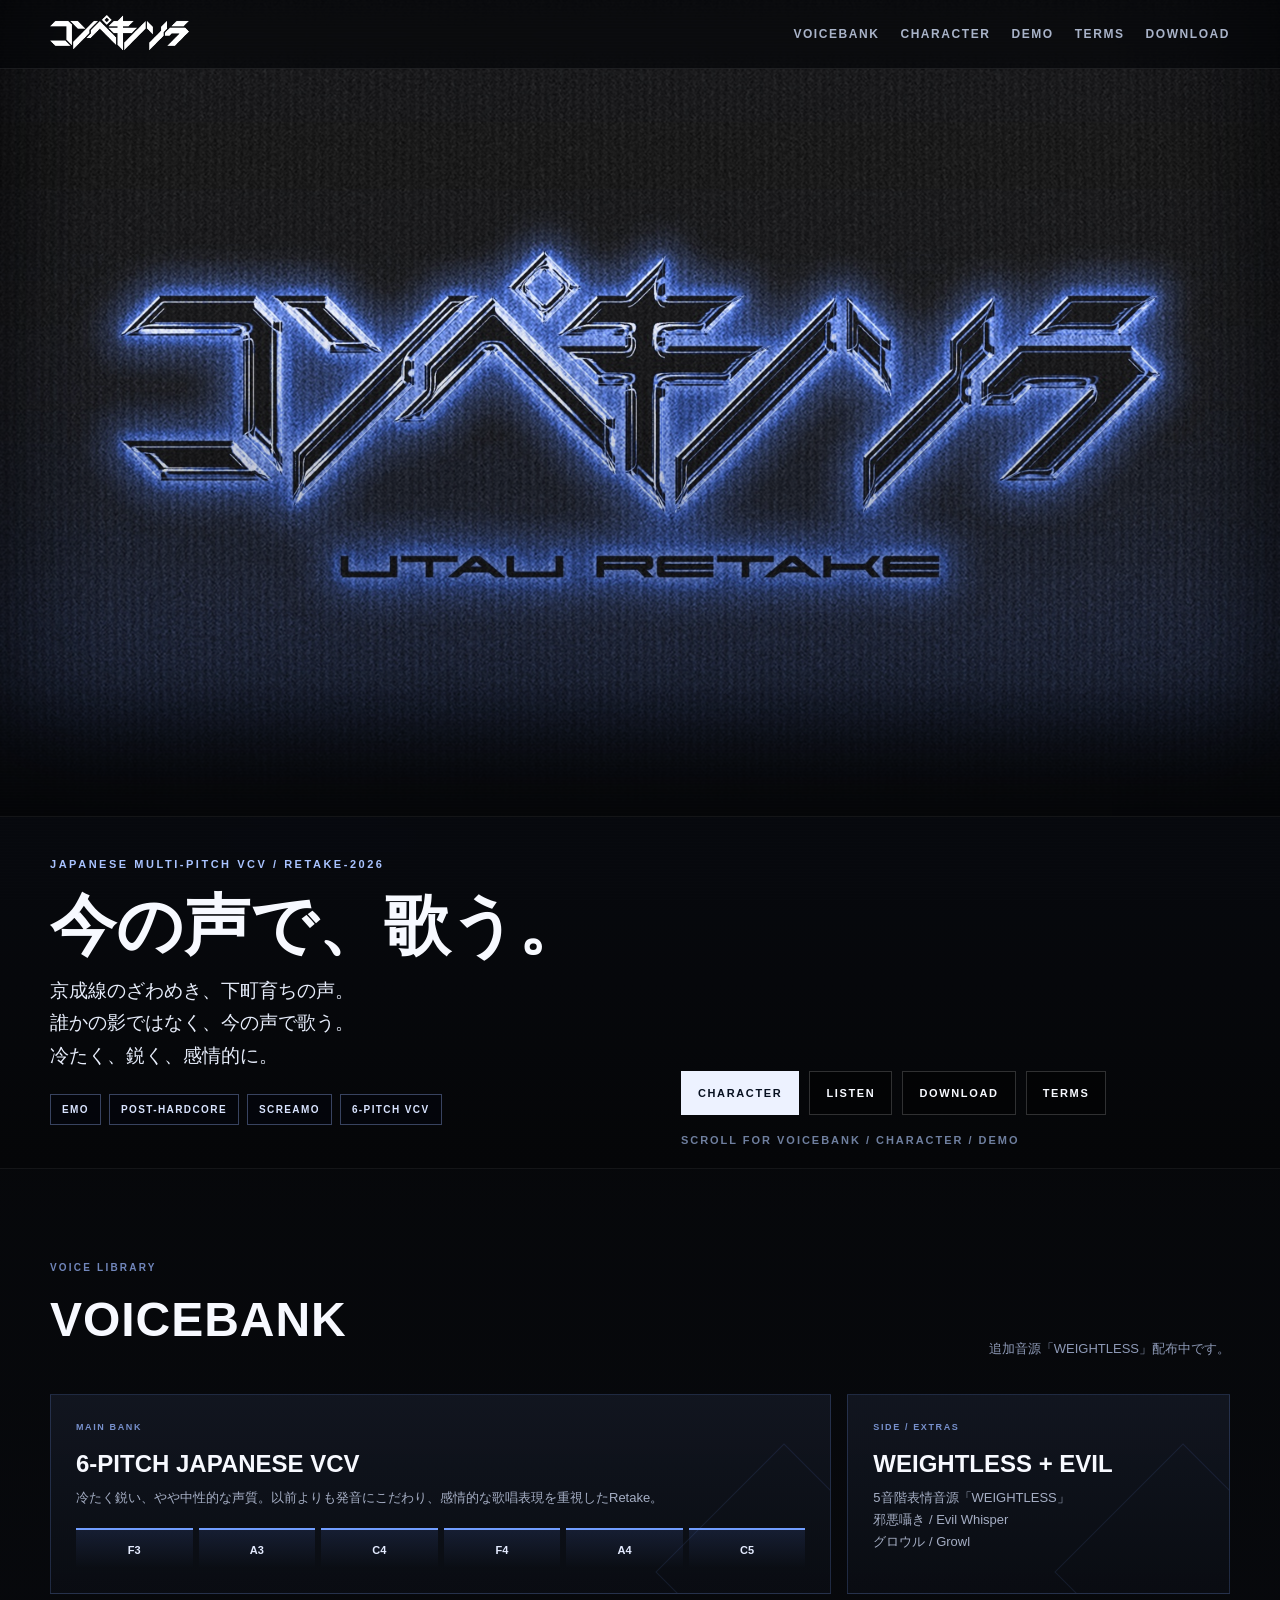
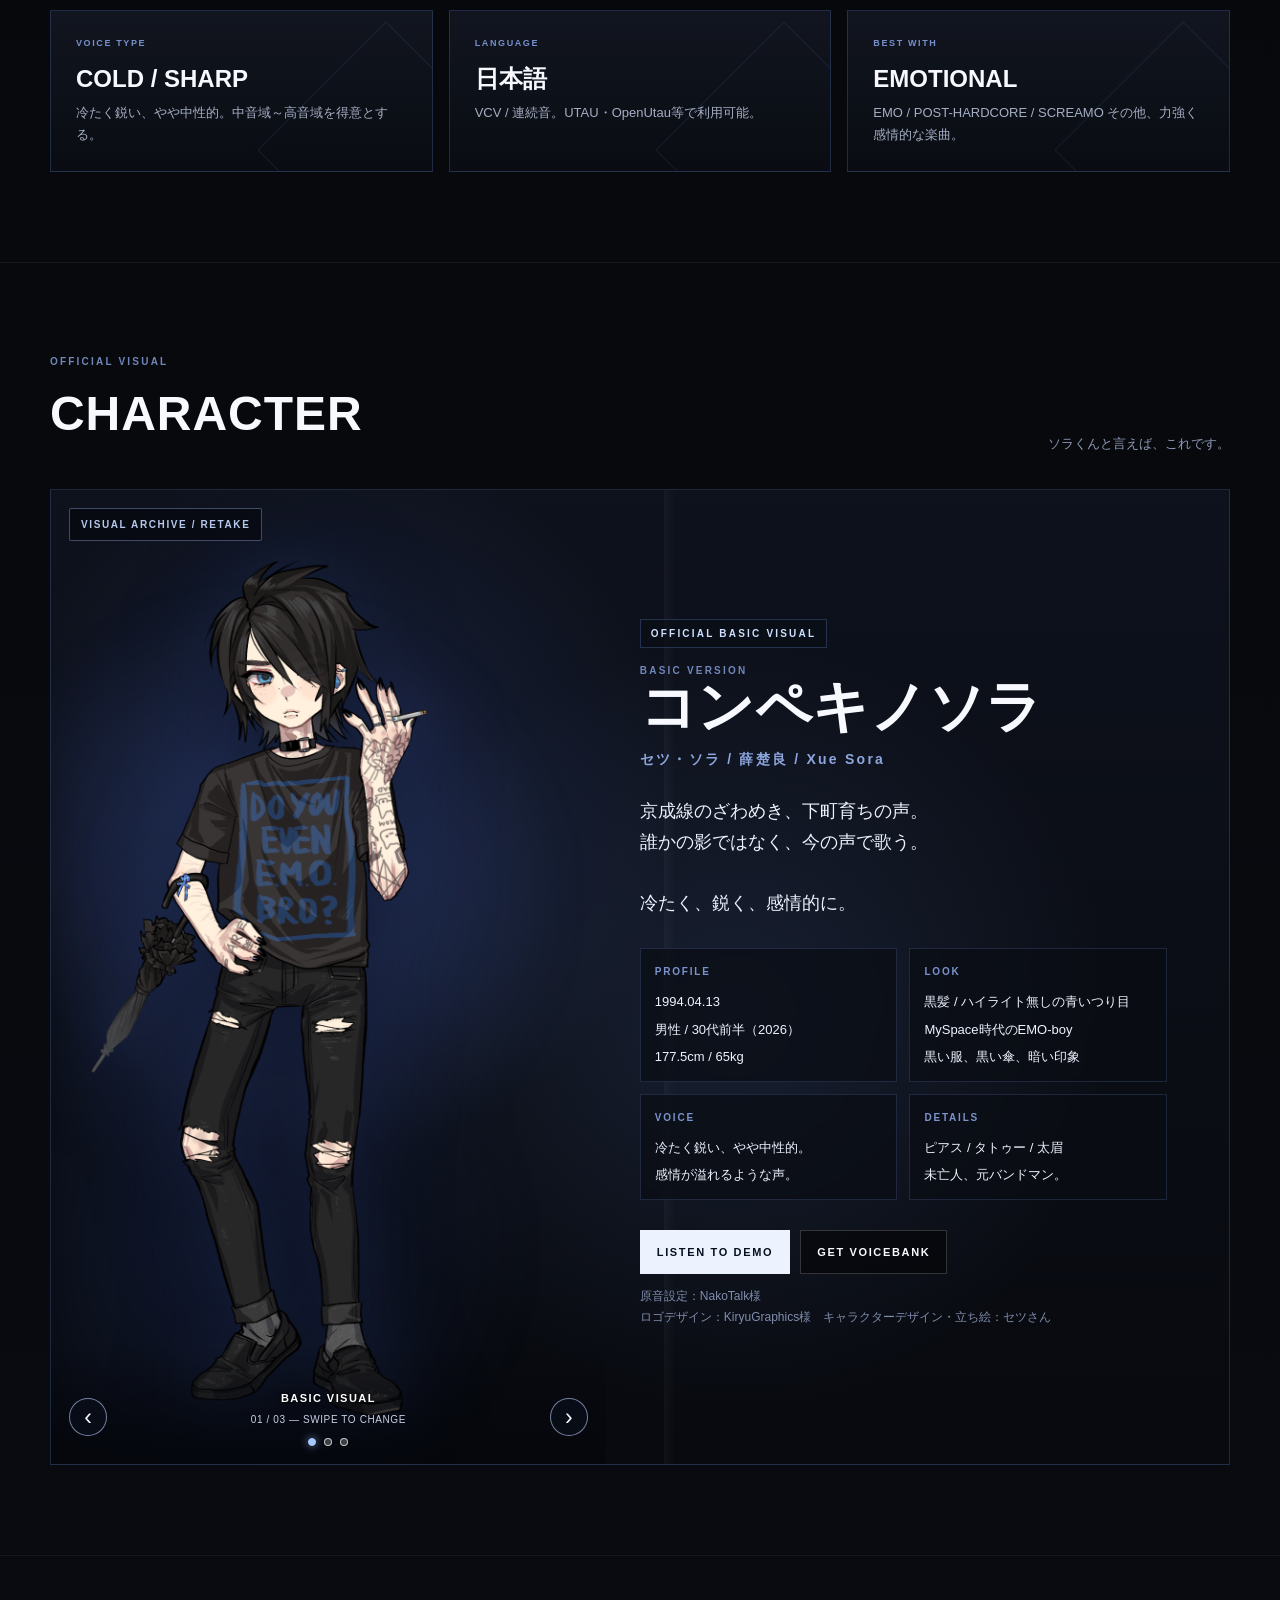
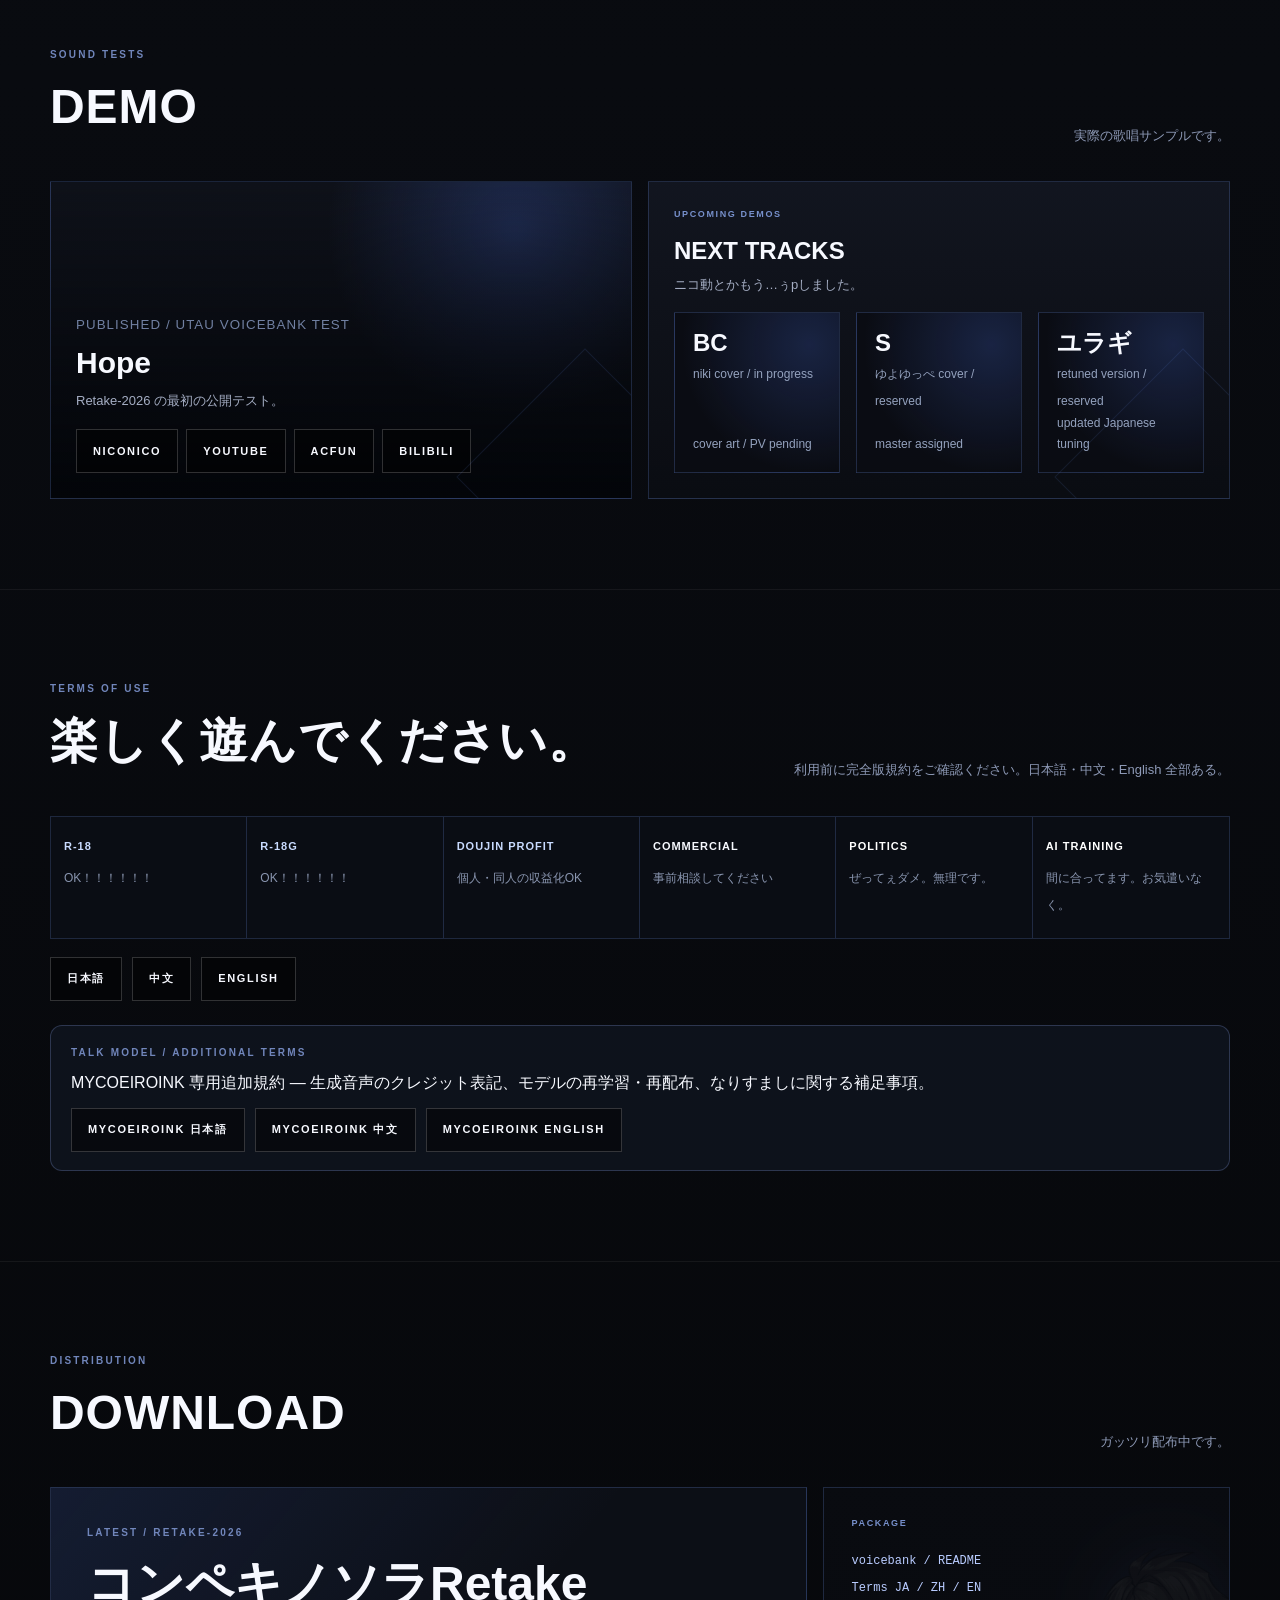
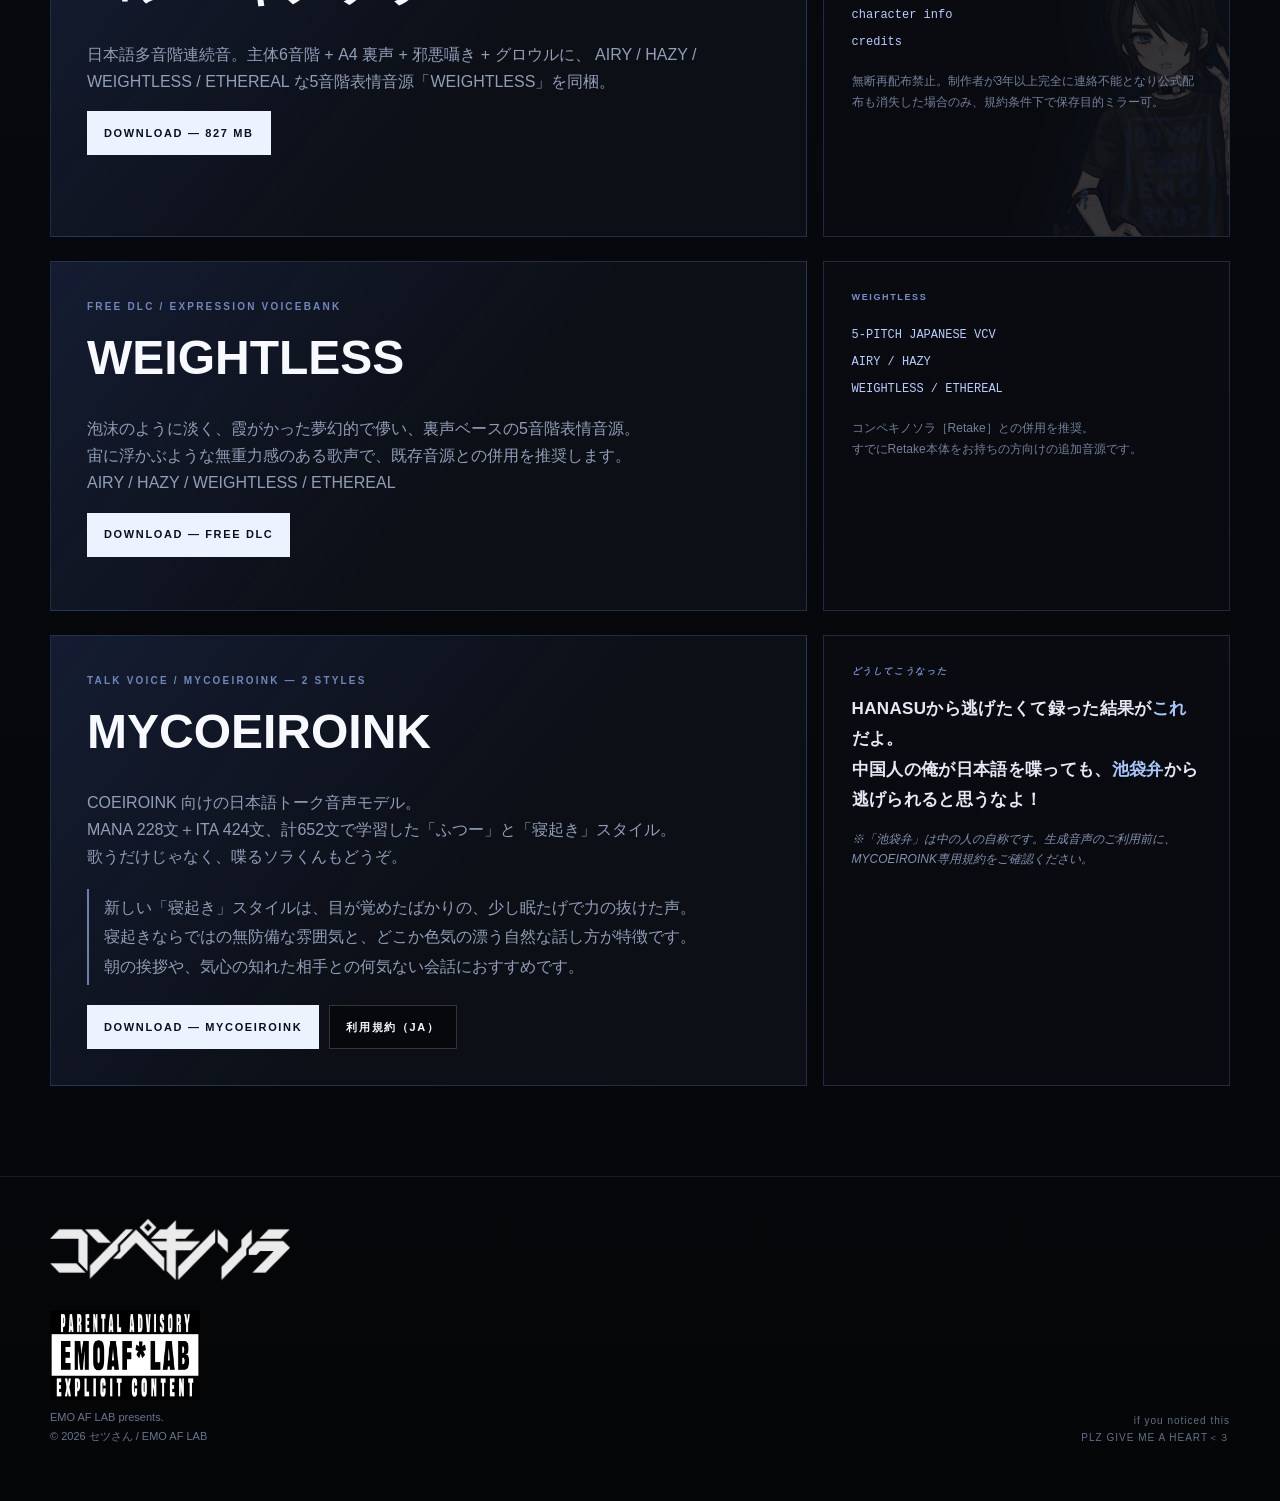
==== commit d3953f6f: "New Release for New COEIROINK just have a listen plzzzzz ——Xue" ====
--- a/index.html
+++ b/index.html
@@ -160,6 +160,18 @@
     letter-spacing:.02em;
   }
   #mycoeiroink-download .mycoe-joke strong {color:#a9c7ff;}
+  #download #mycoeiroink-download .download-main,
+  #download #mycoeiroink-download .download-side {
+    height:auto;
+    min-height:350px;
+  }
+  #mycoeiroink-download .mycoe-style-description {
+    margin:18px 0 20px;
+    padding:4px 0 4px 15px;
+    border-left:2px solid rgba(169,199,255,.60);
+    line-height:1.85;
+  }
+  #mycoeiroink-download .mycoe-joke {font-weight:700;}
   #mycoeiroink-download .mycoe-hint {
     color:#8291af;
     font-size:12px;
@@ -407,25 +419,30 @@
     <!-- MYCOEIROINK / しゃべるセツ・ソラ -->
     <div class="download equal-download-height" id="mycoeiroink-download" style="margin-top:24px;">
       <div class="download-main">
-        <div class="kicker">TALK VOICE / MYCOEIROINK</div>
+        <div class="kicker">TALK VOICE / MYCOEIROINK — 2 STYLES</div>
         <h3>MYCOEIROINK</h3>
         <p>
           COEIROINK 向けの日本語トーク音声モデル。<br>
-          MANA 228文＋ITA 424文、計652文で学習した「のーまる」スタイル。<br>
+          MANA 228文＋ITA 424文、計652文で学習した「ふつー」と「寝起き」スタイル。<br>
           歌うだけじゃなく、喋るソラくんもどうぞ。
         </p>
+        <p class="mycoe-style-description">
+          新しい「寝起き」スタイルは、目が覚めたばかりの、少し眠たげで力の抜けた声。<br>
+          寝起きならではの無防備な雰囲気と、どこか色気の漂う自然な話し方が特徴です。<br>
+          朝の挨拶や、気心の知れた相手との何気ない会話におすすめです。
+        </p>
         <div class="buttons">
-          <a class="btn primary" href="https://github.com/xueraven666/KonpekinoSora.Voicebank/releases/download/MYCOEIROINK/KonpekinoSora_MYCOEIROINK.zip" target="_blank" rel="noopener noreferrer">DOWNLOAD — MYCOEIROINK</a>
+          <a class="btn primary" href="https://github.com/xueraven666/KonpekinoSora.Voicebank/releases/download/MYCOEIROINK/KonpekinoSora_MYCOEIROINK_1.0.zip" target="_blank" rel="noopener noreferrer">DOWNLOAD — MYCOEIROINK</a>
           <a class="btn" href="terms-mycoeiroink-ja.html">利用規約（JA）</a>
         </div>
       </div>
       <div class="download-side">
-        <div class="card-label">どうしてこうなった</div>
+        <div class="card-label"><em>どうしてこうなった</em></div>
         <p class="mycoe-joke">
           HANASUから逃げたくて録った結果が<strong>これ</strong>だよ。<br>
           中国人の俺が日本語を喋っても、<strong>池袋弁</strong>から逃げられると思うなよ！
         </p>
-        <p class="mycoe-hint">※「池袋弁」は中の人の自称です。生成音声のご利用前に、MYCOEIROINK専用規約をご確認ください。</p>
+        <p class="mycoe-hint"><em>※「池袋弁」は中の人の自称です。生成音声のご利用前に、MYCOEIROINK専用規約をご確認ください。</em></p>
       </div>
     </div>
   </div>
